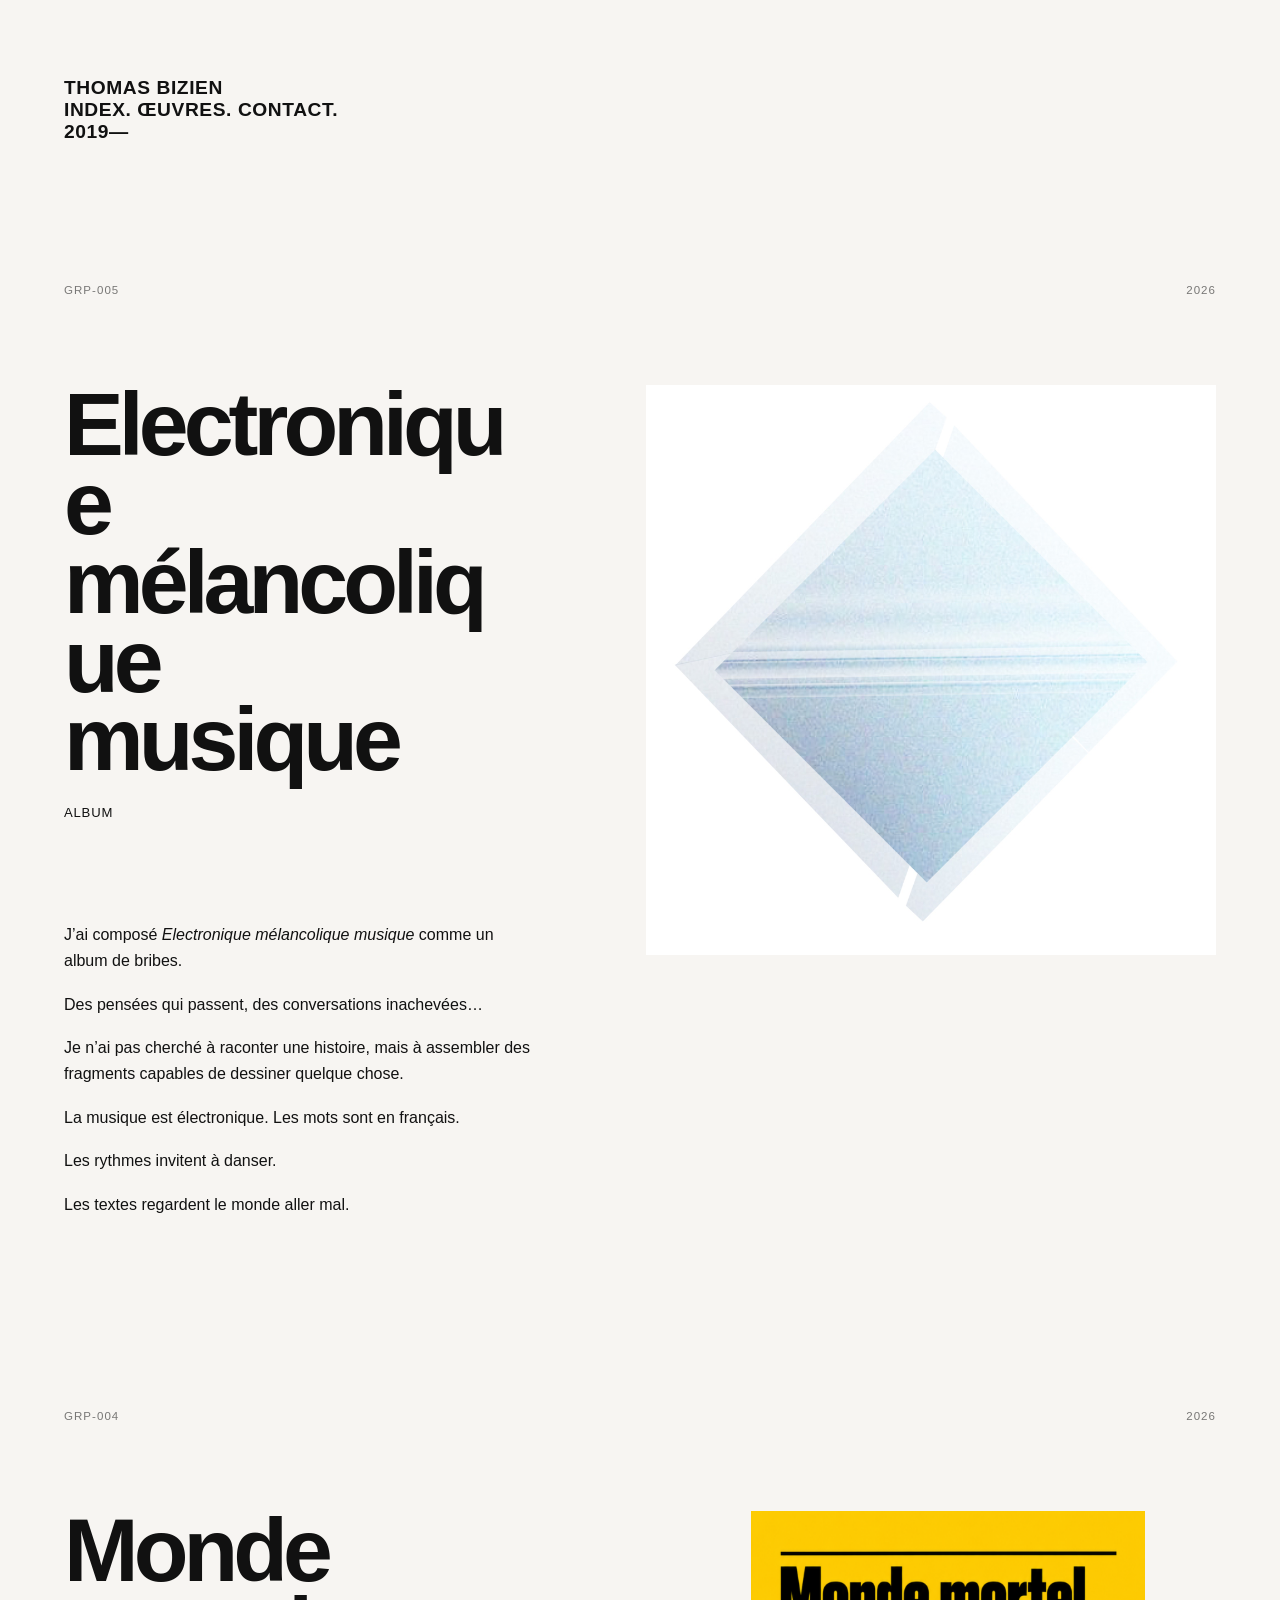
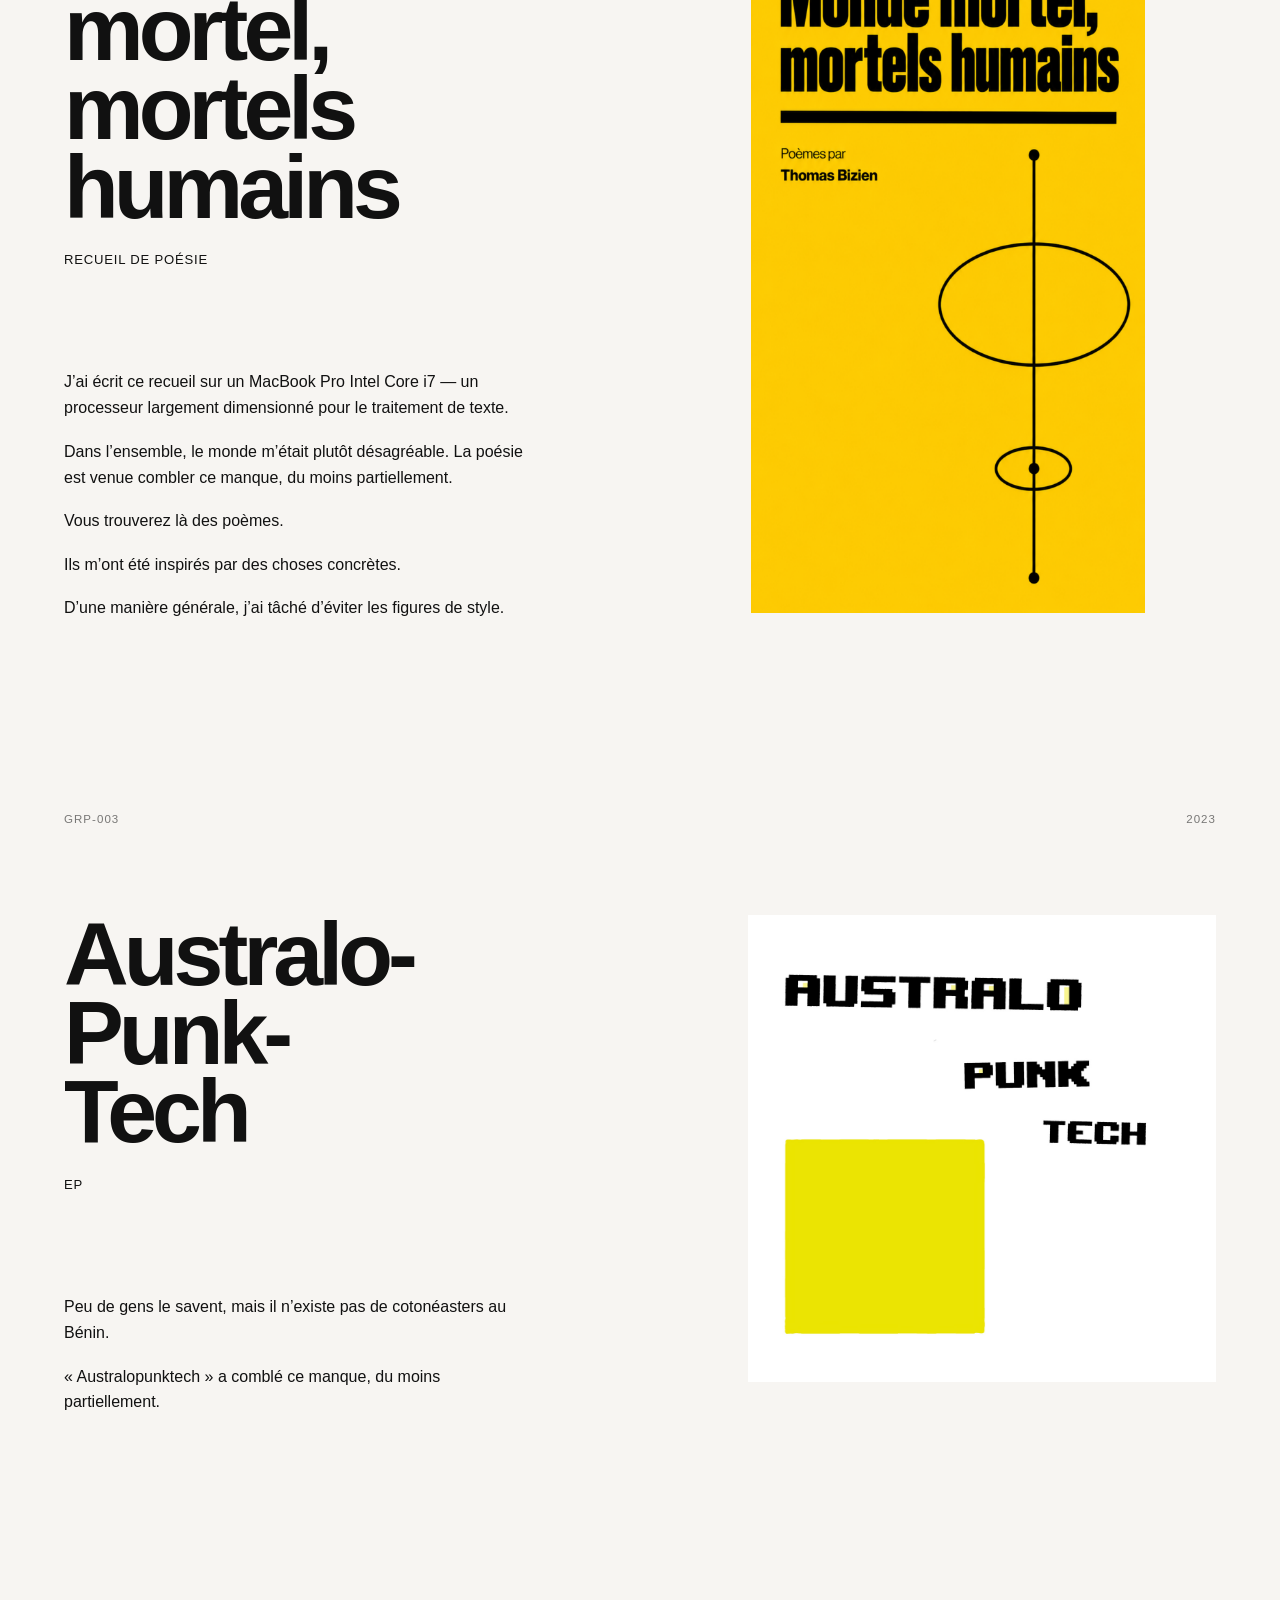
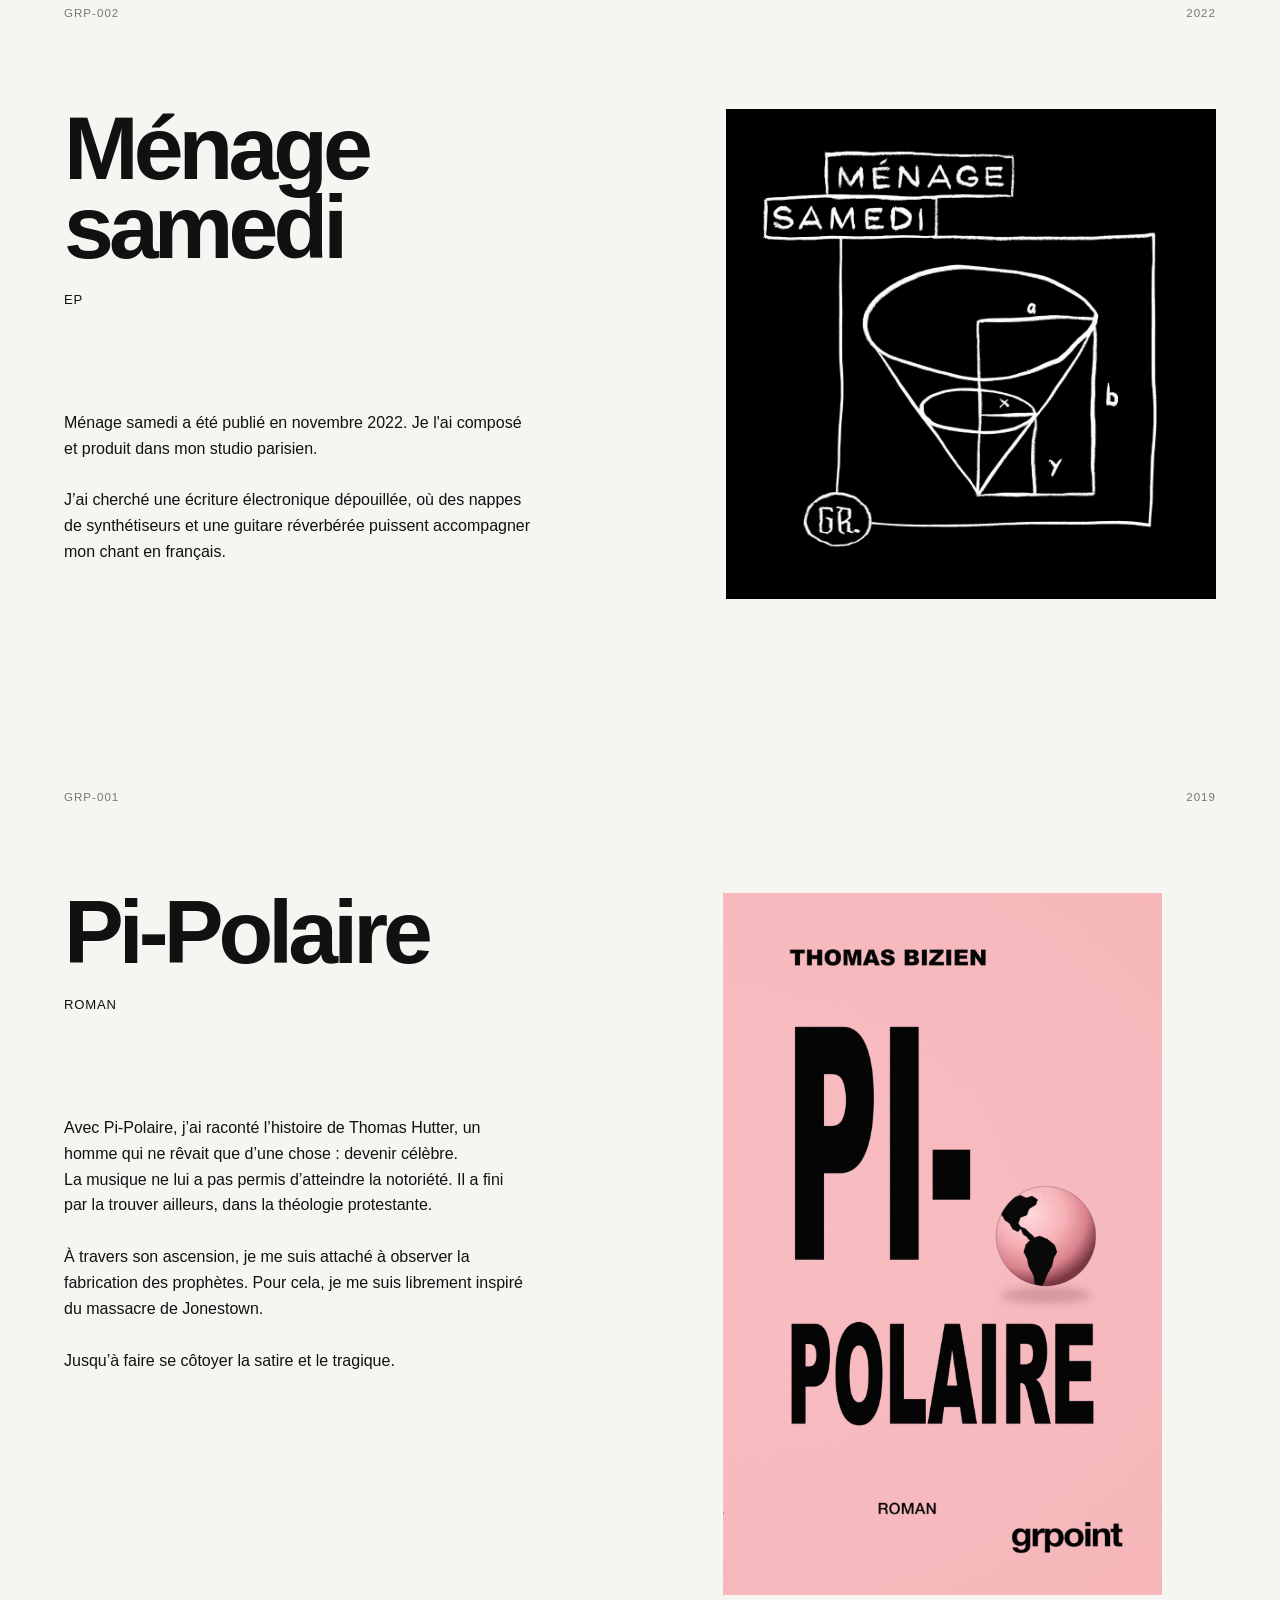
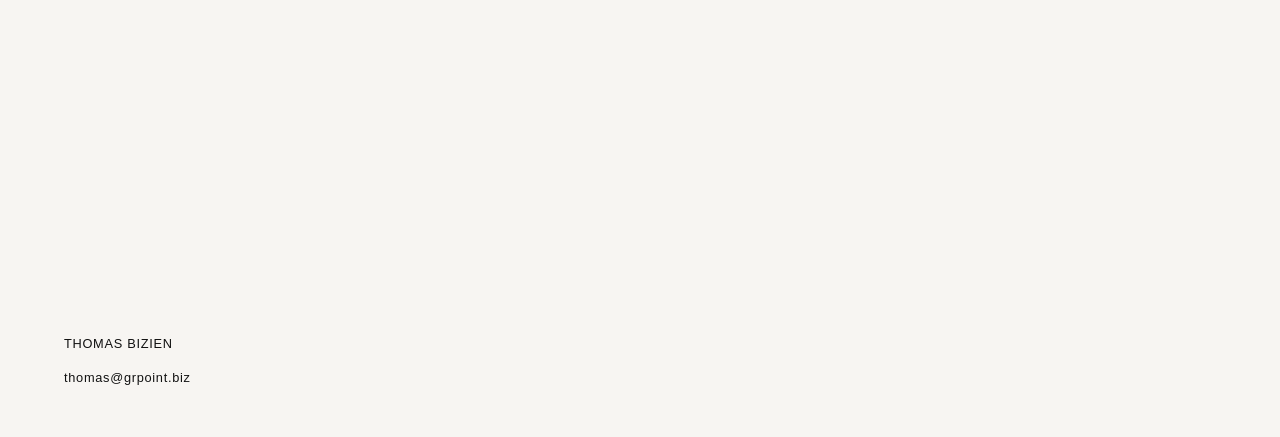
==== index.html @ f28007c9 "Update index.html" ====
<!doctype html>
<html lang="fr">
<head>
  <meta charset="utf-8">
  <meta name="viewport" content="width=device-width, initial-scale=1">

  <title>Thomas Bizien — auteur et musicien électronique</title>
  <meta name="description" content="Site officiel de Thomas Bizien, auteur et musicien électronique français : musique, poésie, romans et catalogue des œuvres depuis 2019.">
  <link rel="canonical" href="https://thomasbizien.fr/">

  <meta property="og:type" content="website">
  <meta property="og:title" content="Thomas Bizien — auteur et musicien électronique">
  <meta property="og:description" content="Site officiel de Thomas Bizien : musique, poésie, romans et catalogue des œuvres depuis 2019.">
  <meta property="og:url" content="https://thomasbizien.fr/">
  <meta property="og:locale" content="fr_FR">

  <meta name="twitter:card" content="summary">
  <meta name="twitter:title" content="Thomas Bizien — auteur et musicien électronique">
  <meta name="twitter:description" content="Site officiel de Thomas Bizien : musique, poésie, romans et catalogue des œuvres depuis 2019.">

  <script type="application/ld+json">
  {
    "@context": "https://schema.org",
    "@type": "Person",
    "@id": "https://thomasbizien.fr/#person",
    "name": "Thomas Bizien",
    "url": "https://thomasbizien.fr/",
    "description": "Auteur et musicien électronique français",
    "nationality": {
      "@type": "Country",
      "name": "France"
    },
    "sameAs": [
      "https://www.wikidata.org/wiki/Q139969648",
      "https://musicbrainz.org/artist/2c1bff04-cb95-4ea8-b20f-46311fe0a2af",
      "https://www.discogs.com/artist/5922320",
      "https://open.spotify.com/artist/56DlAfemnfYQuZ3MCcKZh9",
      "https://www.youtube.com/channel/UC3IzBLeLQL-1RHh4ThyO8GA",
      "https://www.instagram.com/menage_samedi/",
      "https://catalogue.bnf.fr/ark:/12148/cb166701195",
      "https://viaf.org/viaf/298107571/",
      "https://isni.org/isni/0000000402728898",
      "https://thomasbizien.bandcamp.com/music"
    ]
  }
  </script>

  <link rel="stylesheet" href="style.css">
  <style>
    .emm-title {
  font-size: 3.2rem;
  line-height: 0.95;
  letter-spacing: -0.045em;
  overflow-wrap: normal;
  word-break: normal;
  hyphens: none;
}
    }

    @media (max-width: 760px) {
      .emm-title {
        font-size: clamp(2.4rem, 13vw, 4.8rem);
      }
    }
  </style>
</head>
<body>
  <main class="catalogue">
    <header class="site-header">
      <p class="artist">Thomas Bizien<br>INDEX. ŒUVRES. CONTACT.<br>2019—</p>
    </header>

    <section class="project project-emm">
      <div class="project-meta"><p>GRP-005</p><p>2026</p></div>
      <div class="project-grid">
        <div class="project-copy">
          <h2 class="emm-title">Electronique<br>mélancolique<br>musique</h2>
          <p class="project-type">Album</p>
          <div class="description">
            <p>J’ai composé <em>Electronique mélancolique musique</em> comme un album de bribes.</p>
            <p>Des pensées qui passent, des conversations inachevées…</p>
            <p>Je n’ai pas cherché à raconter une histoire, mais à assembler des fragments capables de dessiner quelque chose.</p>
            <p>La musique est électronique. Les mots sont en français.</p>
            <p>Les rythmes invitent à danser.</p>
            <p>Les textes regardent le monde aller mal.</p>
          </div>
        </div>
        <figure class="project-visual square"><img src="assets/emm.jpg" alt="Visuel de l’album Electronique mélancolique musique"></figure>
      </div>
    </section>

    <section class="project project-monde">
      <div class="project-meta"><p>GRP-004</p><p>2026</p></div>
      <div class="project-grid">
        <div class="project-copy">
          <h2>Monde mortel,<br>mortels humains</h2>
          <p class="project-type">Recueil de poésie</p>
          <div class="description">
            <p>J’ai écrit ce recueil sur un MacBook Pro Intel Core i7 — un processeur largement dimensionné pour le traitement de texte.</p>
            <p>Dans l’ensemble, le monde m’était plutôt désagréable. La poésie est venue combler ce manque, du moins partiellement.</p>
            <p>Vous trouverez là des poèmes.</p>
            <p>Ils m’ont été inspirés par des choses concrètes.</p>
            <p>D’une manière générale, j’ai tâché d’éviter les figures de style.</p>
          </div>
        </div>
        <figure class="project-visual portrait"><img src="assets/monde-mortel.png" alt="Couverture de Monde mortel, mortels humains"></figure>
      </div>
    </section>

    <section class="project project-australo">
      <div class="project-meta"><p>GRP-003</p><p>2023</p></div>
      <div class="project-grid">
        <div class="project-copy">
          <h2 class="australo-title"><span>Australo-</span><br><span>Punk-</span><br><span>Tech</span></h2>
          <p class="project-type">EP</p>
          <div class="description">
            <p>Peu de gens le savent, mais il n’existe pas de cotonéasters au Bénin.</p>
            <p>«&nbsp;Australopunktech&nbsp;» a comblé ce manque, du moins partiellement.</p>
          </div>
        </div>
        <figure class="project-visual square"><img src="assets/australopunktech.jpg" alt="Visuel de l’EP Australopunktech"></figure>
      </div>
    </section>

    <section class="project project-menage">
      <div class="project-meta"><p>GRP-002</p><p>2022</p></div>
      <div class="project-grid">
        <div class="project-copy">
          <h2>Ménage samedi</h2>
          <p class="project-type">EP</p>
          <div class="description">
            <p>Ménage samedi a été publié en novembre 2022. Je l'ai composé et produit dans mon studio parisien.<br><br>J’ai cherché une écriture électronique dépouillée, où des nappes de synthétiseurs et une guitare réverbérée puissent accompagner mon chant en français.</p>
          </div>
        </div>
        <figure class="project-visual square"><img src="assets/menage-samedi.jpg" alt="Visuel de l’EP Ménage samedi"></figure>
      </div>
    </section>

    <section class="project project-pipolaire">
      <div class="project-meta"><p>GRP-001</p><p>2019</p></div>
      <div class="project-grid">
        <div class="project-copy">
          <h2>Pi-Polaire</h2>
          <p class="project-type">Roman</p>
          <div class="description">
            <p>Avec Pi-Polaire, j’ai raconté l’histoire de Thomas Hutter, un homme qui ne rêvait que d’une chose&nbsp;: devenir célèbre.<br>
            La musique ne lui a pas permis d’atteindre la notoriété. Il a fini par la trouver ailleurs, dans la théologie protestante.<br><br>
            À travers son ascension, je me suis attaché à observer la fabrication des prophètes. Pour cela, je me suis librement inspiré du massacre de Jonestown.<br><br>
            Jusqu’à faire se côtoyer la satire et le tragique.</p>
          </div>
        </div>
        <figure class="project-visual portrait"><img src="assets/pi-polaire.jpg" alt="Couverture du roman Pi-Polaire"></figure>
      </div>
    </section>

    <footer class="site-footer">
      <p>Thomas Bizien</p>
      <p class="footer-contact">thomas@grpoint.biz</p>
    </footer>
  </main>
</body>
</html>
---- style.css ----
:root {
  --paper: #f7f5f2;
  --ink: #111;
  --rule: rgba(17,17,17,.8);
  --m: clamp(1.25rem,5vw,5rem);
  --gap: clamp(4.5rem,10vw,9rem);
}

* { box-sizing: border-box; }
html { background: var(--paper); color: var(--ink); font-family: Arial, Helvetica, sans-serif; font-size: 16px; }
body { margin: 0; background: var(--paper); }
img { display: block; width: 100%; height: auto; }
p, h2, figure { margin: 0; }
.catalogue { padding: 0 var(--m); }

.site-header {
  padding: clamp(2rem,6vw,5rem) 0 clamp(4rem,8vw,7rem);
}
.artist {
  font-size: clamp(1.05rem,1.5vw,1.35rem);
  font-weight: 700;
  letter-spacing: .03em;
  text-transform: uppercase;
}

.project {
  padding: clamp(2rem,3vw,3rem) 0 calc(var(--gap) * 1.2);
}
.project-meta {
  display: flex;
  justify-content: space-between;
  gap: 2rem;
  margin-bottom: clamp(3rem,7vw,6rem);
  font-size: .72rem;
  opacity: .55;
  letter-spacing: .09em;
  text-transform: uppercase;
}
.project-grid {
  display: grid;
  grid-template-columns: minmax(0,.9fr) minmax(18rem,1.1fr);
  gap: clamp(3rem,9vw,9rem);
  align-items: start;
}
.project h2 {
  max-width: 11ch;
  font-size: clamp(3rem,7vw,7.2rem);
  font-weight: 700;
  line-height: .88;
  letter-spacing: -.055em;
  overflow-wrap: anywhere;
}
.project-type {
  margin-top: clamp(1.4rem,2vw,2.2rem);
  font-size: .82rem;
  letter-spacing: .06em;
  text-transform: uppercase;
}
.description {
  max-width: 32rem;
  margin-top: clamp(4rem,8vw,8rem);
  font-size: clamp(1rem,1.25vw,1.22rem);
  line-height: 1.62;
}
.description p + p { margin-top: 1.1em; }
.project-visual {
  justify-self: end;
}
.project-visual img {
  max-height: 78vh;
  object-fit: contain;
  object-position: center top;
}
.square img { aspect-ratio: 1; object-fit: contain; }

/* Taille des visuels liée à la longueur du texte de chaque œuvre. */
.project-emm .project-visual { width: min(100%,45rem); }
.project-monde .project-visual { width: min(94%,38rem); }
.project-australo .project-visual { width: min(82%,34rem); }
.project-menage .project-visual { width: min(86%,35rem); }
.project-pipolaire .project-visual { width: min(96%,39rem); margin-left: 2rem; }

.site-footer {
  min-height: 32vh;
  display: flex;
  flex-direction: column;
  justify-content: flex-end;
  align-items: stretch;
  gap: 1.2rem;
  padding: clamp(3rem,8vw,7rem) 0 clamp(2rem,4vw,4rem);
  font-size: .8rem;
  letter-spacing: .055em;
  text-transform: uppercase;
}
.footer-contact { text-transform: none; }

@media (max-width: 850px) {
  .site-header { padding-bottom: 4rem; }
  .project-grid { grid-template-columns: 1fr; gap: 4rem; }
  .project h2 { max-width: 100%; }
  .description { margin-top: 3rem; }
  .project-visual,
  .project-emm .project-visual,
  .project-monde .project-visual,
  .project-australo .project-visual,
  .project-menage .project-visual,
  .project-pipolaire .project-visual {
    justify-self: end;
  }
  .project-emm .project-visual { width: 100%; }
  .project-monde .project-visual { width: 94%; }
  .project-australo .project-visual { width: 82%; }
  .project-menage .project-visual { width: 86%; }
  .project-pipolaire .project-visual { width: 96%; margin-left: 0; }
  .project-visual img { max-height: none; }
}

@media (max-width: 520px) {
  :root { --m: 1rem; }
  .site-header { padding-top: 2rem; padding-bottom: 3.5rem; }
  .project { padding-top: 1rem; }
  .project-meta { margin-bottom: 2.5rem; }
  .project h2 { font-size: clamp(2.7rem,15vw,4.7rem); }
  .description { font-size: 1rem; }
  .site-footer { min-height: 26vh; }
}

.project-australo .australo-title span { white-space: nowrap; }
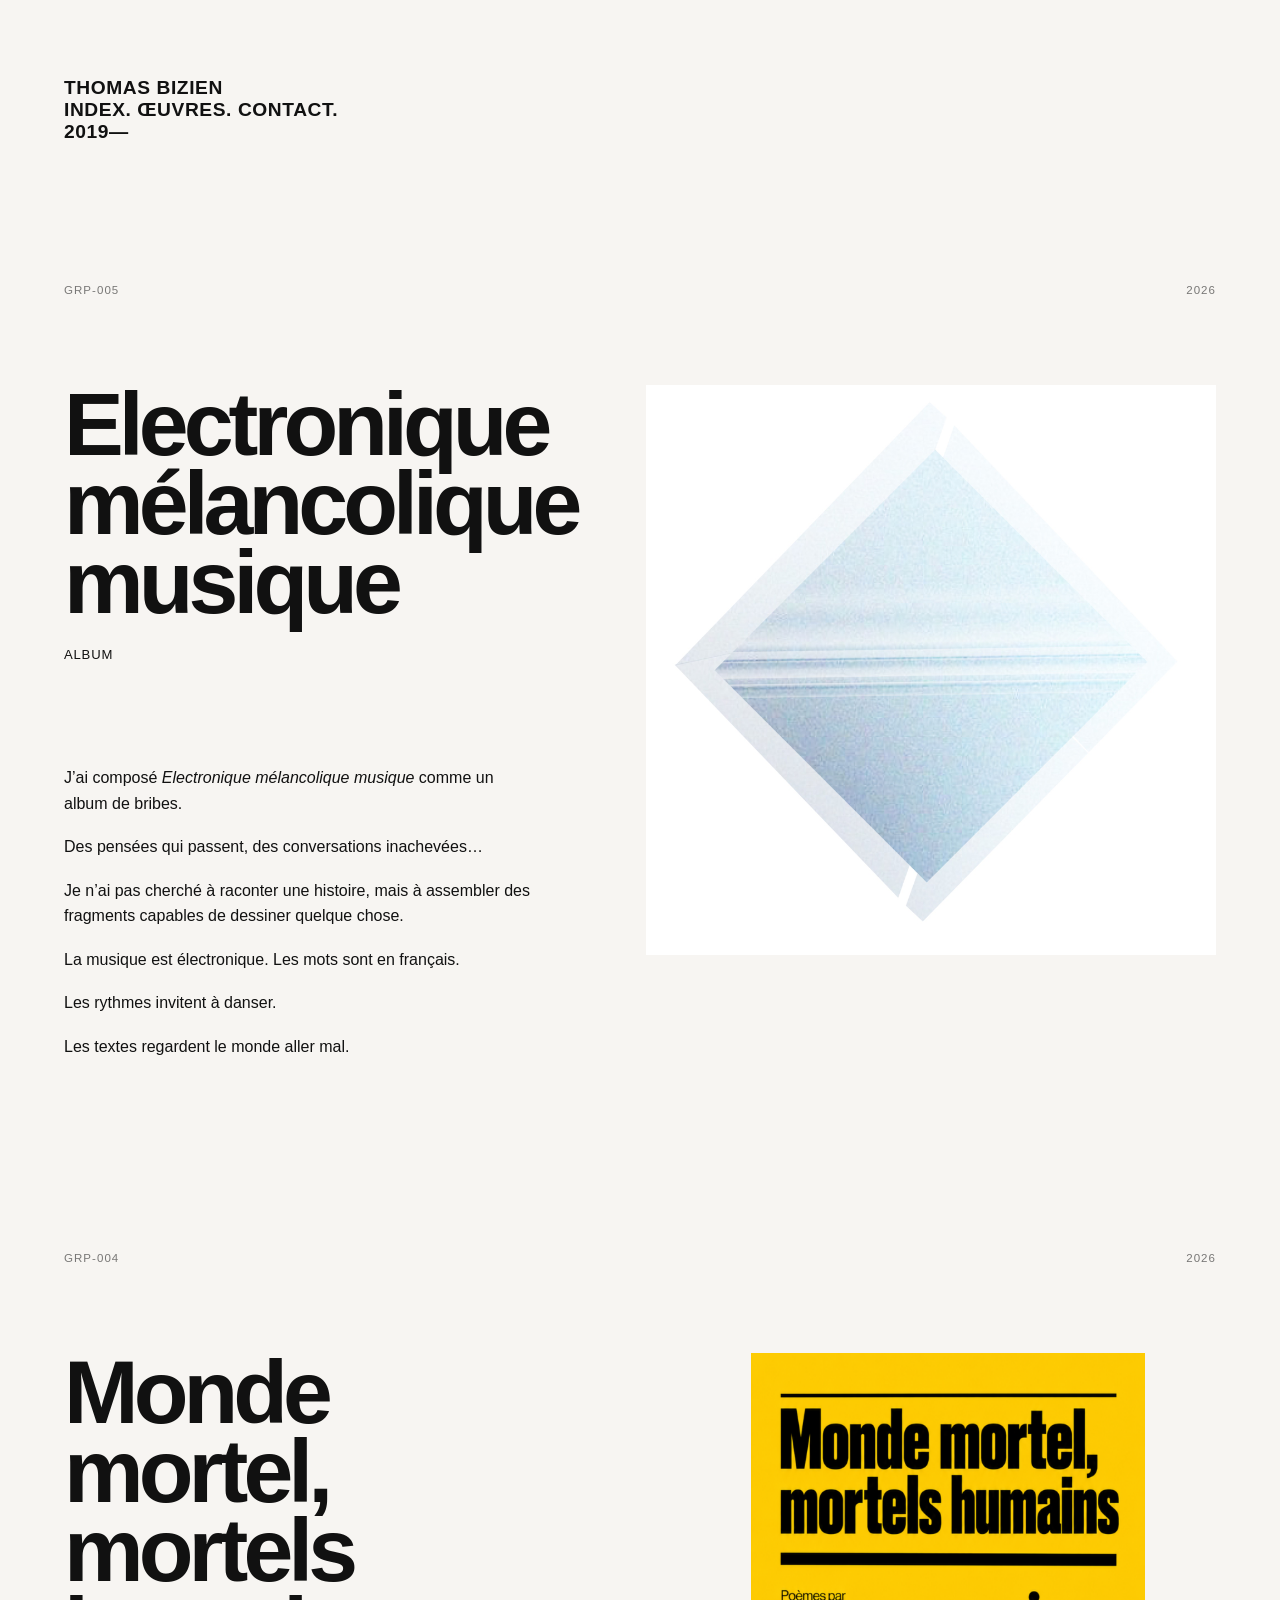
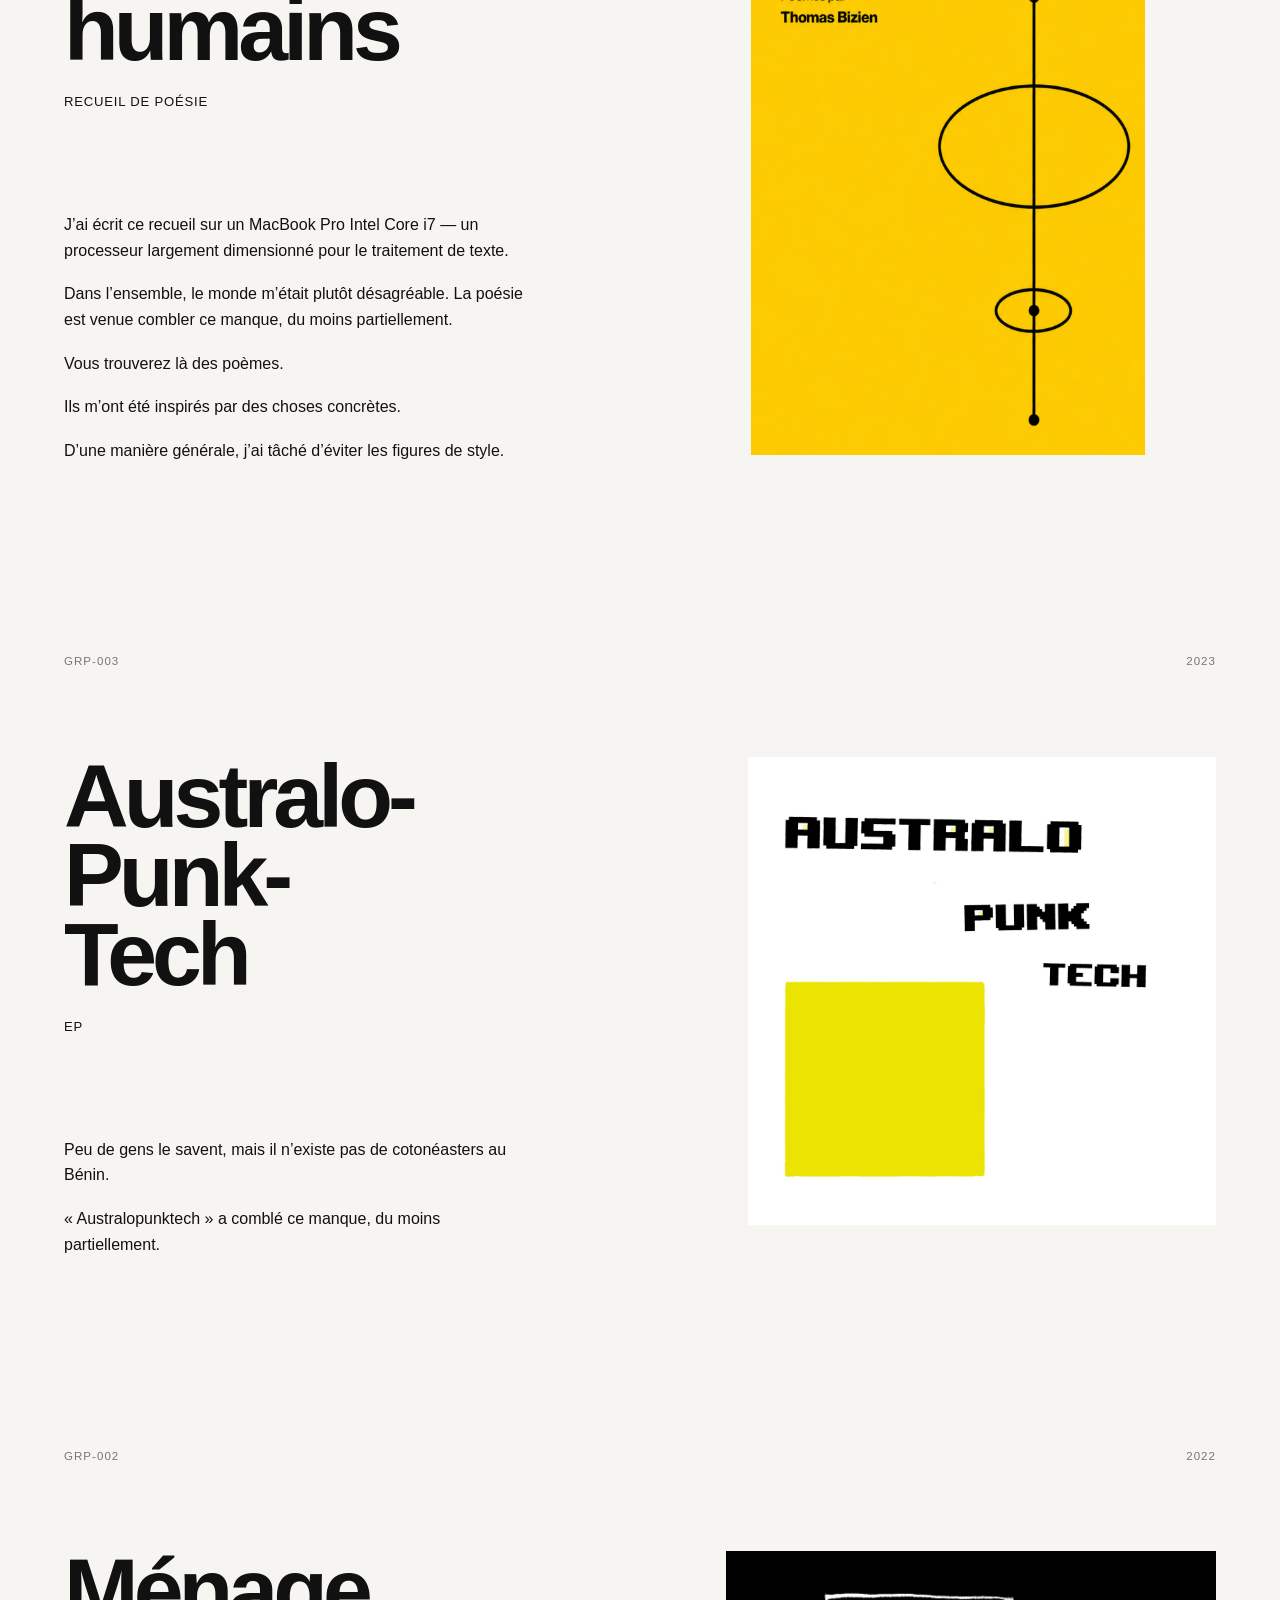
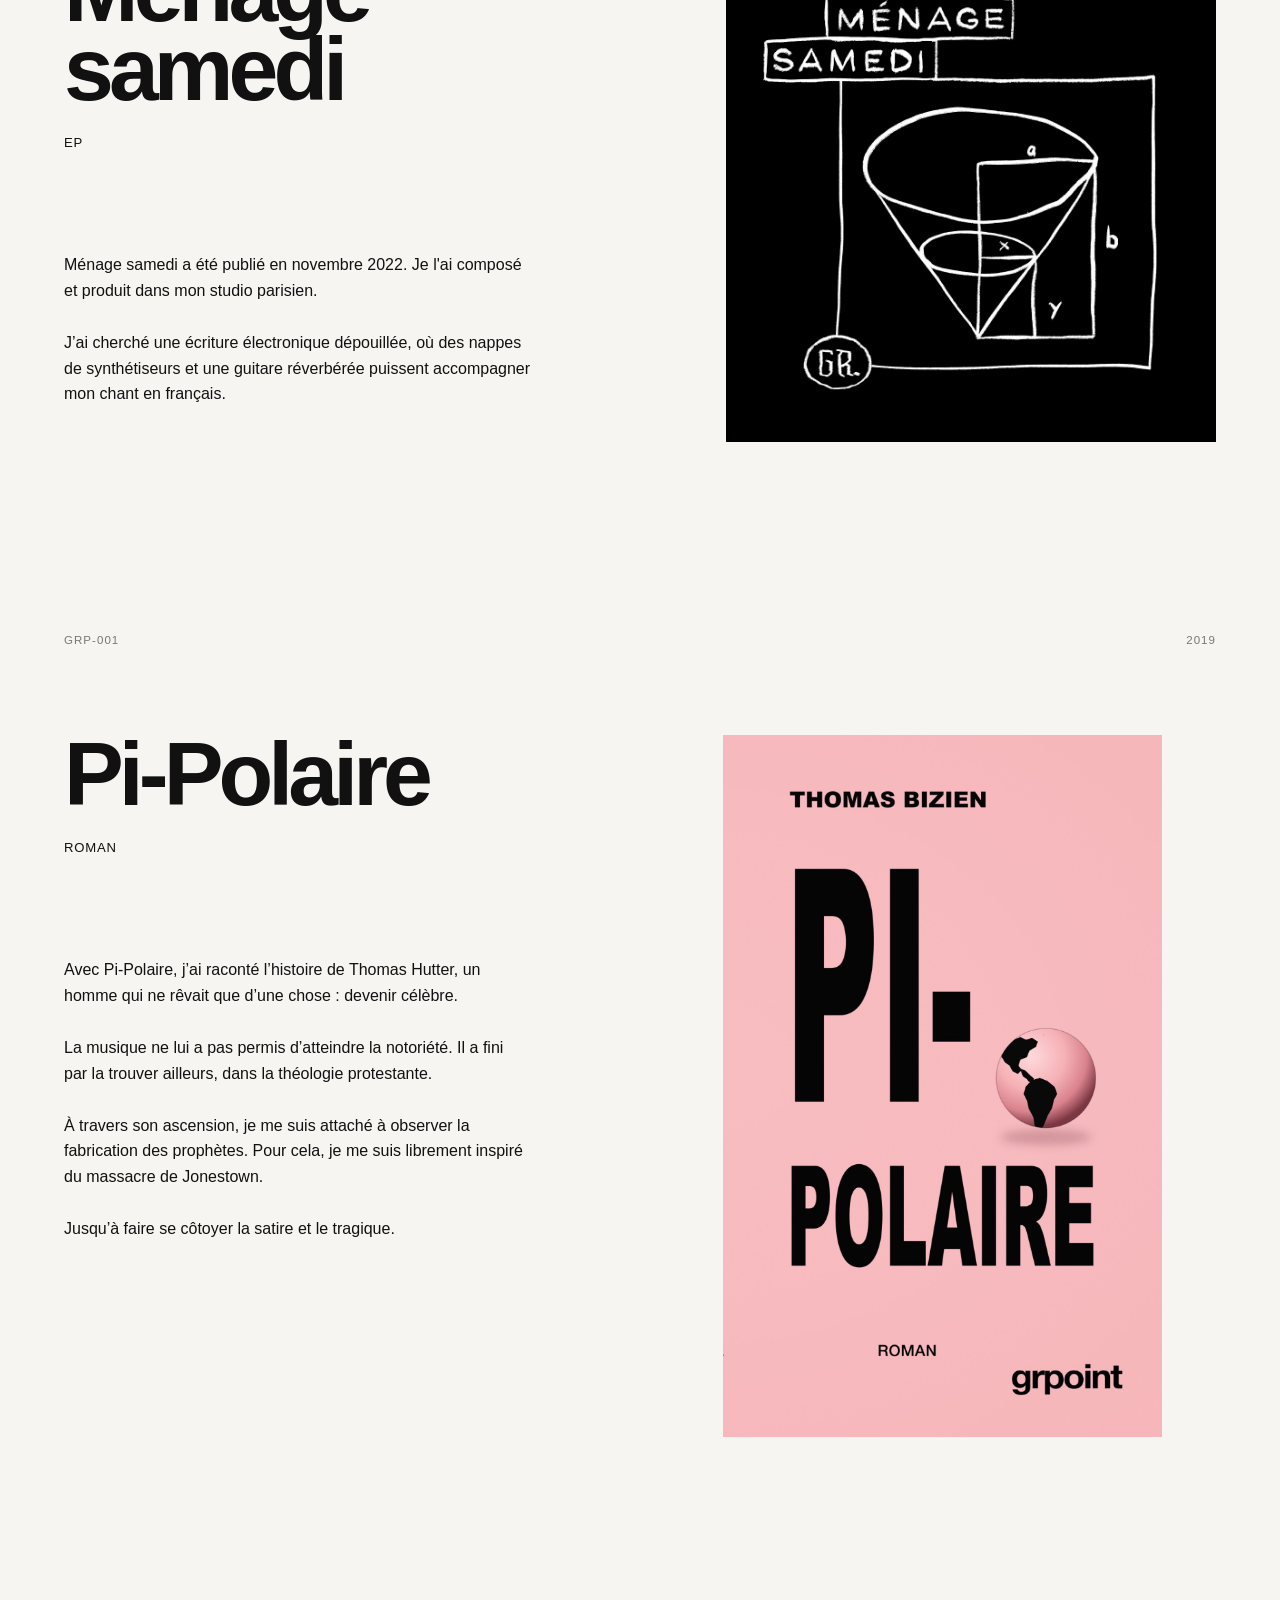
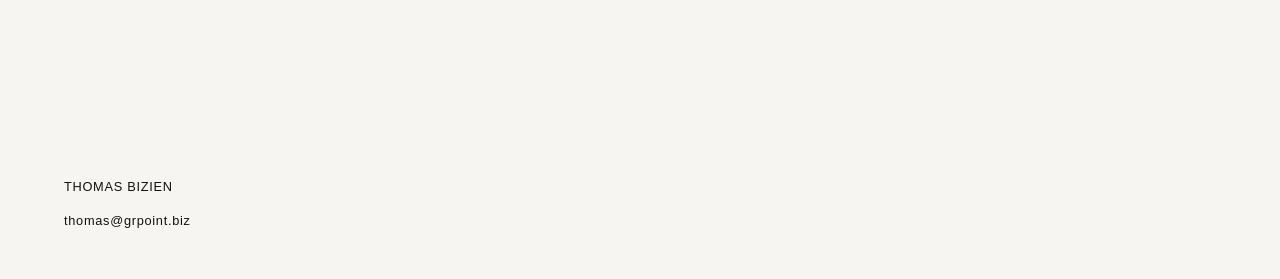
==== commit 36618b4c: "Update index.html" ====
--- a/index.html
+++ b/index.html
@@ -5,19 +5,33 @@
   <meta name="viewport" content="width=device-width, initial-scale=1">
 
   <title>Thomas Bizien — auteur et musicien électronique</title>
-  <meta name="description" content="Site officiel de Thomas Bizien, auteur et musicien électronique français : musique, poésie, romans et catalogue des œuvres depuis 2019.">
+
+  <meta
+    name="description"
+    content="Site officiel de Thomas Bizien, auteur et musicien électronique français : musique, poésie, romans et catalogue des œuvres depuis 2019."
+  >
+
   <link rel="canonical" href="https://thomasbizien.fr/">
 
+  <!-- Open Graph -->
   <meta property="og:type" content="website">
   <meta property="og:title" content="Thomas Bizien — auteur et musicien électronique">
-  <meta property="og:description" content="Site officiel de Thomas Bizien : musique, poésie, romans et catalogue des œuvres depuis 2019.">
+  <meta
+    property="og:description"
+    content="Site officiel de Thomas Bizien : musique, poésie, romans et catalogue des œuvres depuis 2019."
+  >
   <meta property="og:url" content="https://thomasbizien.fr/">
   <meta property="og:locale" content="fr_FR">
 
+  <!-- Twitter -->
   <meta name="twitter:card" content="summary">
   <meta name="twitter:title" content="Thomas Bizien — auteur et musicien électronique">
-  <meta name="twitter:description" content="Site officiel de Thomas Bizien : musique, poésie, romans et catalogue des œuvres depuis 2019.">
-
+  <meta
+    name="twitter:description"
+    content="Site officiel de Thomas Bizien : musique, poésie, romans et catalogue des œuvres depuis 2019."
+  >
+
+  <!-- Données structurées -->
   <script type="application/ld+json">
   {
     "@context": "https://schema.org",
@@ -46,117 +60,317 @@
   </script>
 
   <link rel="stylesheet" href="style.css">
+
+  <!-- Correction spécifique du titre long -->
   <style>
     .emm-title {
-  font-size: 3.2rem;
-  line-height: 0.95;
-  letter-spacing: -0.045em;
-  overflow-wrap: normal;
-  word-break: normal;
-  hyphens: none;
-}
+      font-size: 2.55rem;
+      line-height: 0.95;
+      letter-spacing: -0.04em;
+      overflow-wrap: normal !important;
+      word-break: keep-all !important;
+      hyphens: none;
+    }
+
+    .emm-title span {
+      display: inline-block;
+      white-space: nowrap;
     }
 
     @media (max-width: 760px) {
       .emm-title {
-        font-size: clamp(2.4rem, 13vw, 4.8rem);
+        font-size: 2.2rem;
+        line-height: 0.97;
       }
     }
   </style>
 </head>
+
 <body>
+
   <main class="catalogue">
+
     <header class="site-header">
-      <p class="artist">Thomas Bizien<br>INDEX. ŒUVRES. CONTACT.<br>2019—</p>
+      <p class="artist">
+        Thomas Bizien<br>
+        INDEX. ŒUVRES. CONTACT.<br>
+        2019—
+      </p>
     </header>
 
+
+    <!-- ELECTRONIQUE MELANCOLIQUE MUSIQUE -->
+
     <section class="project project-emm">
-      <div class="project-meta"><p>GRP-005</p><p>2026</p></div>
-      <div class="project-grid">
-        <div class="project-copy">
-          <h2 class="emm-title">Electronique<br>mélancolique<br>musique</h2>
+
+      <div class="project-meta">
+        <p>GRP-005</p>
+        <p>2026</p>
+      </div>
+
+      <div class="project-grid">
+
+        <div class="project-copy">
+
+          <h2 class="emm-title">
+            <span>Electronique</span><br>
+            <span>mélancolique</span><br>
+            <span>musique</span>
+          </h2>
+
           <p class="project-type">Album</p>
-          <div class="description">
-            <p>J’ai composé <em>Electronique mélancolique musique</em> comme un album de bribes.</p>
-            <p>Des pensées qui passent, des conversations inachevées…</p>
-            <p>Je n’ai pas cherché à raconter une histoire, mais à assembler des fragments capables de dessiner quelque chose.</p>
-            <p>La musique est électronique. Les mots sont en français.</p>
-            <p>Les rythmes invitent à danser.</p>
-            <p>Les textes regardent le monde aller mal.</p>
-          </div>
-        </div>
-        <figure class="project-visual square"><img src="assets/emm.jpg" alt="Visuel de l’album Electronique mélancolique musique"></figure>
-      </div>
-    </section>
+
+          <div class="description">
+
+            <p>
+              J’ai composé
+              <em>Electronique mélancolique musique</em>
+              comme un album de bribes.
+            </p>
+
+            <p>
+              Des pensées qui passent, des conversations inachevées…
+            </p>
+
+            <p>
+              Je n’ai pas cherché à raconter une histoire,
+              mais à assembler des fragments capables de dessiner
+              quelque chose.
+            </p>
+
+            <p>
+              La musique est électronique. Les mots sont en français.
+            </p>
+
+            <p>
+              Les rythmes invitent à danser.
+            </p>
+
+            <p>
+              Les textes regardent le monde aller mal.
+            </p>
+
+          </div>
+        </div>
+
+        <figure class="project-visual square">
+          <img
+            src="assets/emm.jpg"
+            alt="Visuel de l’album Electronique mélancolique musique"
+          >
+        </figure>
+
+      </div>
+    </section>
+
+
+    <!-- MONDE MORTEL -->
 
     <section class="project project-monde">
-      <div class="project-meta"><p>GRP-004</p><p>2026</p></div>
-      <div class="project-grid">
-        <div class="project-copy">
-          <h2>Monde mortel,<br>mortels humains</h2>
+
+      <div class="project-meta">
+        <p>GRP-004</p>
+        <p>2026</p>
+      </div>
+
+      <div class="project-grid">
+
+        <div class="project-copy">
+
+          <h2>
+            Monde mortel,<br>
+            mortels humains
+          </h2>
+
           <p class="project-type">Recueil de poésie</p>
-          <div class="description">
-            <p>J’ai écrit ce recueil sur un MacBook Pro Intel Core i7 — un processeur largement dimensionné pour le traitement de texte.</p>
-            <p>Dans l’ensemble, le monde m’était plutôt désagréable. La poésie est venue combler ce manque, du moins partiellement.</p>
+
+          <div class="description">
+
+            <p>
+              J’ai écrit ce recueil sur un MacBook Pro Intel Core i7 —
+              un processeur largement dimensionné pour le traitement
+              de texte.
+            </p>
+
+            <p>
+              Dans l’ensemble, le monde m’était plutôt désagréable.
+              La poésie est venue combler ce manque,
+              du moins partiellement.
+            </p>
+
             <p>Vous trouverez là des poèmes.</p>
-            <p>Ils m’ont été inspirés par des choses concrètes.</p>
-            <p>D’une manière générale, j’ai tâché d’éviter les figures de style.</p>
-          </div>
-        </div>
-        <figure class="project-visual portrait"><img src="assets/monde-mortel.png" alt="Couverture de Monde mortel, mortels humains"></figure>
-      </div>
-    </section>
+
+            <p>
+              Ils m’ont été inspirés par des choses concrètes.
+            </p>
+
+            <p>
+              D’une manière générale,
+              j’ai tâché d’éviter les figures de style.
+            </p>
+
+          </div>
+        </div>
+
+        <figure class="project-visual portrait">
+          <img
+            src="assets/monde-mortel.png"
+            alt="Couverture de Monde mortel, mortels humains"
+          >
+        </figure>
+
+      </div>
+    </section>
+
+
+    <!-- AUSTRALOPUNKTECH -->
 
     <section class="project project-australo">
-      <div class="project-meta"><p>GRP-003</p><p>2023</p></div>
-      <div class="project-grid">
-        <div class="project-copy">
-          <h2 class="australo-title"><span>Australo-</span><br><span>Punk-</span><br><span>Tech</span></h2>
+
+      <div class="project-meta">
+        <p>GRP-003</p>
+        <p>2023</p>
+      </div>
+
+      <div class="project-grid">
+
+        <div class="project-copy">
+
+          <h2 class="australo-title">
+            <span>Australo-</span><br>
+            <span>Punk-</span><br>
+            <span>Tech</span>
+          </h2>
+
           <p class="project-type">EP</p>
-          <div class="description">
-            <p>Peu de gens le savent, mais il n’existe pas de cotonéasters au Bénin.</p>
-            <p>«&nbsp;Australopunktech&nbsp;» a comblé ce manque, du moins partiellement.</p>
-          </div>
-        </div>
-        <figure class="project-visual square"><img src="assets/australopunktech.jpg" alt="Visuel de l’EP Australopunktech"></figure>
-      </div>
-    </section>
+
+          <div class="description">
+
+            <p>
+              Peu de gens le savent,
+              mais il n’existe pas de cotonéasters au Bénin.
+            </p>
+
+            <p>
+              «&nbsp;Australopunktech&nbsp;» a comblé ce manque,
+              du moins partiellement.
+            </p>
+
+          </div>
+        </div>
+
+        <figure class="project-visual square">
+          <img
+            src="assets/australopunktech.jpg"
+            alt="Visuel de l’EP Australopunktech"
+          >
+        </figure>
+
+      </div>
+    </section>
+
+
+    <!-- MENAGE SAMEDI -->
 
     <section class="project project-menage">
-      <div class="project-meta"><p>GRP-002</p><p>2022</p></div>
-      <div class="project-grid">
-        <div class="project-copy">
+
+      <div class="project-meta">
+        <p>GRP-002</p>
+        <p>2022</p>
+      </div>
+
+      <div class="project-grid">
+
+        <div class="project-copy">
+
           <h2>Ménage samedi</h2>
+
           <p class="project-type">EP</p>
-          <div class="description">
-            <p>Ménage samedi a été publié en novembre 2022. Je l'ai composé et produit dans mon studio parisien.<br><br>J’ai cherché une écriture électronique dépouillée, où des nappes de synthétiseurs et une guitare réverbérée puissent accompagner mon chant en français.</p>
-          </div>
-        </div>
-        <figure class="project-visual square"><img src="assets/menage-samedi.jpg" alt="Visuel de l’EP Ménage samedi"></figure>
-      </div>
-    </section>
+
+          <div class="description">
+
+            <p>
+              Ménage samedi a été publié en novembre 2022.
+              Je l'ai composé et produit dans mon studio parisien.
+              <br><br>
+              J’ai cherché une écriture électronique dépouillée,
+              où des nappes de synthétiseurs et une guitare réverbérée
+              puissent accompagner mon chant en français.
+            </p>
+
+          </div>
+        </div>
+
+        <figure class="project-visual square">
+          <img
+            src="assets/menage-samedi.jpg"
+            alt="Visuel de l’EP Ménage samedi"
+          >
+        </figure>
+
+      </div>
+    </section>
+
+
+    <!-- PI-POLAIRE -->
 
     <section class="project project-pipolaire">
-      <div class="project-meta"><p>GRP-001</p><p>2019</p></div>
-      <div class="project-grid">
-        <div class="project-copy">
+
+      <div class="project-meta">
+        <p>GRP-001</p>
+        <p>2019</p>
+      </div>
+
+      <div class="project-grid">
+
+        <div class="project-copy">
+
           <h2>Pi-Polaire</h2>
+
           <p class="project-type">Roman</p>
-          <div class="description">
-            <p>Avec Pi-Polaire, j’ai raconté l’histoire de Thomas Hutter, un homme qui ne rêvait que d’une chose&nbsp;: devenir célèbre.<br>
-            La musique ne lui a pas permis d’atteindre la notoriété. Il a fini par la trouver ailleurs, dans la théologie protestante.<br><br>
-            À travers son ascension, je me suis attaché à observer la fabrication des prophètes. Pour cela, je me suis librement inspiré du massacre de Jonestown.<br><br>
-            Jusqu’à faire se côtoyer la satire et le tragique.</p>
-          </div>
-        </div>
-        <figure class="project-visual portrait"><img src="assets/pi-polaire.jpg" alt="Couverture du roman Pi-Polaire"></figure>
-      </div>
-    </section>
+
+          <div class="description">
+
+            <p>
+              Avec Pi-Polaire, j’ai raconté l’histoire de Thomas Hutter,
+              un homme qui ne rêvait que d’une chose&nbsp;:
+              devenir célèbre.
+              <br><br>
+
+              La musique ne lui a pas permis d’atteindre la notoriété.
+              Il a fini par la trouver ailleurs,
+              dans la théologie protestante.
+              <br><br>
+
+              À travers son ascension,
+              je me suis attaché à observer la fabrication des prophètes.
+              Pour cela, je me suis librement inspiré
+              du massacre de Jonestown.
+              <br><br>
+
+              Jusqu’à faire se côtoyer la satire et le tragique.
+            </p>
+
+          </div>
+        </div>
+
+        <figure class="project-visual portrait">
+          <img
+            src="assets/pi-polaire.jpg"
+            alt="Couverture du roman Pi-Polaire"
+          >
+        </figure>
+
+      </div>
+    </section>
+
 
     <footer class="site-footer">
       <p>Thomas Bizien</p>
       <p class="footer-contact">thomas@grpoint.biz</p>
     </footer>
+
   </main>
+
 </body>
 </html>
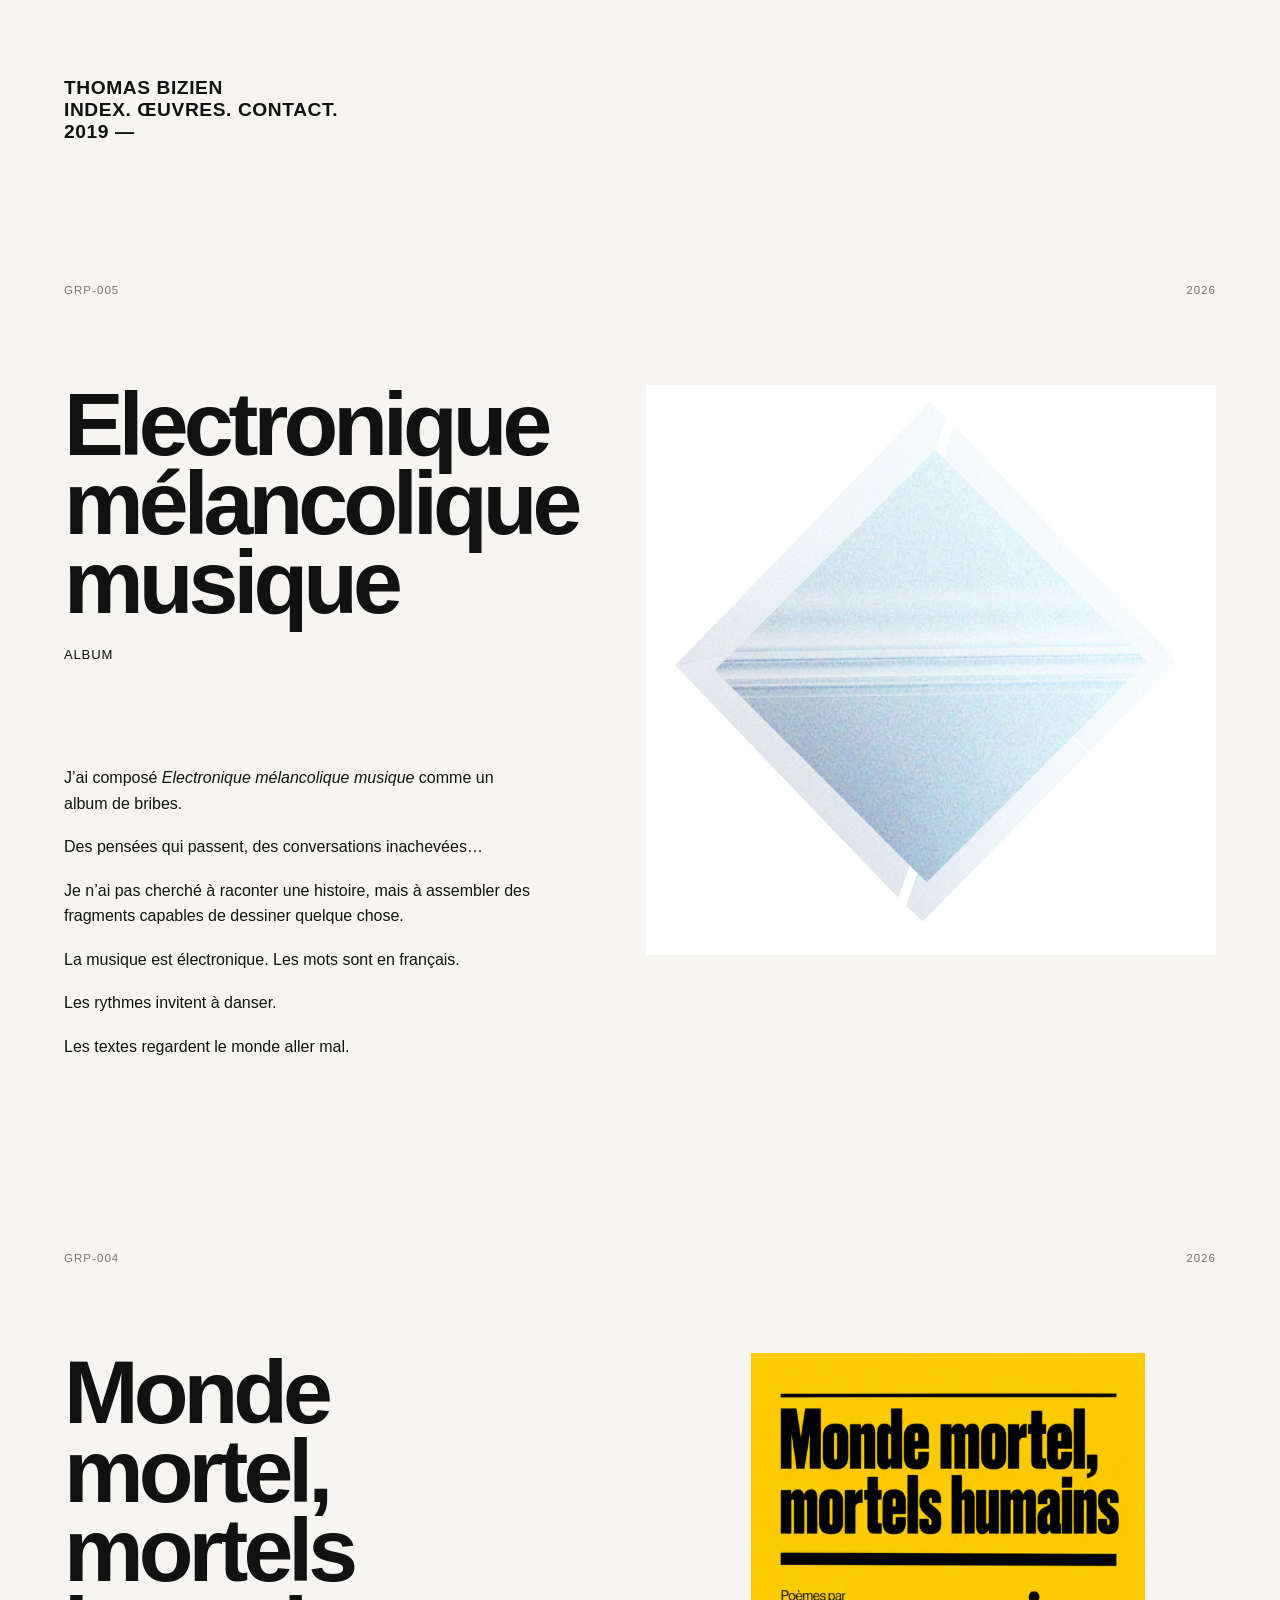
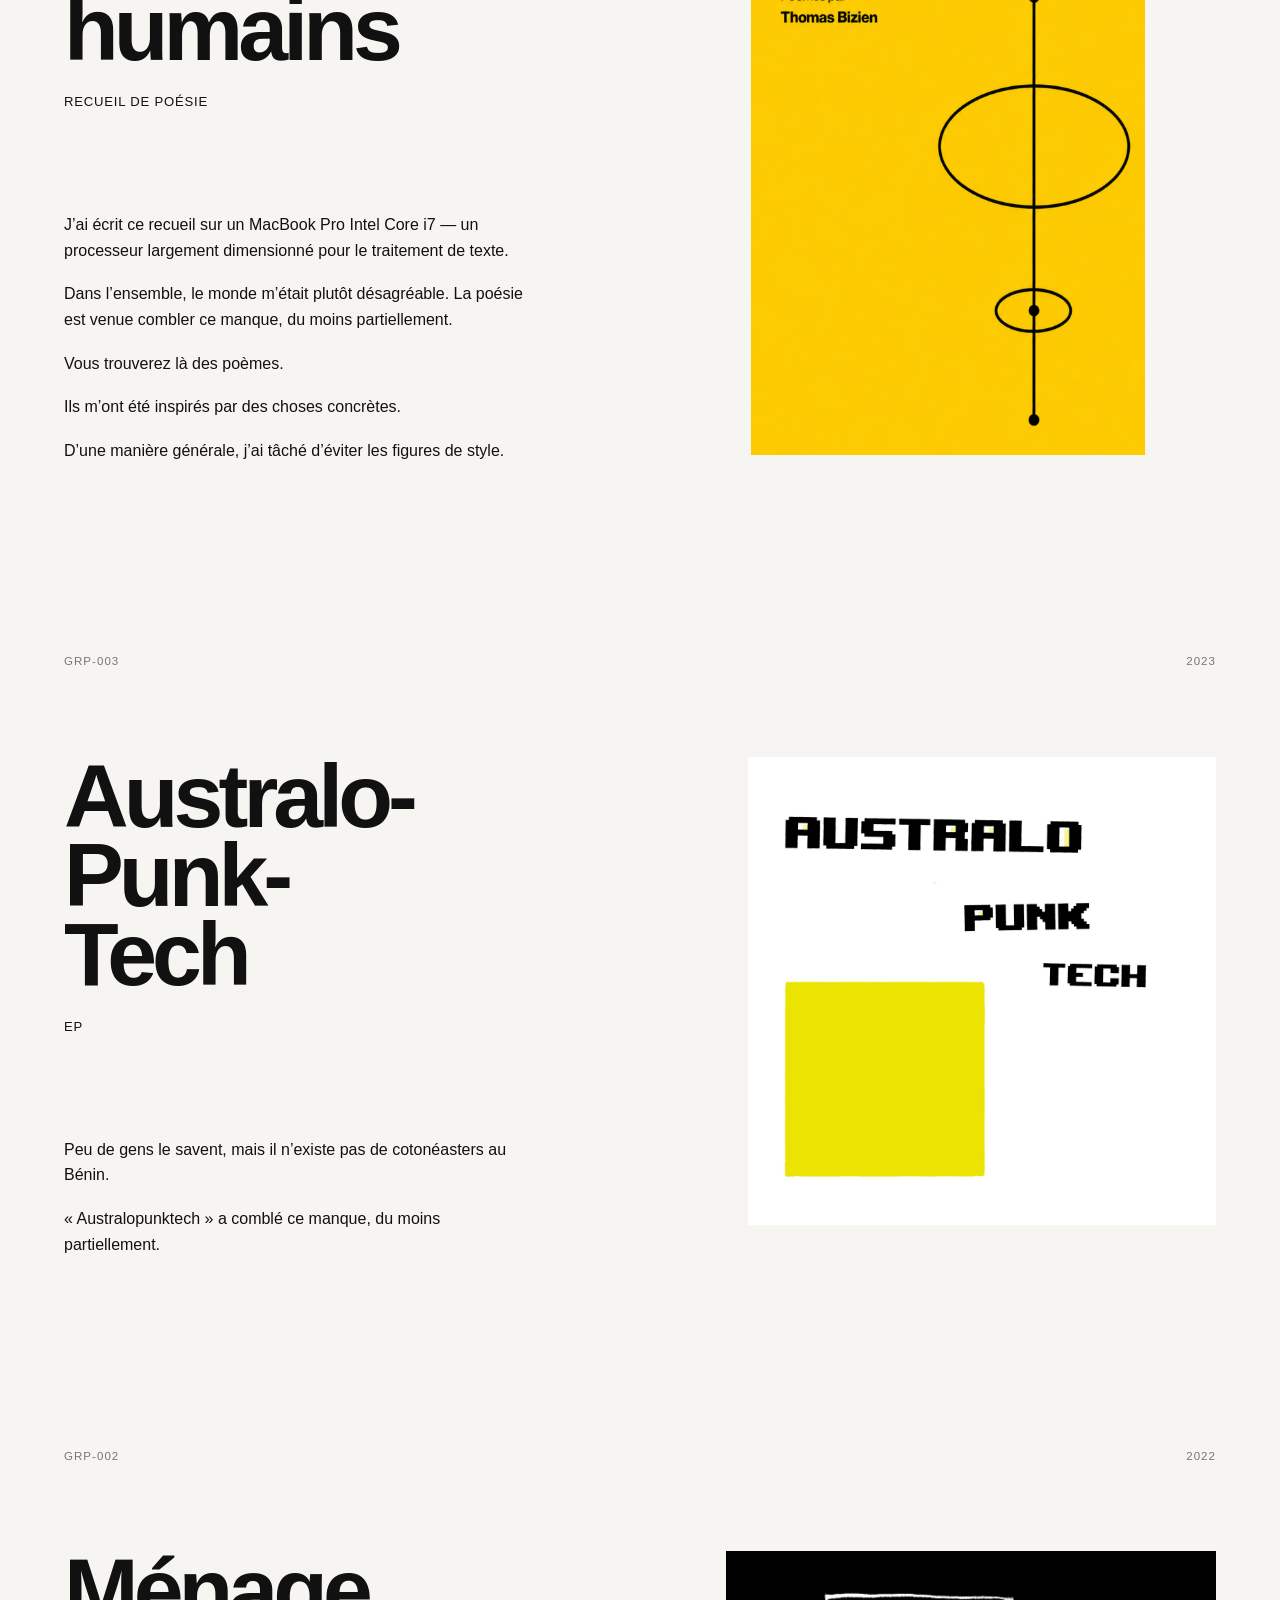
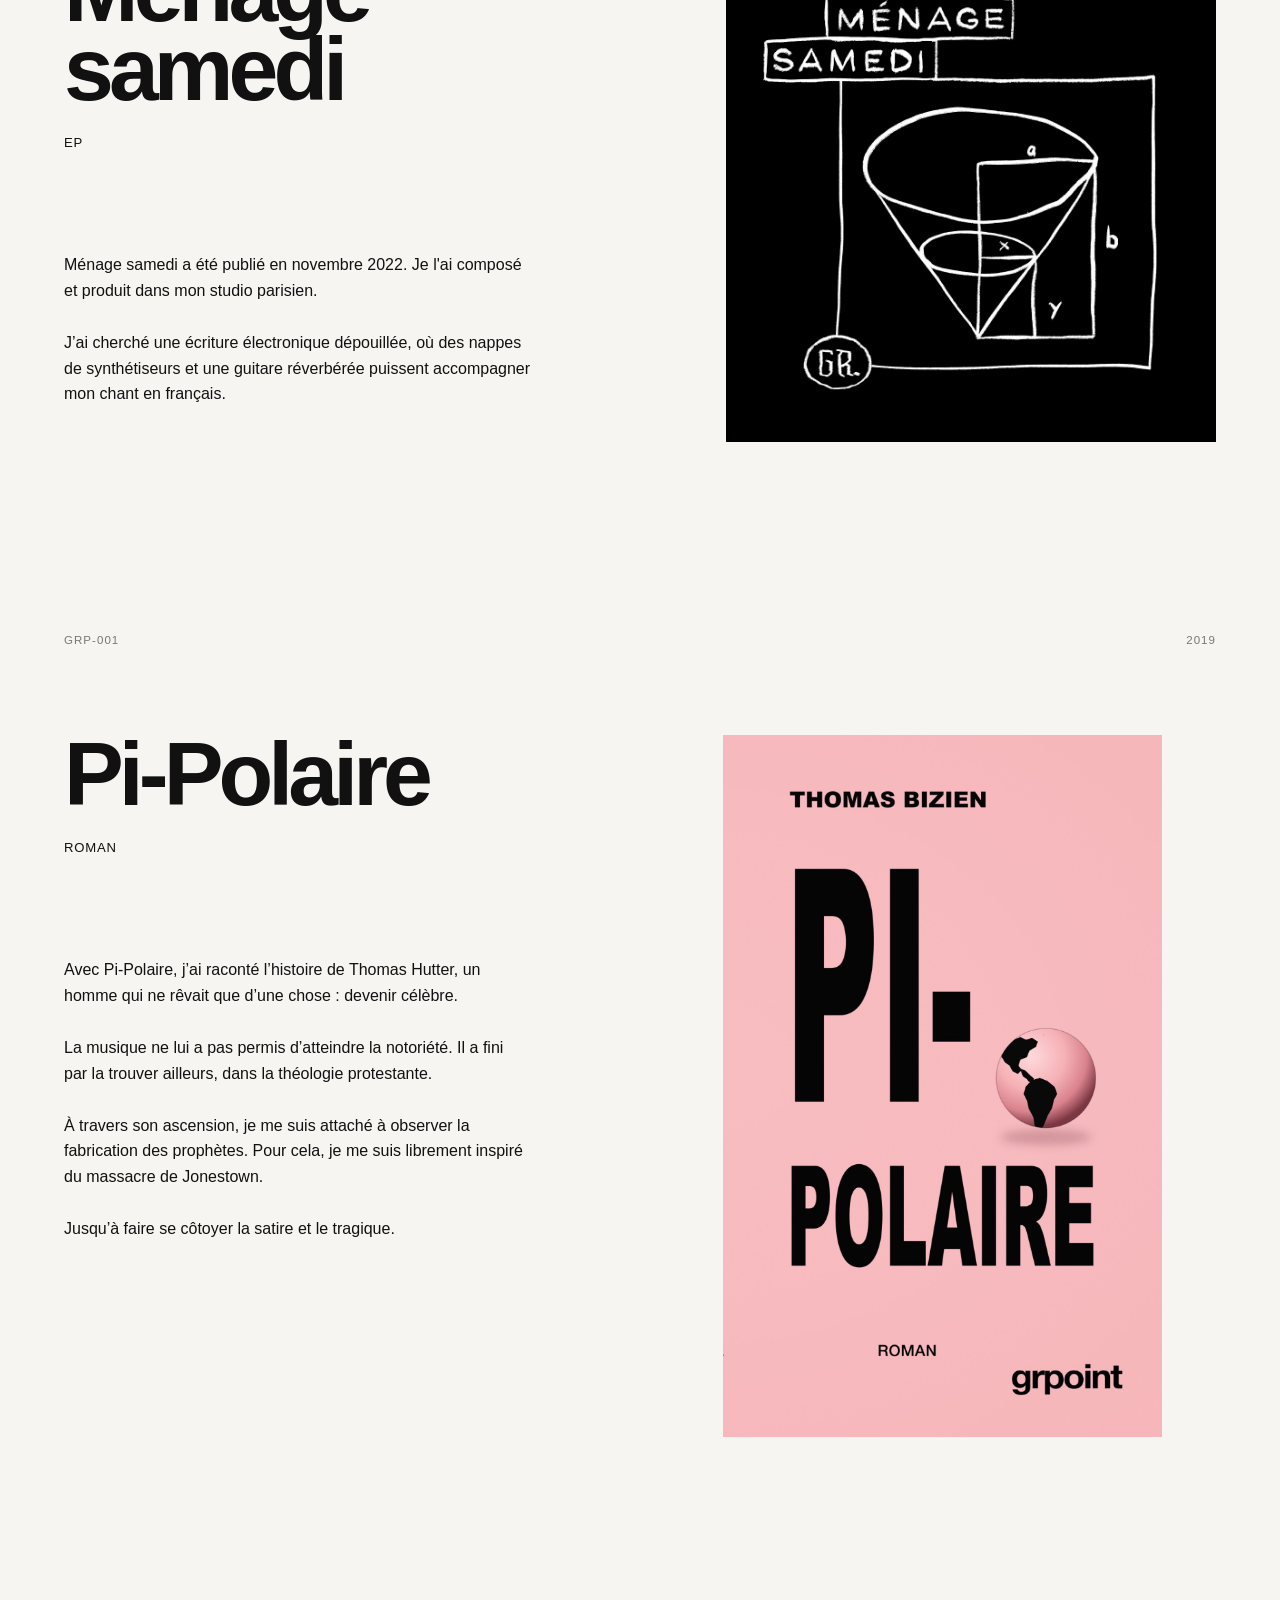
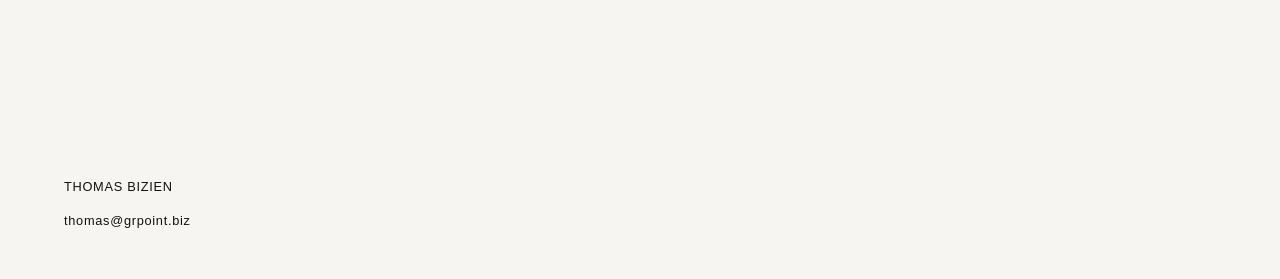
==== commit 7ecd8a84: "Update index.html" ====
--- a/index.html
+++ b/index.html
@@ -1,9 +1,21 @@
 <!doctype html>
 <html lang="fr">
+
 <head>
   <meta charset="utf-8">
   <meta name="viewport" content="width=device-width, initial-scale=1">
 
+  <!-- Google Analytics -->
+  <script async src="https://www.googletagmanager.com/gtag/js?id=G-2JK5BQPTSN"></script>
+  <script>
+    window.dataLayer = window.dataLayer || [];
+    function gtag(){dataLayer.push(arguments);}
+    gtag('js', new Date());
+
+    gtag('config', 'G-2JK5BQPTSN');
+  </script>
+
+  <!-- SEO -->
   <title>Thomas Bizien — auteur et musicien électronique</title>
 
   <meta
@@ -31,7 +43,7 @@
     content="Site officiel de Thomas Bizien : musique, poésie, romans et catalogue des œuvres depuis 2019."
   >
 
-  <!-- Données structurées -->
+  <!-- Données structurées Schema.org -->
   <script type="application/ld+json">
   {
     "@context": "https://schema.org",
@@ -61,7 +73,7 @@
 
   <link rel="stylesheet" href="style.css">
 
-  <!-- Correction spécifique du titre long -->
+  <!-- Correction typographique du titre long -->
   <style>
     .emm-title {
       font-size: 2.55rem;
@@ -84,6 +96,7 @@
       }
     }
   </style>
+
 </head>
 
 <body>
@@ -94,7 +107,7 @@
       <p class="artist">
         Thomas Bizien<br>
         INDEX. ŒUVRES. CONTACT.<br>
-        2019—
+        2019 —
       </p>
     </header>
 
@@ -188,8 +201,7 @@
 
             <p>
               J’ai écrit ce recueil sur un MacBook Pro Intel Core i7 —
-              un processeur largement dimensionné pour le traitement
-              de texte.
+              un processeur largement dimensionné pour le traitement de texte.
             </p>
 
             <p>
@@ -198,7 +210,9 @@
               du moins partiellement.
             </p>
 
-            <p>Vous trouverez là des poèmes.</p>
+            <p>
+              Vous trouverez là des poèmes.
+            </p>
 
             <p>
               Ils m’ont été inspirés par des choses concrètes.
@@ -365,6 +379,8 @@
     </section>
 
 
+    <!-- FOOTER -->
+
     <footer class="site-footer">
       <p>Thomas Bizien</p>
       <p class="footer-contact">thomas@grpoint.biz</p>
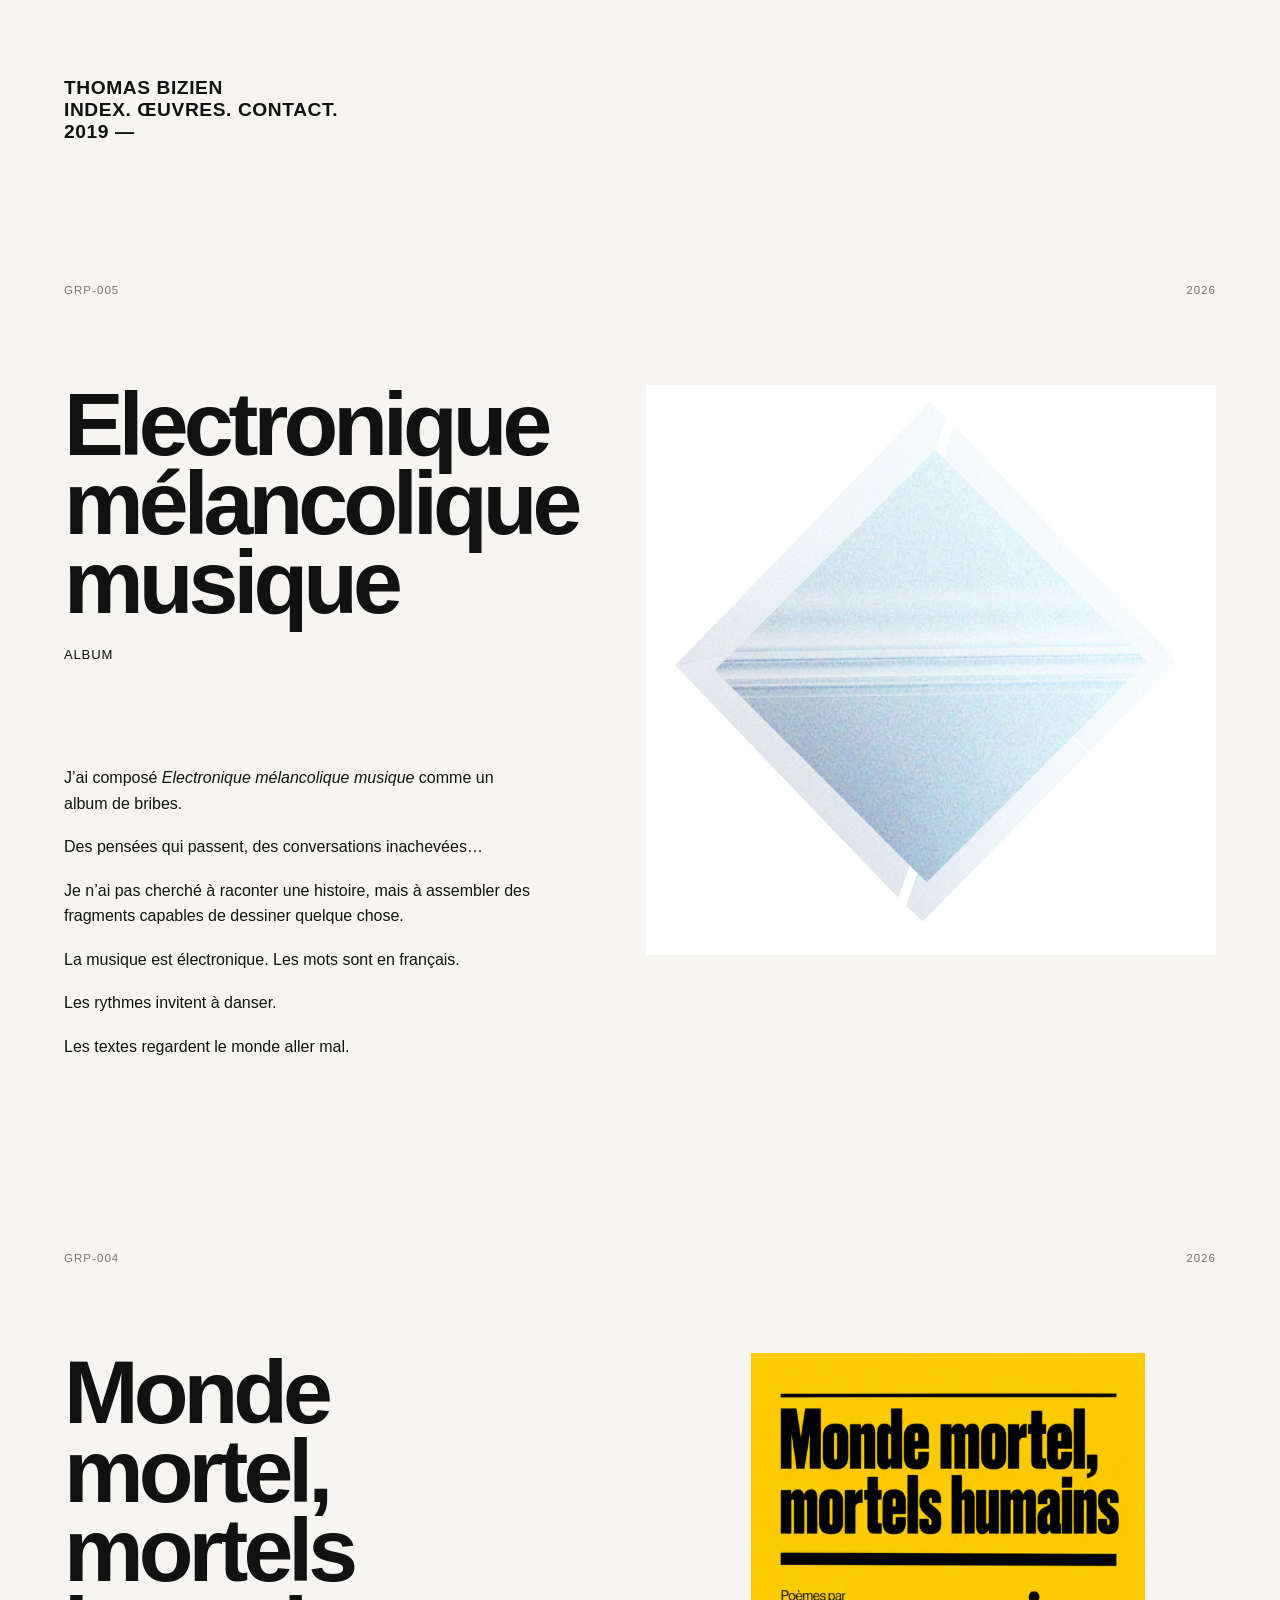
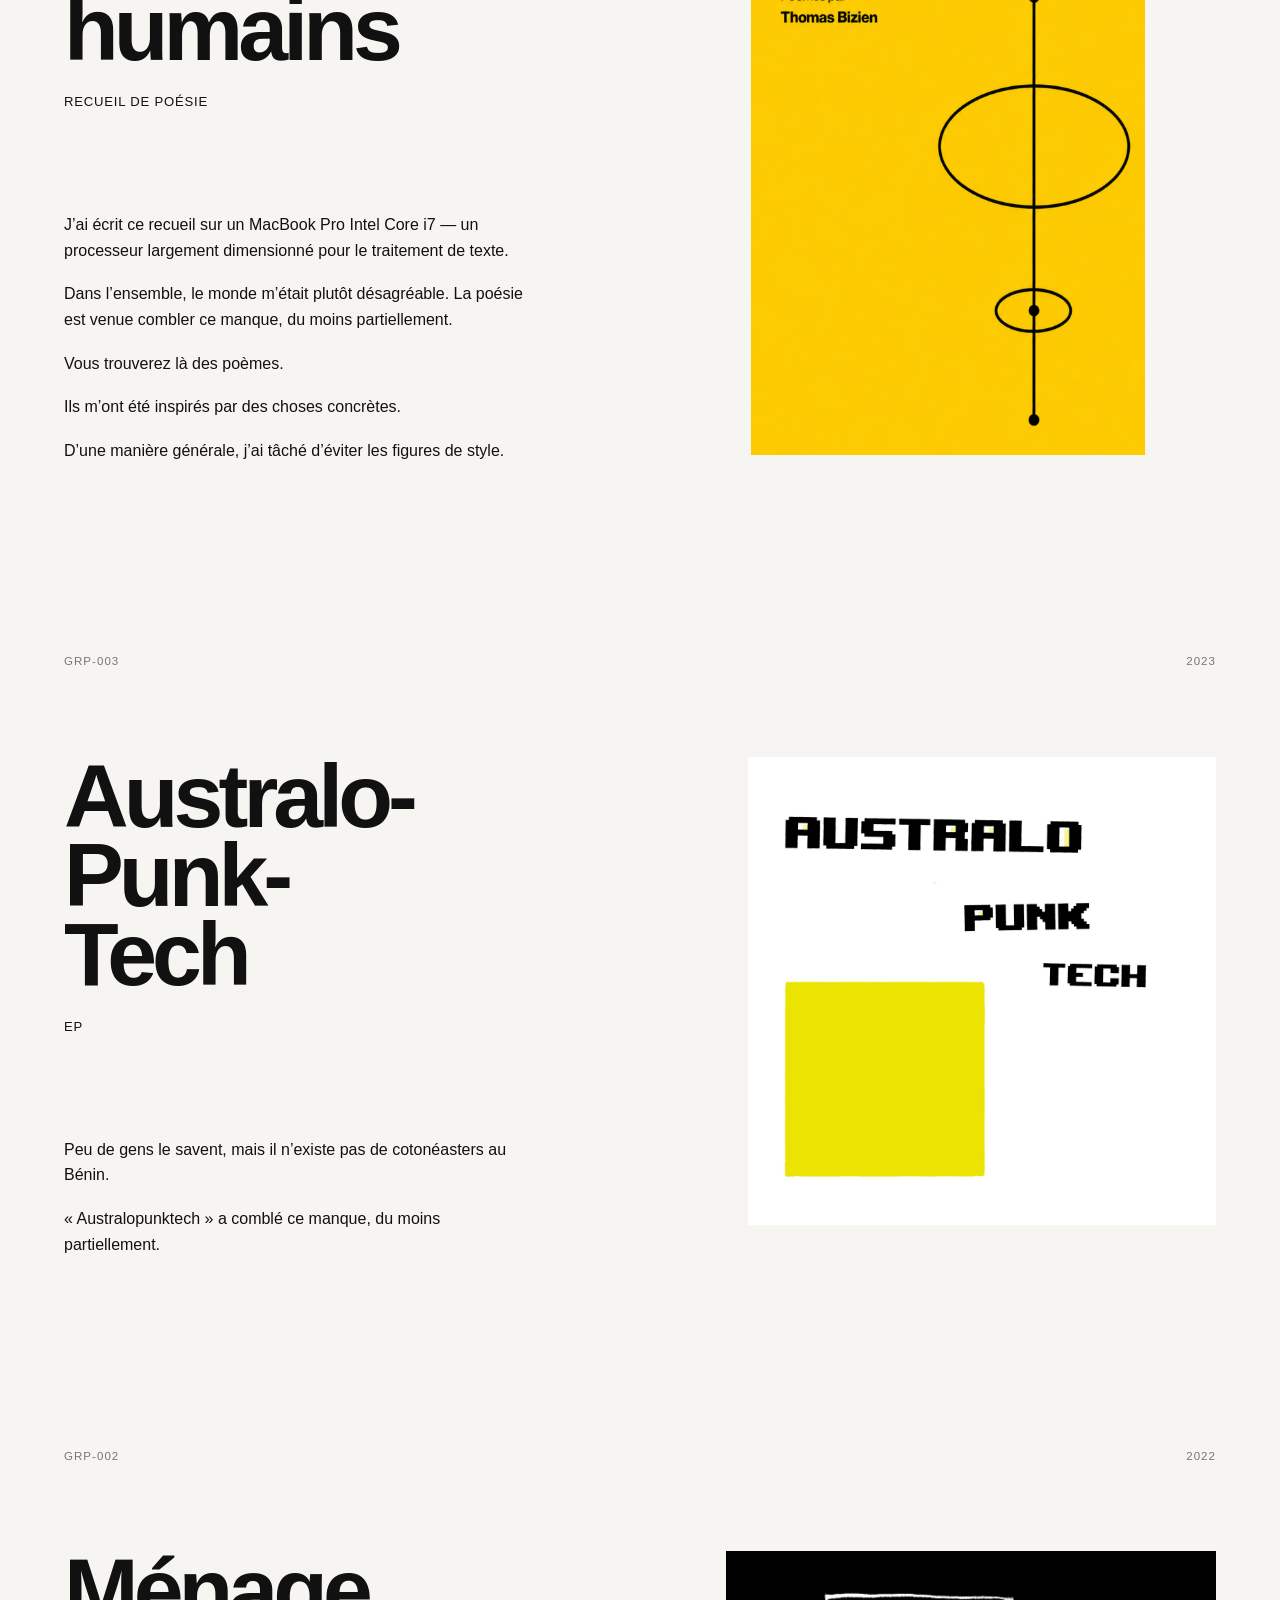
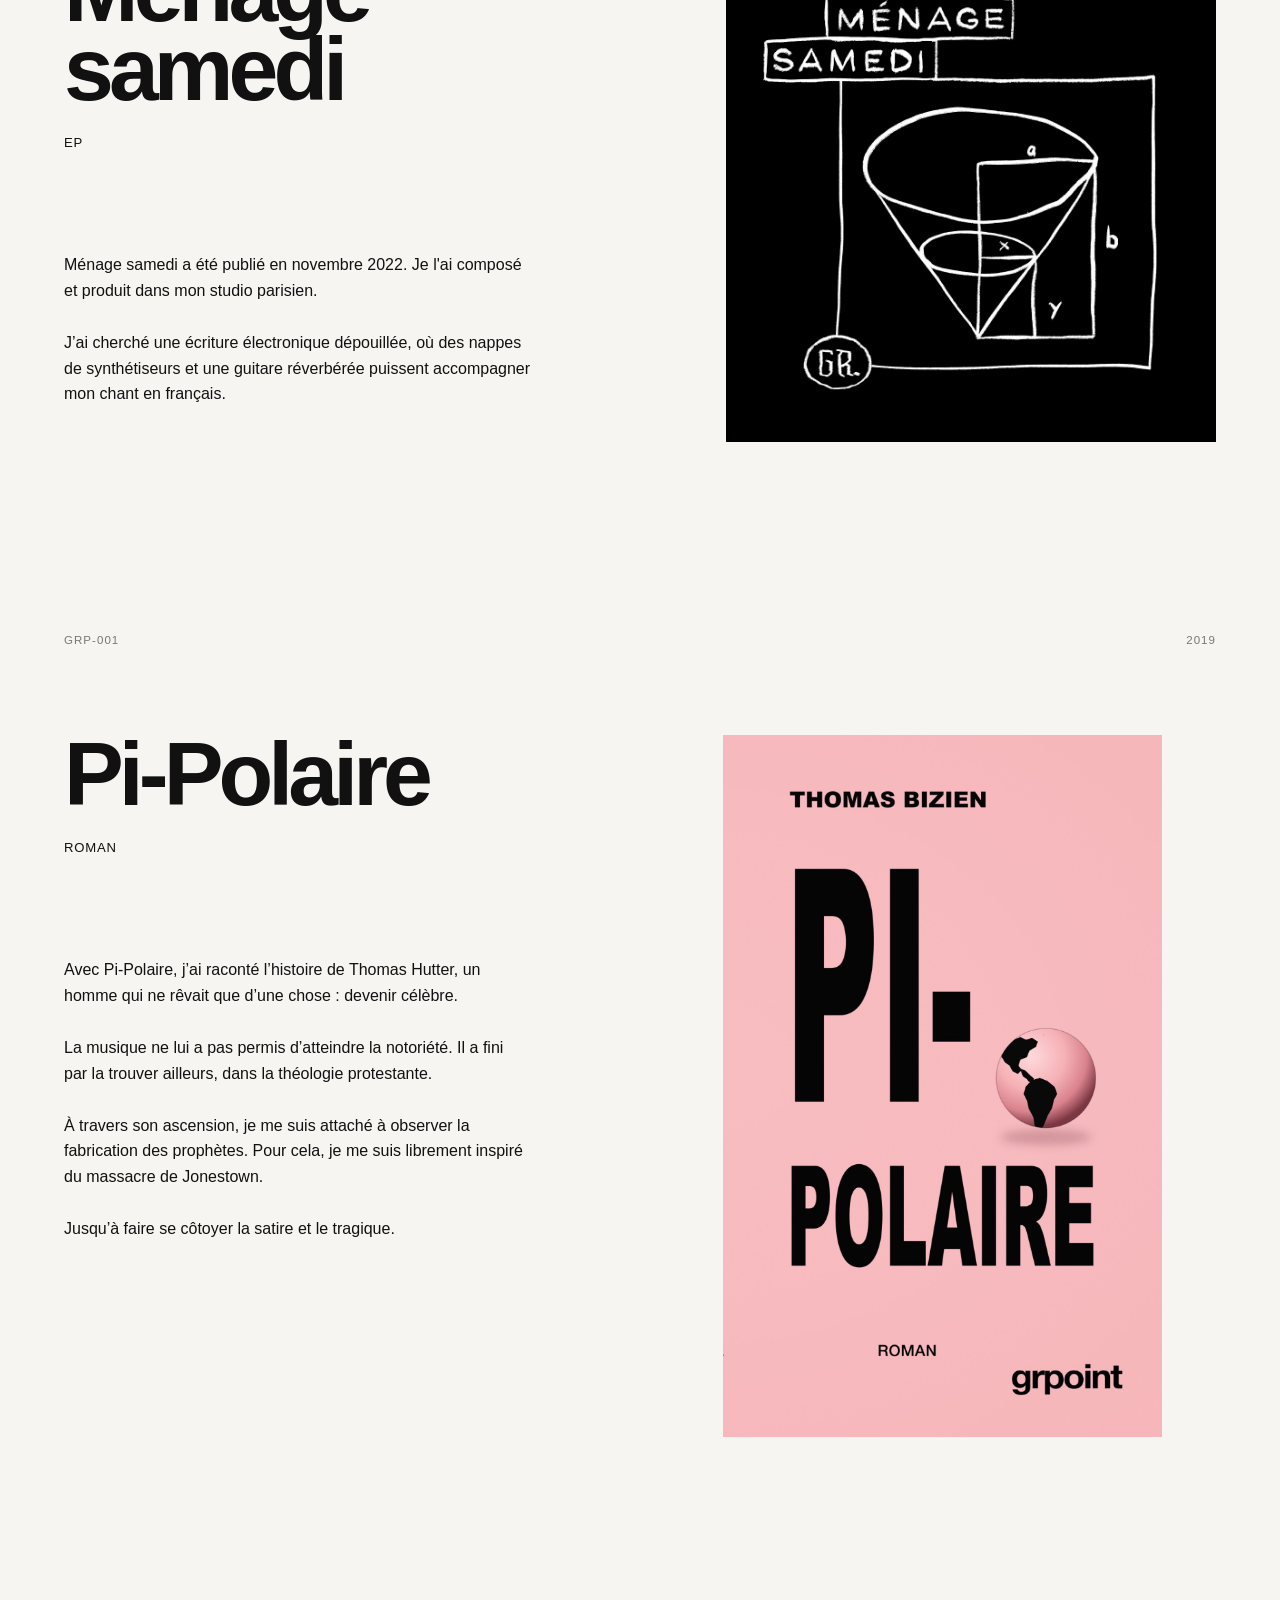
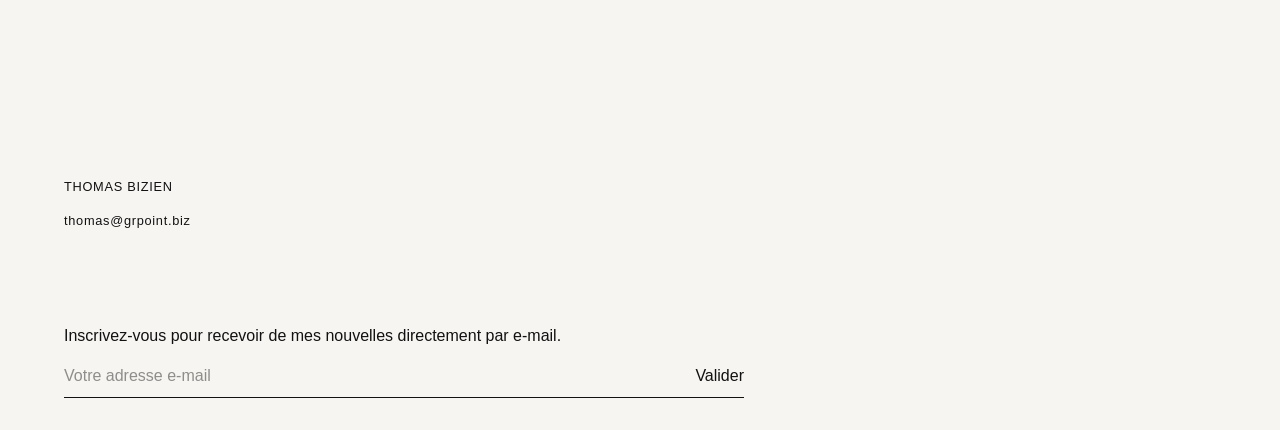
==== commit e0db3777: "Update index.html" ====
--- a/index.html
+++ b/index.html
@@ -73,8 +73,11 @@
 
   <link rel="stylesheet" href="style.css">
 
-  <!-- Correction typographique du titre long -->
+  <!-- Styles spécifiques -->
   <style>
+
+    /* Titre Electronique mélancolique musique */
+
     .emm-title {
       font-size: 2.55rem;
       line-height: 0.95;
@@ -89,27 +92,94 @@
       white-space: nowrap;
     }
 
+
+    /* Inscription e-mail */
+
+    .newsletter {
+      margin-top: 3rem;
+      padding-bottom: 2rem;
+      max-width: 680px;
+    }
+
+    .newsletter p {
+      margin: 0 0 1rem 0;
+    }
+
+    .newsletter form {
+      display: flex;
+      align-items: center;
+      gap: 1rem;
+      border-bottom: 1px solid currentColor;
+      padding-bottom: 0.35rem;
+    }
+
+    .newsletter input[type="email"] {
+      flex: 1;
+      min-width: 0;
+      border: 0;
+      outline: 0;
+      background: transparent;
+      color: inherit;
+      font: inherit;
+      padding: 0.4rem 0;
+    }
+
+    .newsletter input[type="email"]::placeholder {
+      color: inherit;
+      opacity: 0.45;
+    }
+
+    .newsletter button {
+      border: 0;
+      background: transparent;
+      color: inherit;
+      font: inherit;
+      cursor: pointer;
+      padding: 0.4rem 0;
+    }
+
+    .newsletter button:hover {
+      opacity: 0.5;
+    }
+
+
+    /* Mobile */
+
     @media (max-width: 760px) {
+
       .emm-title {
         font-size: 2.2rem;
         line-height: 0.97;
       }
-    }
+
+      .newsletter form {
+        gap: 0.75rem;
+      }
+
+    }
+
   </style>
 
 </head>
 
+
 <body>
 
   <main class="catalogue">
 
+
+    <!-- HEADER -->
+
     <header class="site-header">
+
       <p class="artist">
         Thomas Bizien<br>
         INDEX. ŒUVRES. CONTACT.<br>
         2019 —
       </p>
+
     </header>
+
 
 
     <!-- ELECTRONIQUE MELANCOLIQUE MUSIQUE -->
@@ -164,17 +234,23 @@
             </p>
 
           </div>
+
         </div>
 
+
         <figure class="project-visual square">
+
           <img
             src="assets/emm.jpg"
             alt="Visuel de l’album Electronique mélancolique musique"
           >
+
         </figure>
 
       </div>
+
     </section>
+
 
 
     <!-- MONDE MORTEL -->
@@ -224,17 +300,23 @@
             </p>
 
           </div>
+
         </div>
 
+
         <figure class="project-visual portrait">
+
           <img
             src="assets/monde-mortel.png"
             alt="Couverture de Monde mortel, mortels humains"
           >
+
         </figure>
 
       </div>
+
     </section>
+
 
 
     <!-- AUSTRALOPUNKTECH -->
@@ -271,17 +353,23 @@
             </p>
 
           </div>
+
         </div>
 
+
         <figure class="project-visual square">
+
           <img
             src="assets/australopunktech.jpg"
             alt="Visuel de l’EP Australopunktech"
           >
+
         </figure>
 
       </div>
+
     </section>
+
 
 
     <!-- MENAGE SAMEDI -->
@@ -307,23 +395,30 @@
               Ménage samedi a été publié en novembre 2022.
               Je l'ai composé et produit dans mon studio parisien.
               <br><br>
+
               J’ai cherché une écriture électronique dépouillée,
               où des nappes de synthétiseurs et une guitare réverbérée
               puissent accompagner mon chant en français.
             </p>
 
           </div>
+
         </div>
 
+
         <figure class="project-visual square">
+
           <img
             src="assets/menage-samedi.jpg"
             alt="Visuel de l’EP Ménage samedi"
           >
+
         </figure>
 
       </div>
+
     </section>
+
 
 
     <!-- PI-POLAIRE -->
@@ -366,27 +461,78 @@
             </p>
 
           </div>
+
         </div>
 
+
         <figure class="project-visual portrait">
+
           <img
             src="assets/pi-polaire.jpg"
             alt="Couverture du roman Pi-Polaire"
           >
+
         </figure>
 
       </div>
+
     </section>
 
 
+
     <!-- FOOTER -->
 
     <footer class="site-footer">
+
       <p>Thomas Bizien</p>
-      <p class="footer-contact">thomas@grpoint.biz</p>
+
+      <p class="footer-contact">
+        thomas@grpoint.biz
+      </p>
+
     </footer>
 
+
+
+    <!-- INSCRIPTION E-MAIL -->
+
+    <section class="newsletter">
+
+      <p>
+        Inscrivez-vous pour recevoir de mes nouvelles directement par e-mail.
+      </p>
+
+      <form
+        action="https://formspree.io/f/mqpkzeoq"
+        method="POST"
+      >
+
+        <input
+          type="hidden"
+          name="_subject"
+          value="Nouvelle inscription depuis thomasbizien.fr"
+        >
+
+        <input
+          type="email"
+          name="email"
+          placeholder="Votre adresse e-mail"
+          aria-label="Votre adresse e-mail"
+          autocomplete="email"
+          required
+        >
+
+        <button type="submit">
+          Valider
+        </button>
+
+      </form>
+
+    </section>
+
+
   </main>
 
 </body>
+
 </html>
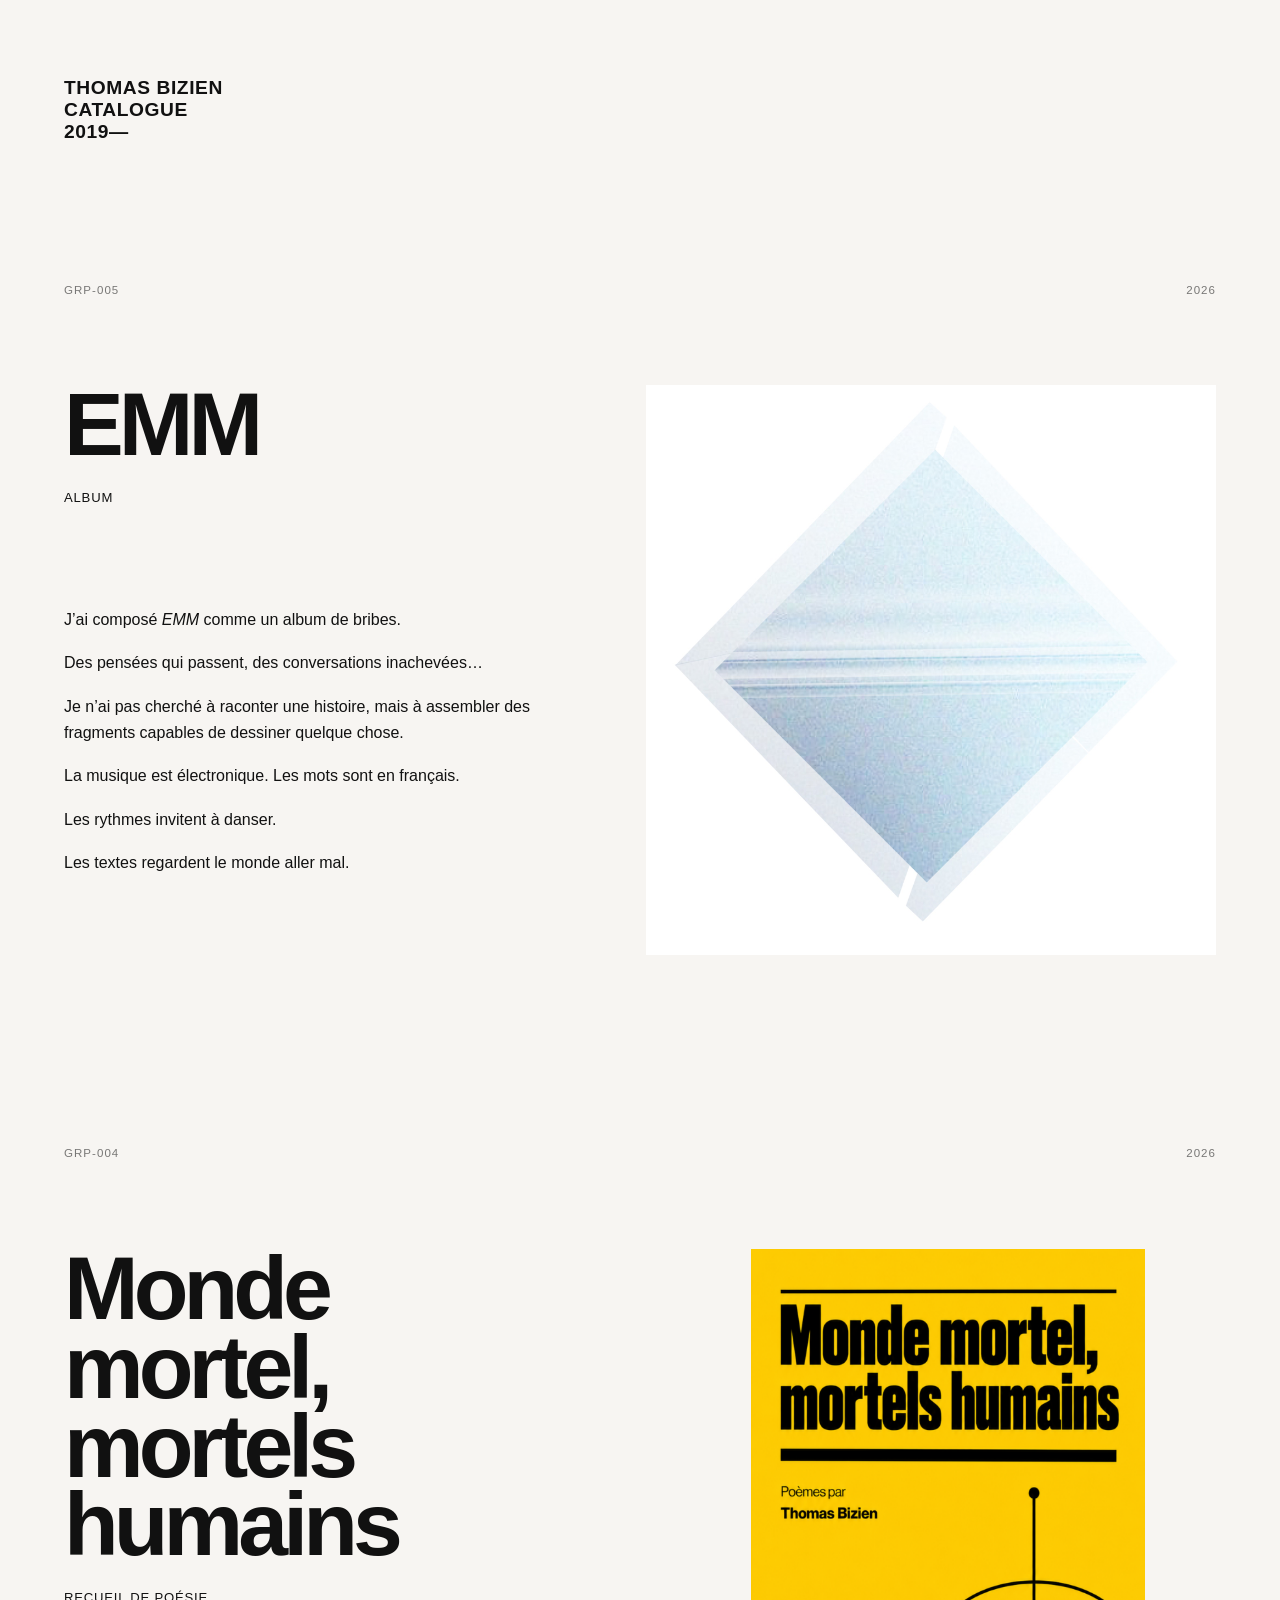
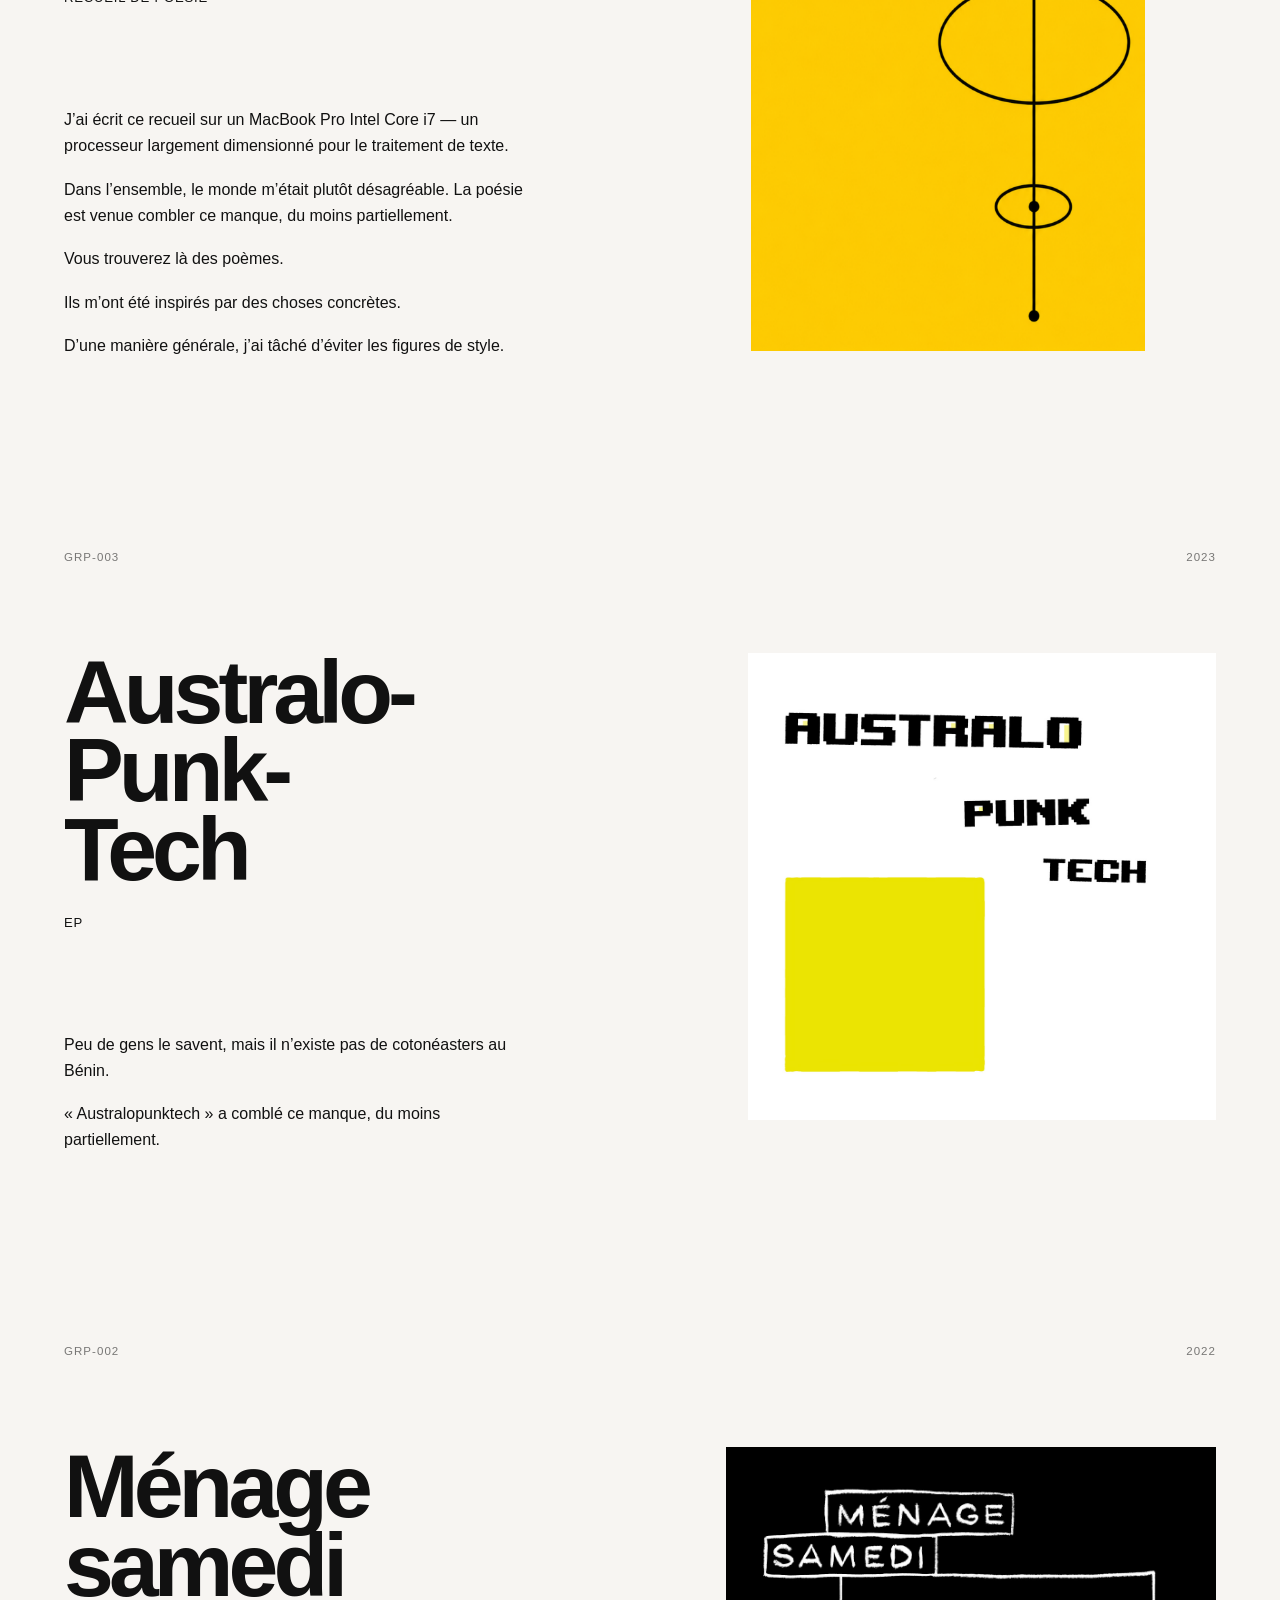
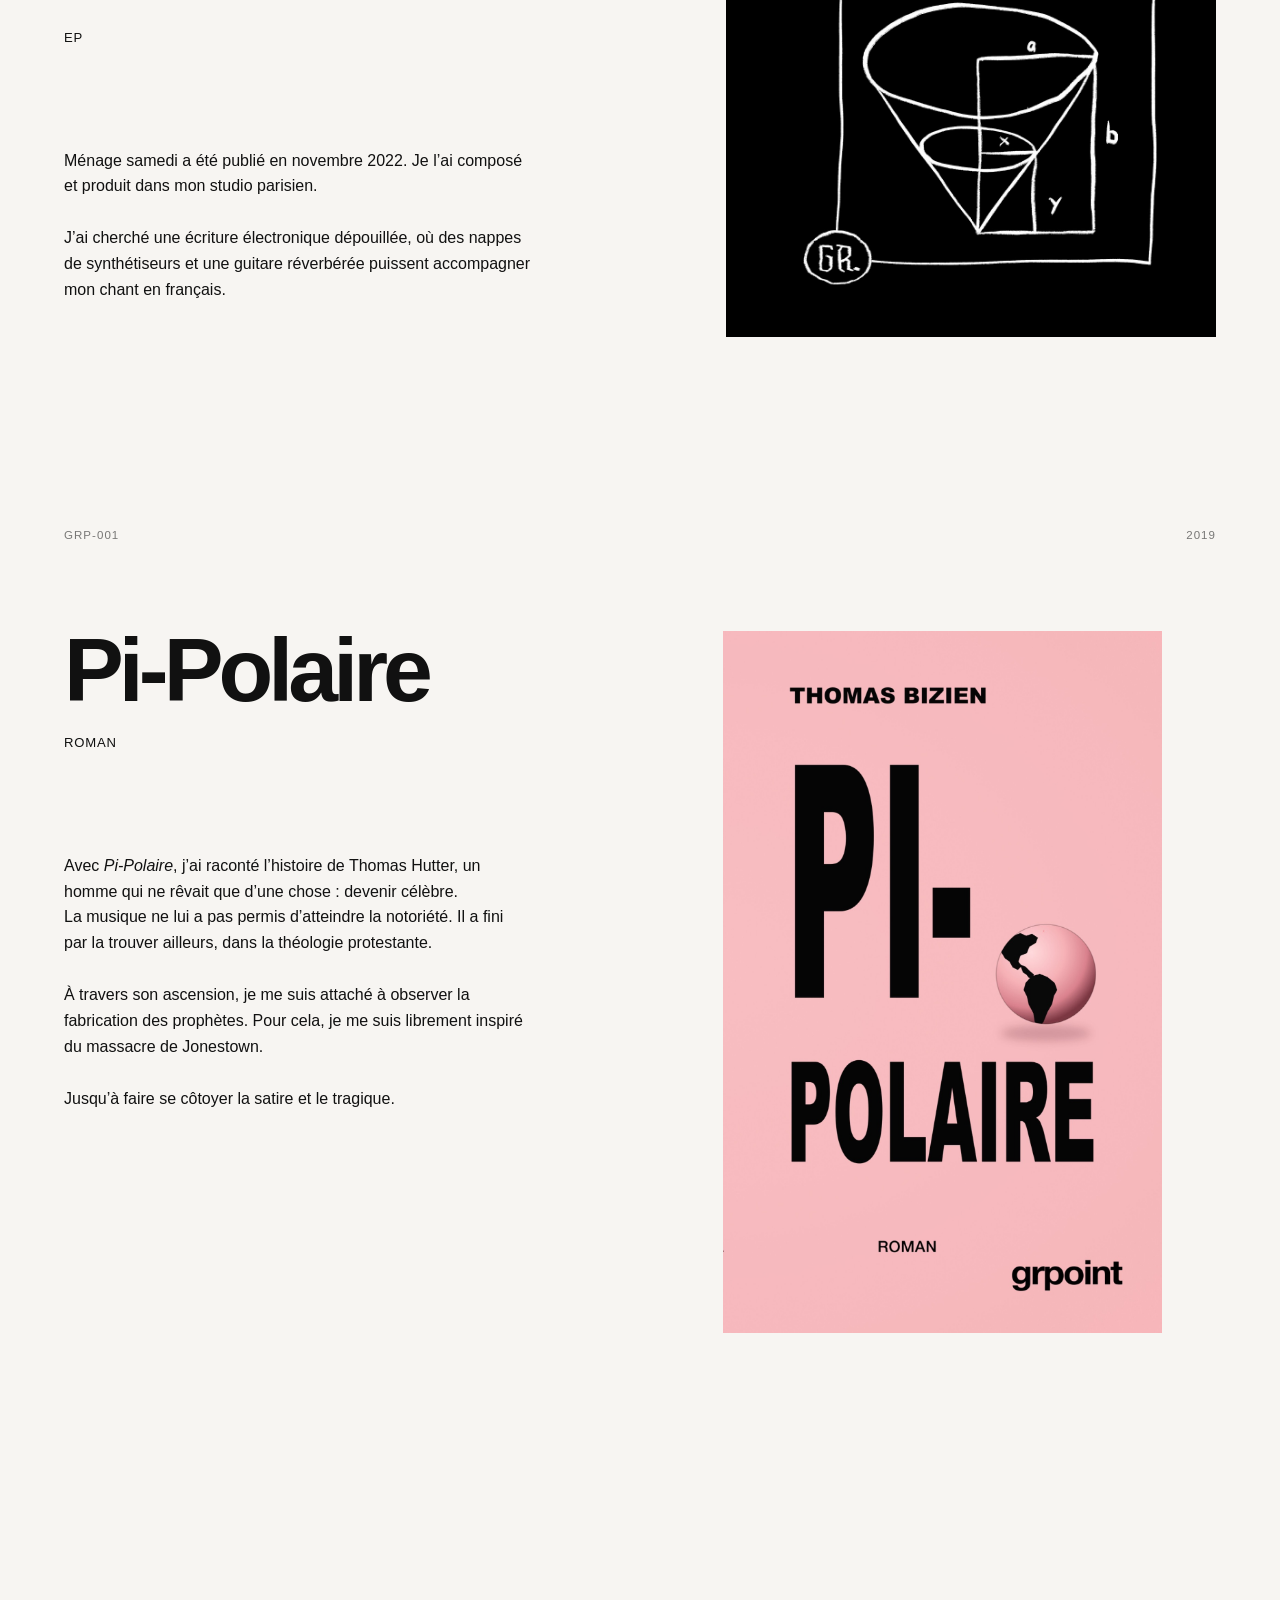
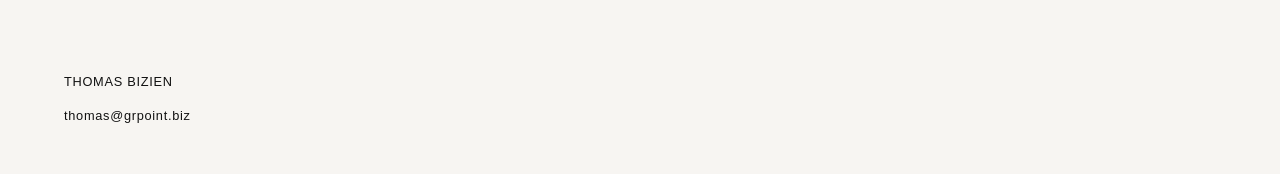
==== commit e5f767f5: "Update index.html" ====
--- a/index.html
+++ b/index.html
@@ -1,271 +1,182 @@
 <!doctype html>
 <html lang="fr">
-
 <head>
   <meta charset="utf-8">
   <meta name="viewport" content="width=device-width, initial-scale=1">
-
-  <!-- Google Analytics -->
-  <script async src="https://www.googletagmanager.com/gtag/js?id=G-2JK5BQPTSN"></script>
-  <script>
-    window.dataLayer = window.dataLayer || [];
-    function gtag(){dataLayer.push(arguments);}
-    gtag('js', new Date());
-
-    gtag('config', 'G-2JK5BQPTSN');
-  </script>
-
-  <!-- SEO -->
+  <meta name="description" content="Œuvres de Thomas Bizien : musique, poésie et littérature.">
+  <link rel="canonical" href="https://thomasbizien.fr/">
+
   <title>Thomas Bizien — auteur et musicien électronique</title>
 
-  <meta
-    name="description"
-    content="Site officiel de Thomas Bizien, auteur et musicien électronique français : musique, poésie, romans et catalogue des œuvres depuis 2019."
-  >
-
-  <link rel="canonical" href="https://thomasbizien.fr/">
-
-  <!-- Open Graph -->
-  <meta property="og:type" content="website">
-  <meta property="og:title" content="Thomas Bizien — auteur et musicien électronique">
-  <meta
-    property="og:description"
-    content="Site officiel de Thomas Bizien : musique, poésie, romans et catalogue des œuvres depuis 2019."
-  >
-  <meta property="og:url" content="https://thomasbizien.fr/">
-  <meta property="og:locale" content="fr_FR">
-
-  <!-- Twitter -->
-  <meta name="twitter:card" content="summary">
-  <meta name="twitter:title" content="Thomas Bizien — auteur et musicien électronique">
-  <meta
-    name="twitter:description"
-    content="Site officiel de Thomas Bizien : musique, poésie, romans et catalogue des œuvres depuis 2019."
-  >
-
-  <!-- Données structurées Schema.org -->
+  <link rel="stylesheet" href="style.css">
+
   <script type="application/ld+json">
   {
     "@context": "https://schema.org",
-    "@type": "Person",
-    "@id": "https://thomasbizien.fr/#person",
-    "name": "Thomas Bizien",
-    "url": "https://thomasbizien.fr/",
-    "description": "Auteur et musicien électronique français",
-    "nationality": {
-      "@type": "Country",
-      "name": "France"
-    },
-    "sameAs": [
-      "https://www.wikidata.org/wiki/Q139969648",
-      "https://musicbrainz.org/artist/2c1bff04-cb95-4ea8-b20f-46311fe0a2af",
-      "https://www.discogs.com/artist/5922320",
-      "https://open.spotify.com/artist/56DlAfemnfYQuZ3MCcKZh9",
-      "https://www.youtube.com/channel/UC3IzBLeLQL-1RHh4ThyO8GA",
-      "https://www.instagram.com/menage_samedi/",
-      "https://catalogue.bnf.fr/ark:/12148/cb166701195",
-      "https://viaf.org/viaf/298107571/",
-      "https://isni.org/isni/0000000402728898",
-      "https://thomasbizien.bandcamp.com/music"
+    "@graph": [
+      {
+        "@type": "Person",
+        "@id": "https://thomasbizien.fr/#thomas-bizien",
+        "name": "Thomas Bizien",
+        "alternateName": "Ménage samedi",
+        "url": "https://thomasbizien.fr/",
+        "description": "Auteur et musicien électronique français.",
+        "jobTitle": [
+          "Auteur",
+          "Musicien électronique"
+        ],
+        "nationality": {
+          "@type": "Country",
+          "name": "France"
+        },
+        "homeLocation": {
+          "@type": "City",
+          "name": "Paris"
+        },
+        "sameAs": [
+          "https://linktr.ee/thomasbizien",
+          "https://open.spotify.com/artist/56DlAfemnfYQuZ3MCcKZh9",
+          "https://music.apple.com/fr/artist/thomas-bizien/1574107621",
+          "https://thomasbizien.bandcamp.com/",
+          "https://music.amazon.com/artists/B0982JCMWL",
+          "https://www.amazon.fr/stores/author/B01BKSRSSW",
+          "https://www.youtube.com/channel/UC3IzBLeLQL-1RHh4ThyO8GA",
+          "https://www.instagram.com/menage_samedi/",
+          "https://www.tiktok.com/@menage_samedi",
+          "https://www.facebook.com/menagesamedi/"
+        ]
+      },
+      {
+        "@type": "Organization",
+        "@id": "https://thomasbizien.fr/#grpoint",
+        "name": "grpoint",
+        "description": "Structure éditoriale de Thomas Bizien pour ses œuvres musicales et littéraires.",
+        "url": "https://thomasbizien.fr/",
+        "founder": {
+          "@id": "https://thomasbizien.fr/#thomas-bizien"
+        }
+      },
+      {
+        "@type": "MusicAlbum",
+        "@id": "https://thomasbizien.fr/#emm",
+        "name": "EMM",
+        "alternateName": "Electronique mélancolique musique",
+        "datePublished": "2026-10-22",
+        "image": "https://thomasbizien.fr/assets/emm.jpg",
+        "byArtist": {
+          "@id": "https://thomasbizien.fr/#thomas-bizien"
+        },
+        "publisher": {
+          "@id": "https://thomasbizien.fr/#grpoint"
+        }
+      },
+      {
+        "@type": "Book",
+        "@id": "https://thomasbizien.fr/#monde-mortel-mortels-humains",
+        "name": "Monde mortel, mortels humains",
+        "datePublished": "2026-10-22",
+        "image": "https://thomasbizien.fr/assets/monde-mortel.png",
+        "author": {
+          "@id": "https://thomasbizien.fr/#thomas-bizien"
+        },
+        "publisher": {
+          "@id": "https://thomasbizien.fr/#grpoint"
+        }
+      },
+      {
+        "@type": "MusicAlbum",
+        "@id": "https://thomasbizien.fr/#australopunktech",
+        "name": "Australopunktech",
+        "albumProductionType": "https://schema.org/EPRelease",
+        "datePublished": "2023-04-02",
+        "image": "https://thomasbizien.fr/assets/australopunktech.jpg",
+        "byArtist": {
+          "@id": "https://thomasbizien.fr/#thomas-bizien"
+        },
+        "publisher": {
+          "@id": "https://thomasbizien.fr/#grpoint"
+        }
+      },
+      {
+        "@type": "MusicAlbum",
+        "@id": "https://thomasbizien.fr/#menage-samedi",
+        "name": "Ménage samedi",
+        "albumProductionType": "https://schema.org/EPRelease",
+        "datePublished": "2022-11-18",
+        "image": "https://thomasbizien.fr/assets/menage-samedi.jpg",
+        "byArtist": {
+          "@id": "https://thomasbizien.fr/#thomas-bizien"
+        },
+        "publisher": {
+          "@id": "https://thomasbizien.fr/#grpoint"
+        }
+      },
+      {
+        "@type": "Book",
+        "@id": "https://thomasbizien.fr/#pi-polaire",
+        "name": "Pi-Polaire",
+        "datePublished": "2019",
+        "image": "https://thomasbizien.fr/assets/pi-polaire.jpg",
+        "author": {
+          "@id": "https://thomasbizien.fr/#thomas-bizien"
+        },
+        "publisher": {
+          "@id": "https://thomasbizien.fr/#grpoint"
+        }
+      }
     ]
   }
   </script>
-
-  <link rel="stylesheet" href="style.css">
-
-  <!-- Styles spécifiques -->
-  <style>
-
-    /* Titre Electronique mélancolique musique */
-
-    .emm-title {
-      font-size: 2.55rem;
-      line-height: 0.95;
-      letter-spacing: -0.04em;
-      overflow-wrap: normal !important;
-      word-break: keep-all !important;
-      hyphens: none;
-    }
-
-    .emm-title span {
-      display: inline-block;
-      white-space: nowrap;
-    }
-
-
-    /* Inscription e-mail */
-
-    .newsletter {
-      margin-top: 3rem;
-      padding-bottom: 2rem;
-      max-width: 680px;
-    }
-
-    .newsletter p {
-      margin: 0 0 1rem 0;
-    }
-
-    .newsletter form {
-      display: flex;
-      align-items: center;
-      gap: 1rem;
-      border-bottom: 1px solid currentColor;
-      padding-bottom: 0.35rem;
-    }
-
-    .newsletter input[type="email"] {
-      flex: 1;
-      min-width: 0;
-      border: 0;
-      outline: 0;
-      background: transparent;
-      color: inherit;
-      font: inherit;
-      padding: 0.4rem 0;
-    }
-
-    .newsletter input[type="email"]::placeholder {
-      color: inherit;
-      opacity: 0.45;
-    }
-
-    .newsletter button {
-      border: 0;
-      background: transparent;
-      color: inherit;
-      font: inherit;
-      cursor: pointer;
-      padding: 0.4rem 0;
-    }
-
-    .newsletter button:hover {
-      opacity: 0.5;
-    }
-
-
-    /* Mobile */
-
-    @media (max-width: 760px) {
-
-      .emm-title {
-        font-size: 2.2rem;
-        line-height: 0.97;
-      }
-
-      .newsletter form {
-        gap: 0.75rem;
-      }
-
-    }
-
-  </style>
-
 </head>
 
-
 <body>
-
   <main class="catalogue">
-
-
-    <!-- HEADER -->
-
     <header class="site-header">
-
       <p class="artist">
         Thomas Bizien<br>
-        INDEX. ŒUVRES. CONTACT.<br>
-        2019 —
+        CATALOGUE<br>
+        2019—
       </p>
-
     </header>
 
-
-
-    <!-- ELECTRONIQUE MELANCOLIQUE MUSIQUE -->
-
     <section class="project project-emm">
-
       <div class="project-meta">
         <p>GRP-005</p>
         <p>2026</p>
       </div>
 
       <div class="project-grid">
-
-        <div class="project-copy">
-
-          <h2 class="emm-title">
-            <span>Electronique</span><br>
-            <span>mélancolique</span><br>
-            <span>musique</span>
-          </h2>
-
+        <div class="project-copy">
+          <h2>EMM</h2>
           <p class="project-type">Album</p>
 
           <div class="description">
-
-            <p>
-              J’ai composé
-              <em>Electronique mélancolique musique</em>
-              comme un album de bribes.
-            </p>
-
-            <p>
-              Des pensées qui passent, des conversations inachevées…
-            </p>
-
-            <p>
-              Je n’ai pas cherché à raconter une histoire,
-              mais à assembler des fragments capables de dessiner
-              quelque chose.
-            </p>
-
-            <p>
-              La musique est électronique. Les mots sont en français.
-            </p>
-
-            <p>
-              Les rythmes invitent à danser.
-            </p>
-
-            <p>
-              Les textes regardent le monde aller mal.
-            </p>
-
-          </div>
-
-        </div>
-
+            <p>J’ai composé <em>EMM</em> comme un album de bribes.</p>
+            <p>Des pensées qui passent, des conversations inachevées…</p>
+            <p>Je n’ai pas cherché à raconter une histoire, mais à assembler des fragments capables de dessiner quelque chose.</p>
+            <p>La musique est électronique. Les mots sont en français.</p>
+            <p>Les rythmes invitent à danser.</p>
+            <p>Les textes regardent le monde aller mal.</p>
+          </div>
+        </div>
 
         <figure class="project-visual square">
-
           <img
             src="assets/emm.jpg"
-            alt="Visuel de l’album Electronique mélancolique musique"
-          >
-
-        </figure>
-
-      </div>
-
-    </section>
-
-
-
-    <!-- MONDE MORTEL -->
+            alt="Visuel de l’album EMM"
+          >
+        </figure>
+      </div>
+    </section>
 
     <section class="project project-monde">
-
       <div class="project-meta">
         <p>GRP-004</p>
         <p>2026</p>
       </div>
 
       <div class="project-grid">
-
-        <div class="project-copy">
-
+        <div class="project-copy">
           <h2>
             Monde mortel,<br>
             mortels humains
@@ -274,64 +185,31 @@
           <p class="project-type">Recueil de poésie</p>
 
           <div class="description">
-
-            <p>
-              J’ai écrit ce recueil sur un MacBook Pro Intel Core i7 —
-              un processeur largement dimensionné pour le traitement de texte.
-            </p>
-
-            <p>
-              Dans l’ensemble, le monde m’était plutôt désagréable.
-              La poésie est venue combler ce manque,
-              du moins partiellement.
-            </p>
-
-            <p>
-              Vous trouverez là des poèmes.
-            </p>
-
-            <p>
-              Ils m’ont été inspirés par des choses concrètes.
-            </p>
-
-            <p>
-              D’une manière générale,
-              j’ai tâché d’éviter les figures de style.
-            </p>
-
-          </div>
-
-        </div>
-
+            <p>J’ai écrit ce recueil sur un MacBook Pro Intel Core i7 — un processeur largement dimensionné pour le traitement de texte.</p>
+            <p>Dans l’ensemble, le monde m’était plutôt désagréable. La poésie est venue combler ce manque, du moins partiellement.</p>
+            <p>Vous trouverez là des poèmes.</p>
+            <p>Ils m’ont été inspirés par des choses concrètes.</p>
+            <p>D’une manière générale, j’ai tâché d’éviter les figures de style.</p>
+          </div>
+        </div>
 
         <figure class="project-visual portrait">
-
           <img
             src="assets/monde-mortel.png"
             alt="Couverture de Monde mortel, mortels humains"
           >
-
-        </figure>
-
-      </div>
-
-    </section>
-
-
-
-    <!-- AUSTRALOPUNKTECH -->
+        </figure>
+      </div>
+    </section>
 
     <section class="project project-australo">
-
       <div class="project-meta">
         <p>GRP-003</p>
         <p>2023</p>
       </div>
 
       <div class="project-grid">
-
-        <div class="project-copy">
-
+        <div class="project-copy">
           <h2 class="australo-title">
             <span>Australo-</span><br>
             <span>Punk-</span><br>
@@ -341,198 +219,86 @@
           <p class="project-type">EP</p>
 
           <div class="description">
-
-            <p>
-              Peu de gens le savent,
-              mais il n’existe pas de cotonéasters au Bénin.
-            </p>
-
-            <p>
-              «&nbsp;Australopunktech&nbsp;» a comblé ce manque,
-              du moins partiellement.
-            </p>
-
-          </div>
-
-        </div>
-
+            <p>Peu de gens le savent, mais il n’existe pas de cotonéasters au Bénin.</p>
+            <p>«&nbsp;Australopunktech&nbsp;» a comblé ce manque, du moins partiellement.</p>
+          </div>
+        </div>
 
         <figure class="project-visual square">
-
           <img
             src="assets/australopunktech.jpg"
             alt="Visuel de l’EP Australopunktech"
           >
-
-        </figure>
-
-      </div>
-
-    </section>
-
-
-
-    <!-- MENAGE SAMEDI -->
+        </figure>
+      </div>
+    </section>
 
     <section class="project project-menage">
-
       <div class="project-meta">
         <p>GRP-002</p>
         <p>2022</p>
       </div>
 
       <div class="project-grid">
-
-        <div class="project-copy">
-
+        <div class="project-copy">
           <h2>Ménage samedi</h2>
-
           <p class="project-type">EP</p>
 
           <div class="description">
-
             <p>
-              Ménage samedi a été publié en novembre 2022.
-              Je l'ai composé et produit dans mon studio parisien.
+              Ménage samedi a été publié en novembre 2022. Je l’ai composé et produit dans mon studio parisien.
               <br><br>
-
-              J’ai cherché une écriture électronique dépouillée,
-              où des nappes de synthétiseurs et une guitare réverbérée
-              puissent accompagner mon chant en français.
+              J’ai cherché une écriture électronique dépouillée, où des nappes de synthétiseurs et une guitare réverbérée puissent accompagner mon chant en français.
             </p>
-
-          </div>
-
-        </div>
-
+          </div>
+        </div>
 
         <figure class="project-visual square">
-
           <img
             src="assets/menage-samedi.jpg"
             alt="Visuel de l’EP Ménage samedi"
           >
-
-        </figure>
-
-      </div>
-
-    </section>
-
-
-
-    <!-- PI-POLAIRE -->
+        </figure>
+      </div>
+    </section>
 
     <section class="project project-pipolaire">
-
       <div class="project-meta">
         <p>GRP-001</p>
         <p>2019</p>
       </div>
 
       <div class="project-grid">
-
-        <div class="project-copy">
-
+        <div class="project-copy">
           <h2>Pi-Polaire</h2>
-
           <p class="project-type">Roman</p>
 
           <div class="description">
-
             <p>
-              Avec Pi-Polaire, j’ai raconté l’histoire de Thomas Hutter,
-              un homme qui ne rêvait que d’une chose&nbsp;:
-              devenir célèbre.
+              Avec <em>Pi-Polaire</em>, j’ai raconté l’histoire de Thomas Hutter, un homme qui ne rêvait que d’une chose&nbsp;: devenir célèbre.
+              <br>
+              La musique ne lui a pas permis d’atteindre la notoriété. Il a fini par la trouver ailleurs, dans la théologie protestante.
               <br><br>
-
-              La musique ne lui a pas permis d’atteindre la notoriété.
-              Il a fini par la trouver ailleurs,
-              dans la théologie protestante.
+              À travers son ascension, je me suis attaché à observer la fabrication des prophètes. Pour cela, je me suis librement inspiré du massacre de Jonestown.
               <br><br>
-
-              À travers son ascension,
-              je me suis attaché à observer la fabrication des prophètes.
-              Pour cela, je me suis librement inspiré
-              du massacre de Jonestown.
-              <br><br>
-
               Jusqu’à faire se côtoyer la satire et le tragique.
             </p>
-
-          </div>
-
-        </div>
-
+          </div>
+        </div>
 
         <figure class="project-visual portrait">
-
           <img
             src="assets/pi-polaire.jpg"
             alt="Couverture du roman Pi-Polaire"
           >
-
-        </figure>
-
-      </div>
-
-    </section>
-
-
-
-    <!-- FOOTER -->
+        </figure>
+      </div>
+    </section>
 
     <footer class="site-footer">
-
       <p>Thomas Bizien</p>
-
-      <p class="footer-contact">
-        thomas@grpoint.biz
-      </p>
-
+      <p class="footer-contact">thomas@grpoint.biz</p>
     </footer>
-
-
-
-    <!-- INSCRIPTION E-MAIL -->
-
-    <section class="newsletter">
-
-      <p>
-        Inscrivez-vous pour recevoir de mes nouvelles directement par e-mail.
-      </p>
-
-      <form
-        action="https://formspree.io/f/mqpkzeoq"
-        method="POST"
-      >
-
-        <input
-          type="hidden"
-          name="_subject"
-          value="Nouvelle inscription depuis thomasbizien.fr"
-        >
-
-        <input
-          type="email"
-          name="email"
-          placeholder="Votre adresse e-mail"
-          aria-label="Votre adresse e-mail"
-          autocomplete="email"
-          required
-        >
-
-        <button type="submit">
-          Valider
-        </button>
-
-      </form>
-
-    </section>
-
-
   </main>
-
 </body>
-
 </html>
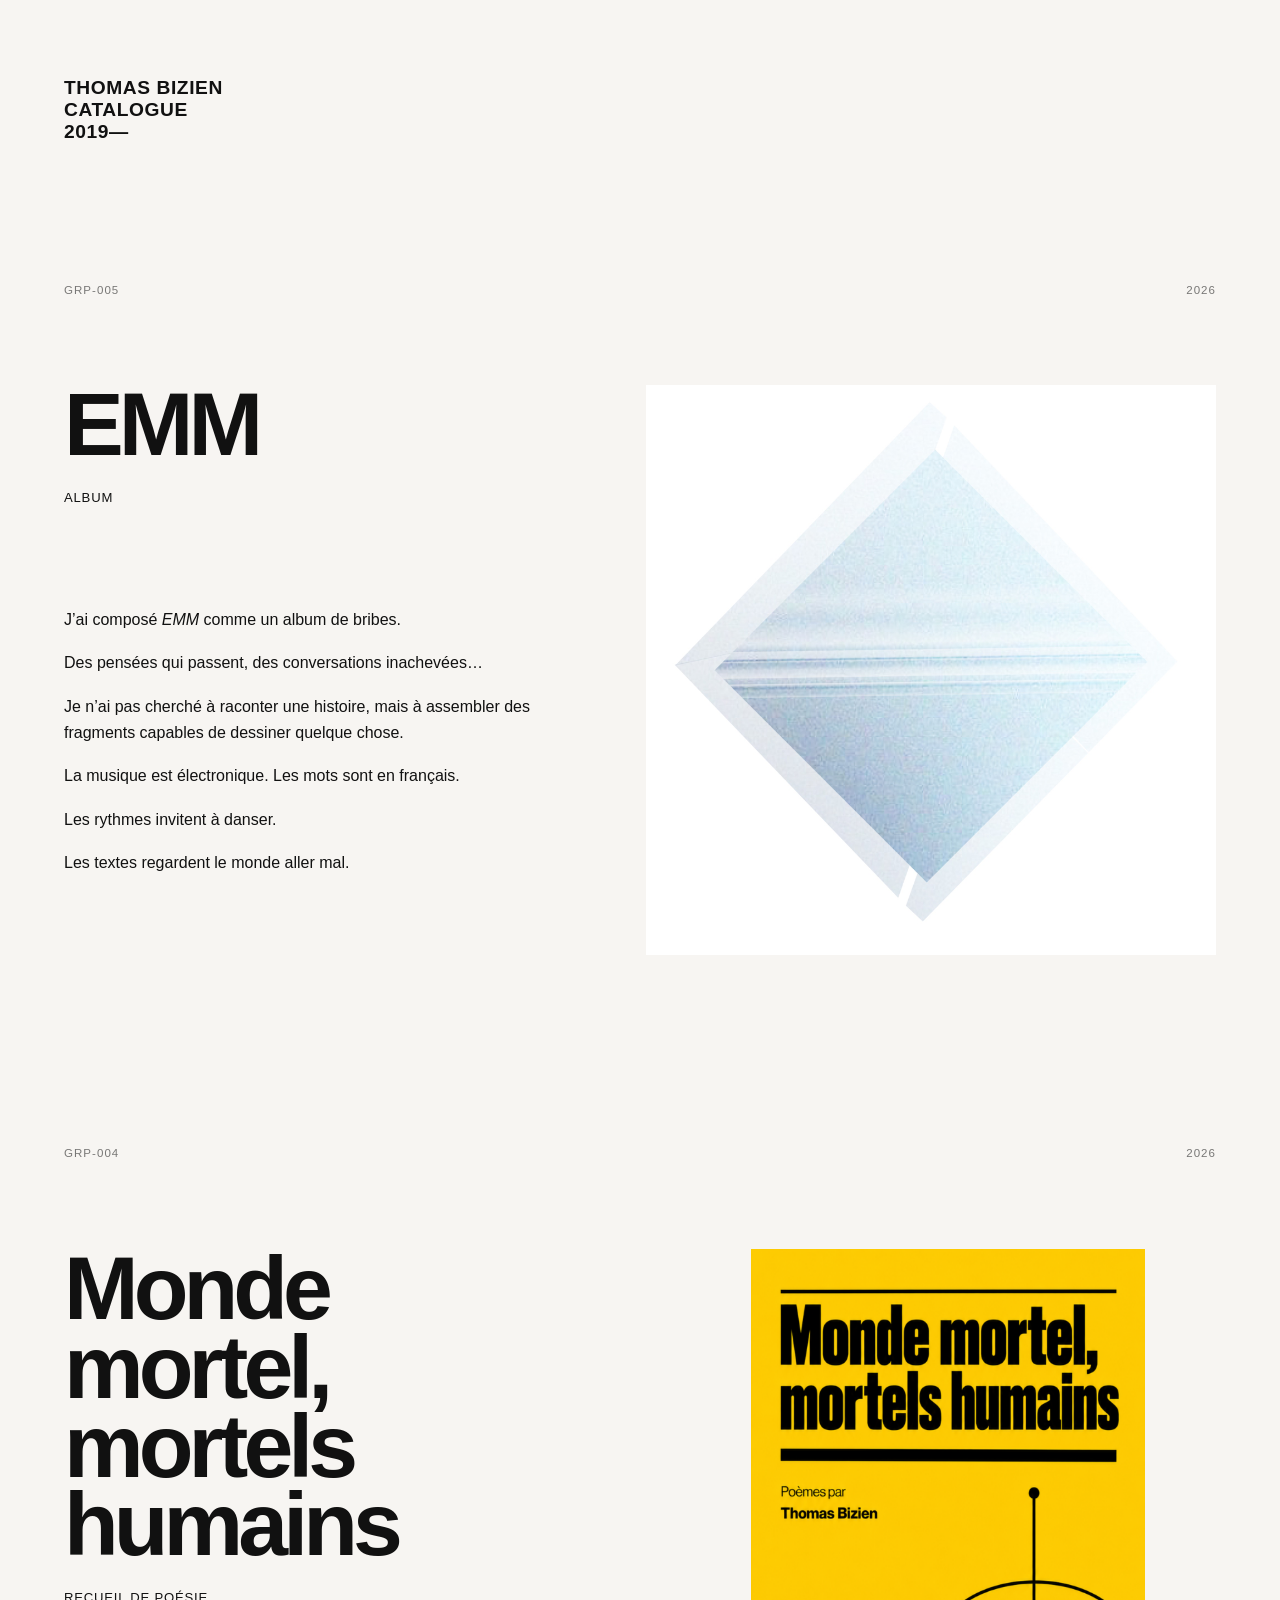
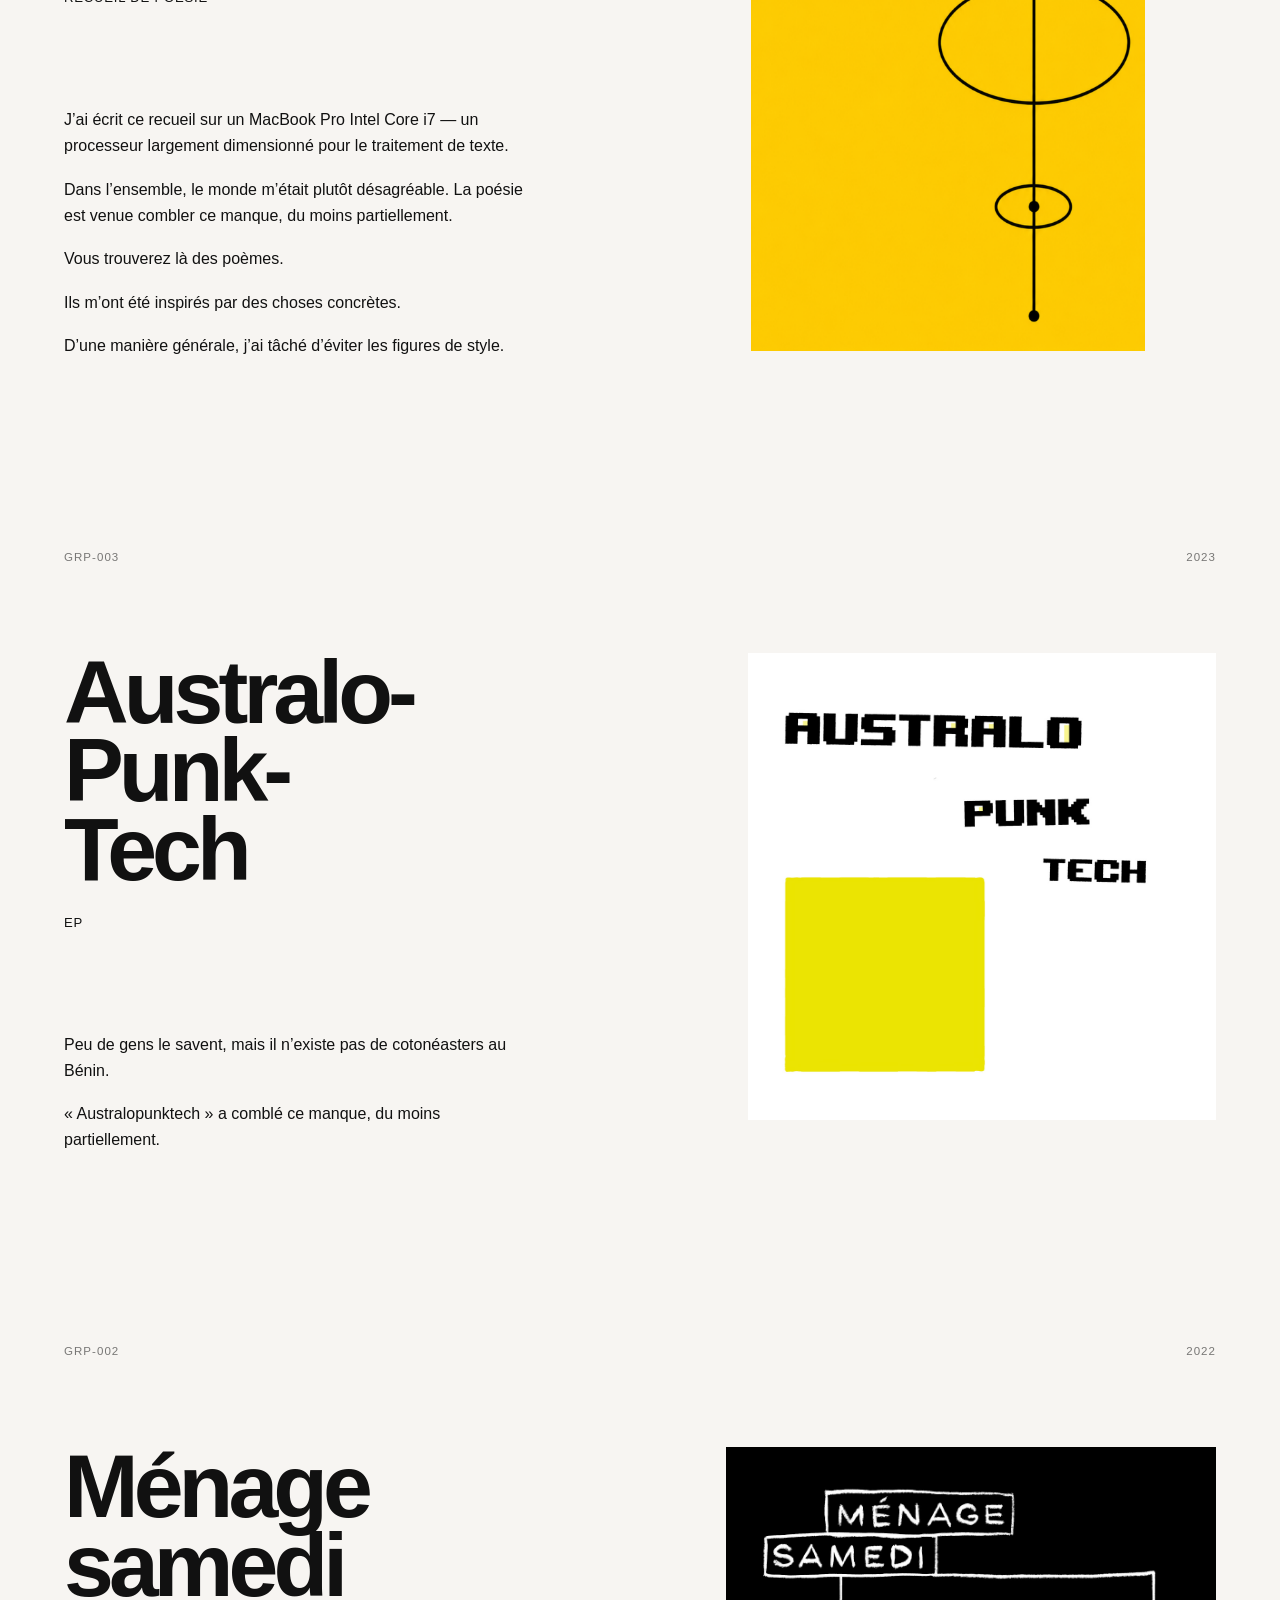
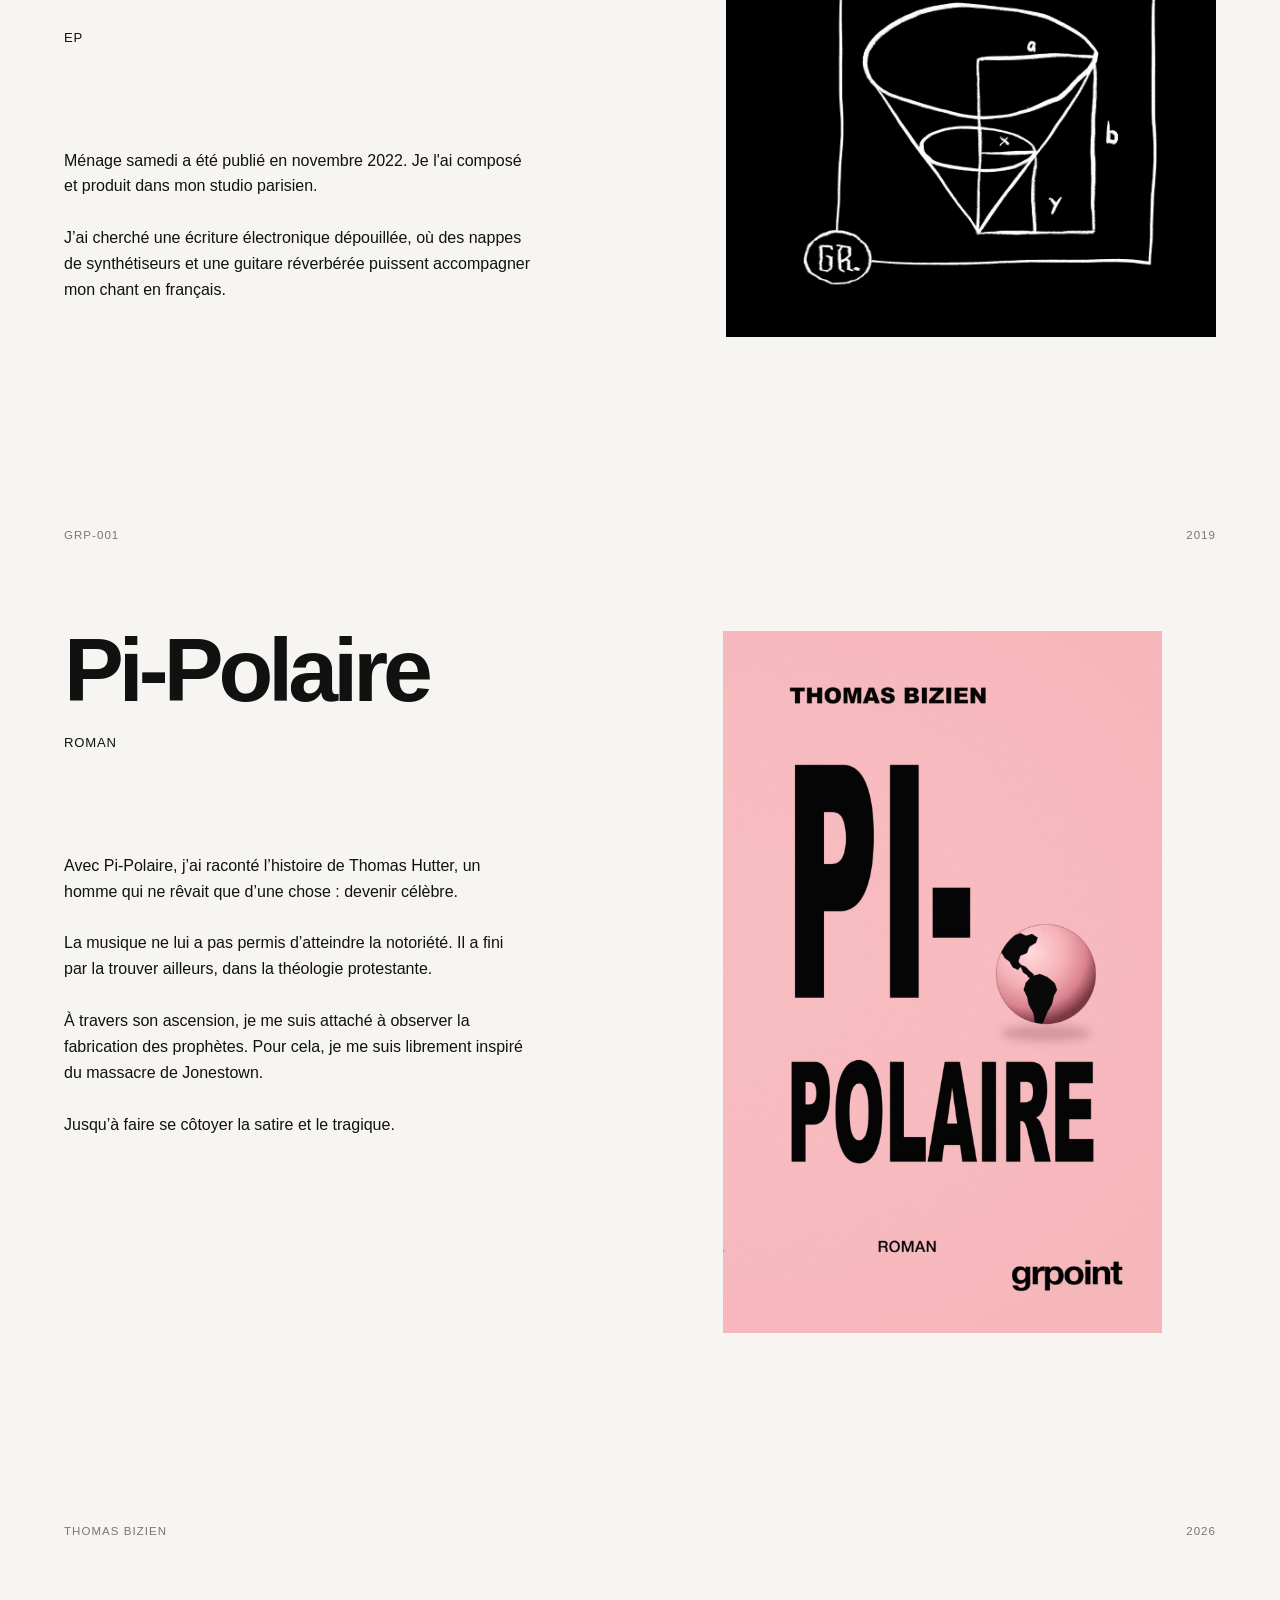
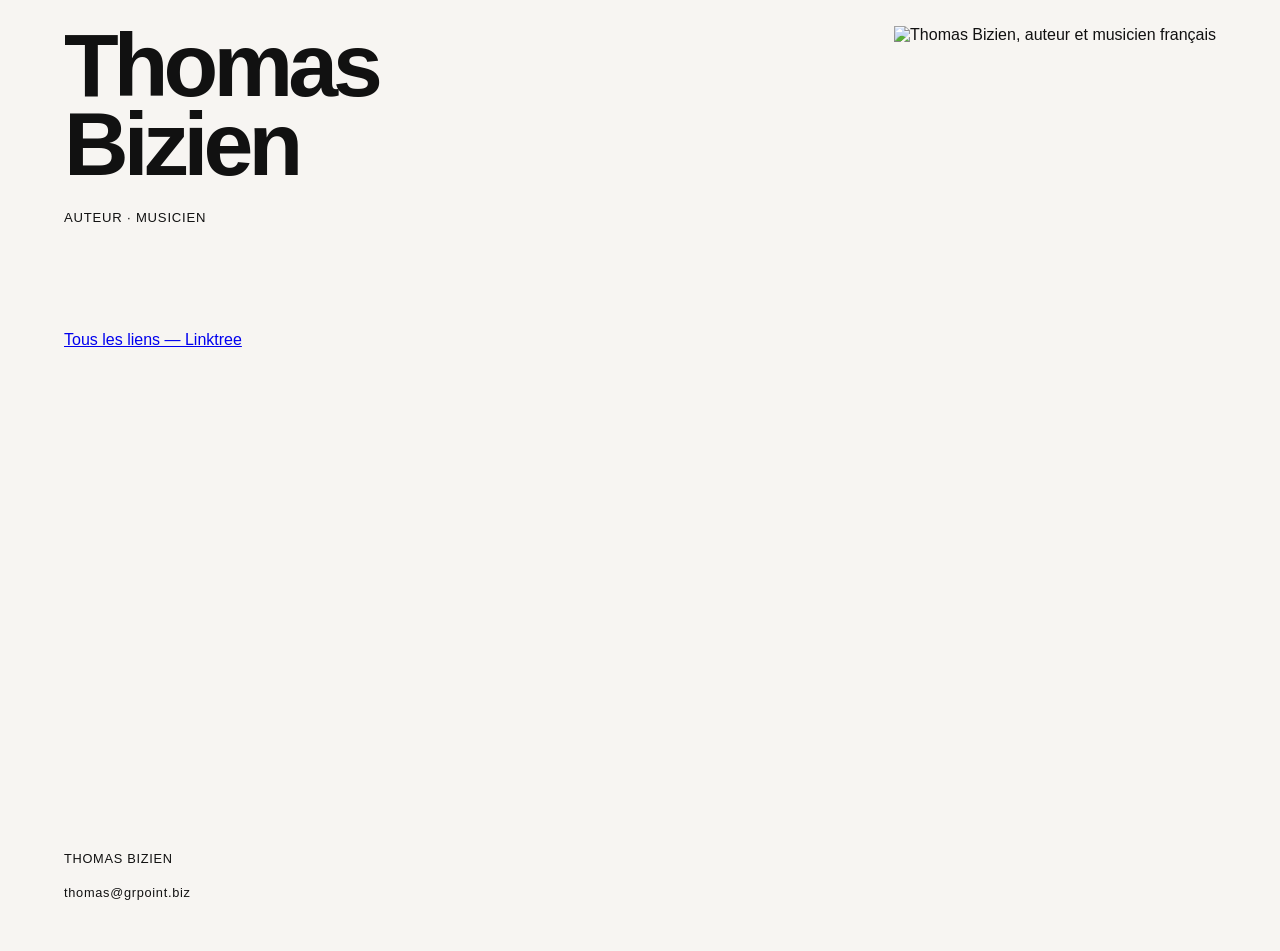
==== commit 67d474a3: "Update index.html" ====
--- a/index.html
+++ b/index.html
@@ -3,10 +3,23 @@
 <head>
   <meta charset="utf-8">
   <meta name="viewport" content="width=device-width, initial-scale=1">
-  <meta name="description" content="Œuvres de Thomas Bizien : musique, poésie et littérature.">
+
+  <meta name="description" content="Site officiel de Thomas Bizien, auteur et musicien français : littérature, poésie, musique électronique, livres et discographie.">
+
   <link rel="canonical" href="https://thomasbizien.fr/">
 
-  <title>Thomas Bizien — auteur et musicien électronique</title>
+  <meta property="og:type" content="profile">
+  <meta property="og:title" content="Thomas Bizien — auteur et musicien">
+  <meta property="og:description" content="Site officiel de Thomas Bizien : littérature, poésie et musique électronique.">
+  <meta property="og:url" content="https://thomasbizien.fr/">
+  <meta property="og:image" content="https://thomasbizien.fr/assets/thomas-bizien-portrait-2026.jpg">
+
+  <meta name="twitter:card" content="summary_large_image">
+  <meta name="twitter:title" content="Thomas Bizien — auteur et musicien">
+  <meta name="twitter:description" content="Site officiel de Thomas Bizien : littérature, poésie et musique électronique.">
+  <meta name="twitter:image" content="https://thomasbizien.fr/assets/thomas-bizien-portrait-2026.jpg">
+
+  <title>Thomas Bizien — Auteur et musicien | Site officiel</title>
 
   <link rel="stylesheet" href="style.css">
 
@@ -18,111 +31,66 @@
         "@type": "Person",
         "@id": "https://thomasbizien.fr/#thomas-bizien",
         "name": "Thomas Bizien",
-        "alternateName": "Ménage samedi",
         "url": "https://thomasbizien.fr/",
-        "description": "Auteur et musicien électronique français.",
-        "jobTitle": [
-          "Auteur",
-          "Musicien électronique"
-        ],
-        "nationality": {
-          "@type": "Country",
-          "name": "France"
-        },
-        "homeLocation": {
-          "@type": "City",
-          "name": "Paris"
-        },
+        "description": "Auteur et musicien français",
+        "image": "https://thomasbizien.fr/assets/thomas-bizien-portrait-2026.jpg",
         "sameAs": [
-          "https://linktr.ee/thomasbizien",
-          "https://open.spotify.com/artist/56DlAfemnfYQuZ3MCcKZh9",
-          "https://music.apple.com/fr/artist/thomas-bizien/1574107621",
-          "https://thomasbizien.bandcamp.com/",
-          "https://music.amazon.com/artists/B0982JCMWL",
-          "https://www.amazon.fr/stores/author/B01BKSRSSW",
-          "https://www.youtube.com/channel/UC3IzBLeLQL-1RHh4ThyO8GA",
-          "https://www.instagram.com/menage_samedi/",
-          "https://www.tiktok.com/@menage_samedi",
-          "https://www.facebook.com/menagesamedi/"
+          "https://www.wikidata.org/wiki/Q139969648",
+          "https://linktr.ee/thomasbizien"
         ]
       },
       {
-        "@type": "Organization",
-        "@id": "https://thomasbizien.fr/#grpoint",
-        "name": "grpoint",
-        "description": "Structure éditoriale de Thomas Bizien pour ses œuvres musicales et littéraires.",
-        "url": "https://thomasbizien.fr/",
-        "founder": {
-          "@id": "https://thomasbizien.fr/#thomas-bizien"
-        }
-      },
-      {
         "@type": "MusicAlbum",
         "@id": "https://thomasbizien.fr/#emm",
-        "name": "EMM",
-        "alternateName": "Electronique mélancolique musique",
-        "datePublished": "2026-10-22",
-        "image": "https://thomasbizien.fr/assets/emm.jpg",
+        "name": "Electronique mélancolique musique",
+        "alternateName": "EMM",
         "byArtist": {
           "@id": "https://thomasbizien.fr/#thomas-bizien"
         },
-        "publisher": {
-          "@id": "https://thomasbizien.fr/#grpoint"
-        }
+        "sameAs": "https://www.wikidata.org/wiki/Q141255874",
+        "image": "https://thomasbizien.fr/assets/emm.jpg"
       },
       {
         "@type": "Book",
         "@id": "https://thomasbizien.fr/#monde-mortel-mortels-humains",
         "name": "Monde mortel, mortels humains",
-        "datePublished": "2026-10-22",
-        "image": "https://thomasbizien.fr/assets/monde-mortel.png",
         "author": {
           "@id": "https://thomasbizien.fr/#thomas-bizien"
         },
-        "publisher": {
-          "@id": "https://thomasbizien.fr/#grpoint"
-        }
+        "sameAs": "https://www.wikidata.org/wiki/Q141255754",
+        "image": "https://thomasbizien.fr/assets/monde-mortel.png"
       },
       {
         "@type": "MusicAlbum",
         "@id": "https://thomasbizien.fr/#australopunktech",
         "name": "Australopunktech",
         "albumProductionType": "https://schema.org/EPRelease",
-        "datePublished": "2023-04-02",
-        "image": "https://thomasbizien.fr/assets/australopunktech.jpg",
         "byArtist": {
           "@id": "https://thomasbizien.fr/#thomas-bizien"
         },
-        "publisher": {
-          "@id": "https://thomasbizien.fr/#grpoint"
-        }
+        "sameAs": "https://www.wikidata.org/wiki/Q141255394",
+        "image": "https://thomasbizien.fr/assets/australopunktech.jpg"
       },
       {
         "@type": "MusicAlbum",
         "@id": "https://thomasbizien.fr/#menage-samedi",
         "name": "Ménage samedi",
         "albumProductionType": "https://schema.org/EPRelease",
-        "datePublished": "2022-11-18",
-        "image": "https://thomasbizien.fr/assets/menage-samedi.jpg",
         "byArtist": {
           "@id": "https://thomasbizien.fr/#thomas-bizien"
         },
-        "publisher": {
-          "@id": "https://thomasbizien.fr/#grpoint"
-        }
+        "sameAs": "https://www.wikidata.org/wiki/Q139970025",
+        "image": "https://thomasbizien.fr/assets/menage-samedi.jpg"
       },
       {
         "@type": "Book",
         "@id": "https://thomasbizien.fr/#pi-polaire",
         "name": "Pi-Polaire",
-        "datePublished": "2019",
-        "image": "https://thomasbizien.fr/assets/pi-polaire.jpg",
         "author": {
           "@id": "https://thomasbizien.fr/#thomas-bizien"
         },
-        "publisher": {
-          "@id": "https://thomasbizien.fr/#grpoint"
-        }
+        "sameAs": "https://www.wikidata.org/wiki/Q141255695",
+        "image": "https://thomasbizien.fr/assets/pi-polaire.jpg"
       }
     ]
   }
@@ -130,7 +98,9 @@
 </head>
 
 <body>
+
   <main class="catalogue">
+
     <header class="site-header">
       <p class="artist">
         Thomas Bizien<br>
@@ -139,166 +109,337 @@
       </p>
     </header>
 
+
     <section class="project project-emm">
+
       <div class="project-meta">
         <p>GRP-005</p>
         <p>2026</p>
       </div>
 
       <div class="project-grid">
-        <div class="project-copy">
+
+        <div class="project-copy">
+
           <h2>EMM</h2>
+
           <p class="project-type">Album</p>
 
           <div class="description">
-            <p>J’ai composé <em>EMM</em> comme un album de bribes.</p>
-            <p>Des pensées qui passent, des conversations inachevées…</p>
-            <p>Je n’ai pas cherché à raconter une histoire, mais à assembler des fragments capables de dessiner quelque chose.</p>
-            <p>La musique est électronique. Les mots sont en français.</p>
-            <p>Les rythmes invitent à danser.</p>
-            <p>Les textes regardent le monde aller mal.</p>
-          </div>
+
+            <p>
+              J’ai composé <em>EMM</em> comme un album de bribes.
+            </p>
+
+            <p>
+              Des pensées qui passent, des conversations inachevées…
+            </p>
+
+            <p>
+              Je n’ai pas cherché à raconter une histoire,
+              mais à assembler des fragments capables de dessiner quelque chose.
+            </p>
+
+            <p>
+              La musique est électronique. Les mots sont en français.
+            </p>
+
+            <p>
+              Les rythmes invitent à danser.
+            </p>
+
+            <p>
+              Les textes regardent le monde aller mal.
+            </p>
+
+          </div>
+
         </div>
 
         <figure class="project-visual square">
           <img
             src="assets/emm.jpg"
-            alt="Visuel de l’album EMM"
-          >
-        </figure>
-      </div>
-    </section>
+            alt="Electronique mélancolique musique (EMM) de Thomas Bizien — pochette de l’album">
+        </figure>
+
+      </div>
+
+    </section>
+
 
     <section class="project project-monde">
+
       <div class="project-meta">
         <p>GRP-004</p>
         <p>2026</p>
       </div>
 
       <div class="project-grid">
-        <div class="project-copy">
+
+        <div class="project-copy">
+
           <h2>
             Monde mortel,<br>
             mortels humains
           </h2>
 
-          <p class="project-type">Recueil de poésie</p>
-
-          <div class="description">
-            <p>J’ai écrit ce recueil sur un MacBook Pro Intel Core i7 — un processeur largement dimensionné pour le traitement de texte.</p>
-            <p>Dans l’ensemble, le monde m’était plutôt désagréable. La poésie est venue combler ce manque, du moins partiellement.</p>
-            <p>Vous trouverez là des poèmes.</p>
-            <p>Ils m’ont été inspirés par des choses concrètes.</p>
-            <p>D’une manière générale, j’ai tâché d’éviter les figures de style.</p>
-          </div>
+          <p class="project-type">
+            Recueil de poésie
+          </p>
+
+          <div class="description">
+
+            <p>
+              J’ai écrit ce recueil sur un MacBook Pro Intel Core i7 —
+              un processeur largement dimensionné pour le traitement de texte.
+            </p>
+
+            <p>
+              Dans l’ensemble, le monde m’était plutôt désagréable.
+              La poésie est venue combler ce manque, du moins partiellement.
+            </p>
+
+            <p>
+              Vous trouverez là des poèmes.
+            </p>
+
+            <p>
+              Ils m’ont été inspirés par des choses concrètes.
+            </p>
+
+            <p>
+              D’une manière générale, j’ai tâché d’éviter les figures de style.
+            </p>
+
+          </div>
+
         </div>
 
         <figure class="project-visual portrait">
           <img
             src="assets/monde-mortel.png"
-            alt="Couverture de Monde mortel, mortels humains"
-          >
-        </figure>
-      </div>
-    </section>
+            alt="Monde mortel, mortels humains de Thomas Bizien — couverture du recueil de poésie">
+        </figure>
+
+      </div>
+
+    </section>
+
 
     <section class="project project-australo">
+
       <div class="project-meta">
         <p>GRP-003</p>
         <p>2023</p>
       </div>
 
       <div class="project-grid">
-        <div class="project-copy">
+
+        <div class="project-copy">
+
           <h2 class="australo-title">
             <span>Australo-</span><br>
             <span>Punk-</span><br>
             <span>Tech</span>
           </h2>
 
-          <p class="project-type">EP</p>
-
-          <div class="description">
-            <p>Peu de gens le savent, mais il n’existe pas de cotonéasters au Bénin.</p>
-            <p>«&nbsp;Australopunktech&nbsp;» a comblé ce manque, du moins partiellement.</p>
-          </div>
+          <p class="project-type">
+            EP
+          </p>
+
+          <div class="description">
+
+            <p>
+              Peu de gens le savent,
+              mais il n’existe pas de cotonéasters au Bénin.
+            </p>
+
+            <p>
+              «&nbsp;Australopunktech&nbsp;» a comblé ce manque,
+              du moins partiellement.
+            </p>
+
+          </div>
+
         </div>
 
         <figure class="project-visual square">
           <img
             src="assets/australopunktech.jpg"
-            alt="Visuel de l’EP Australopunktech"
-          >
-        </figure>
-      </div>
-    </section>
+            alt="Australopunktech de Thomas Bizien — pochette de l’EP">
+        </figure>
+
+      </div>
+
+    </section>
+
 
     <section class="project project-menage">
+
       <div class="project-meta">
         <p>GRP-002</p>
         <p>2022</p>
       </div>
 
       <div class="project-grid">
-        <div class="project-copy">
-          <h2>Ménage samedi</h2>
-          <p class="project-type">EP</p>
-
-          <div class="description">
-            <p>
-              Ménage samedi a été publié en novembre 2022. Je l’ai composé et produit dans mon studio parisien.
+
+        <div class="project-copy">
+
+          <h2>
+            Ménage samedi
+          </h2>
+
+          <p class="project-type">
+            EP
+          </p>
+
+          <div class="description">
+
+            <p>
+              Ménage samedi a été publié en novembre 2022.
+              Je l'ai composé et produit dans mon studio parisien.
               <br><br>
-              J’ai cherché une écriture électronique dépouillée, où des nappes de synthétiseurs et une guitare réverbérée puissent accompagner mon chant en français.
-            </p>
-          </div>
+              J’ai cherché une écriture électronique dépouillée,
+              où des nappes de synthétiseurs et une guitare réverbérée
+              puissent accompagner mon chant en français.
+            </p>
+
+          </div>
+
         </div>
 
         <figure class="project-visual square">
           <img
             src="assets/menage-samedi.jpg"
-            alt="Visuel de l’EP Ménage samedi"
-          >
-        </figure>
-      </div>
-    </section>
+            alt="Ménage samedi de Thomas Bizien — pochette de l’EP">
+        </figure>
+
+      </div>
+
+    </section>
+
 
     <section class="project project-pipolaire">
+
       <div class="project-meta">
         <p>GRP-001</p>
         <p>2019</p>
       </div>
 
       <div class="project-grid">
-        <div class="project-copy">
-          <h2>Pi-Polaire</h2>
-          <p class="project-type">Roman</p>
-
-          <div class="description">
-            <p>
-              Avec <em>Pi-Polaire</em>, j’ai raconté l’histoire de Thomas Hutter, un homme qui ne rêvait que d’une chose&nbsp;: devenir célèbre.
-              <br>
-              La musique ne lui a pas permis d’atteindre la notoriété. Il a fini par la trouver ailleurs, dans la théologie protestante.
+
+        <div class="project-copy">
+
+          <h2>
+            Pi-Polaire
+          </h2>
+
+          <p class="project-type">
+            Roman
+          </p>
+
+          <div class="description">
+
+            <p>
+              Avec Pi-Polaire, j’ai raconté l’histoire de Thomas Hutter,
+              un homme qui ne rêvait que d’une chose&nbsp;:
+              devenir célèbre.
               <br><br>
-              À travers son ascension, je me suis attaché à observer la fabrication des prophètes. Pour cela, je me suis librement inspiré du massacre de Jonestown.
+
+              La musique ne lui a pas permis d’atteindre la notoriété.
+              Il a fini par la trouver ailleurs,
+              dans la théologie protestante.
               <br><br>
+
+              À travers son ascension,
+              je me suis attaché à observer la fabrication des prophètes.
+              Pour cela, je me suis librement inspiré du massacre de Jonestown.
+              <br><br>
+
               Jusqu’à faire se côtoyer la satire et le tragique.
             </p>
-          </div>
+
+          </div>
+
         </div>
 
         <figure class="project-visual portrait">
           <img
             src="assets/pi-polaire.jpg"
-            alt="Couverture du roman Pi-Polaire"
-          >
-        </figure>
-      </div>
-    </section>
+            alt="Pi-Polaire de Thomas Bizien — couverture du roman">
+        </figure>
+
+      </div>
+
+    </section>
+
+
+    <!-- PORTRAIT / IDENTITÉ -->
+
+    <section
+      class="project project-thomas-bizien"
+      aria-labelledby="thomas-bizien">
+
+      <div class="project-meta">
+        <p>THOMAS BIZIEN</p>
+        <p>2026</p>
+      </div>
+
+      <div class="project-grid">
+
+        <div class="project-copy">
+
+          <h2 id="thomas-bizien">
+            Thomas Bizien
+          </h2>
+
+          <p class="project-type">
+            Auteur · musicien
+          </p>
+
+          <div class="description">
+
+            <p>
+              <a
+                href="https://linktr.ee/thomasbizien"
+                rel="me">
+                Tous les liens — Linktree
+              </a>
+            </p>
+
+          </div>
+
+        </div>
+
+        <figure class="project-visual portrait">
+
+          <img
+            src="assets/thomas-bizien-portrait-2026.jpg"
+            alt="Thomas Bizien, auteur et musicien français"
+            width="994"
+            height="1491"
+            loading="lazy">
+
+        </figure>
+
+      </div>
+
+    </section>
+
 
     <footer class="site-footer">
-      <p>Thomas Bizien</p>
-      <p class="footer-contact">thomas@grpoint.biz</p>
+
+      <p>
+        Thomas Bizien
+      </p>
+
+      <p class="footer-contact">
+        thomas@grpoint.biz
+      </p>
+
     </footer>
+
   </main>
+
 </body>
 </html>
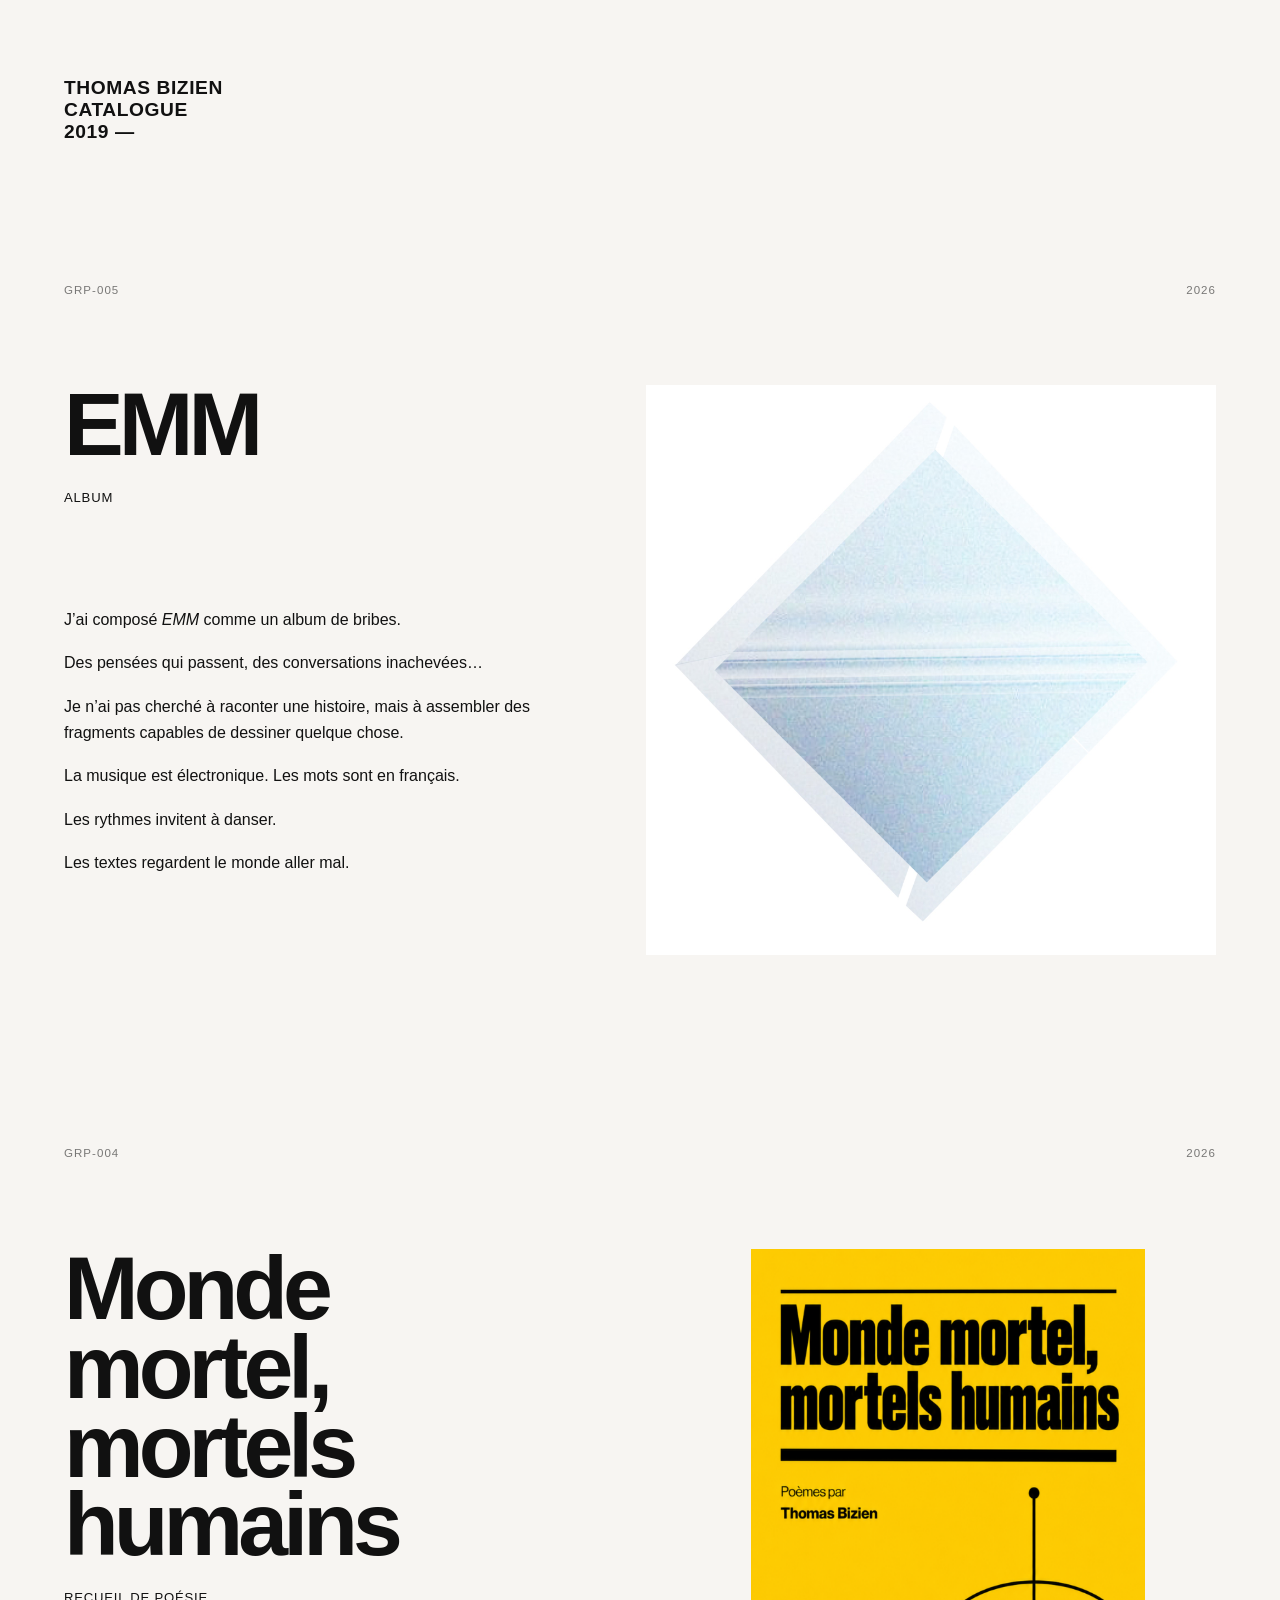
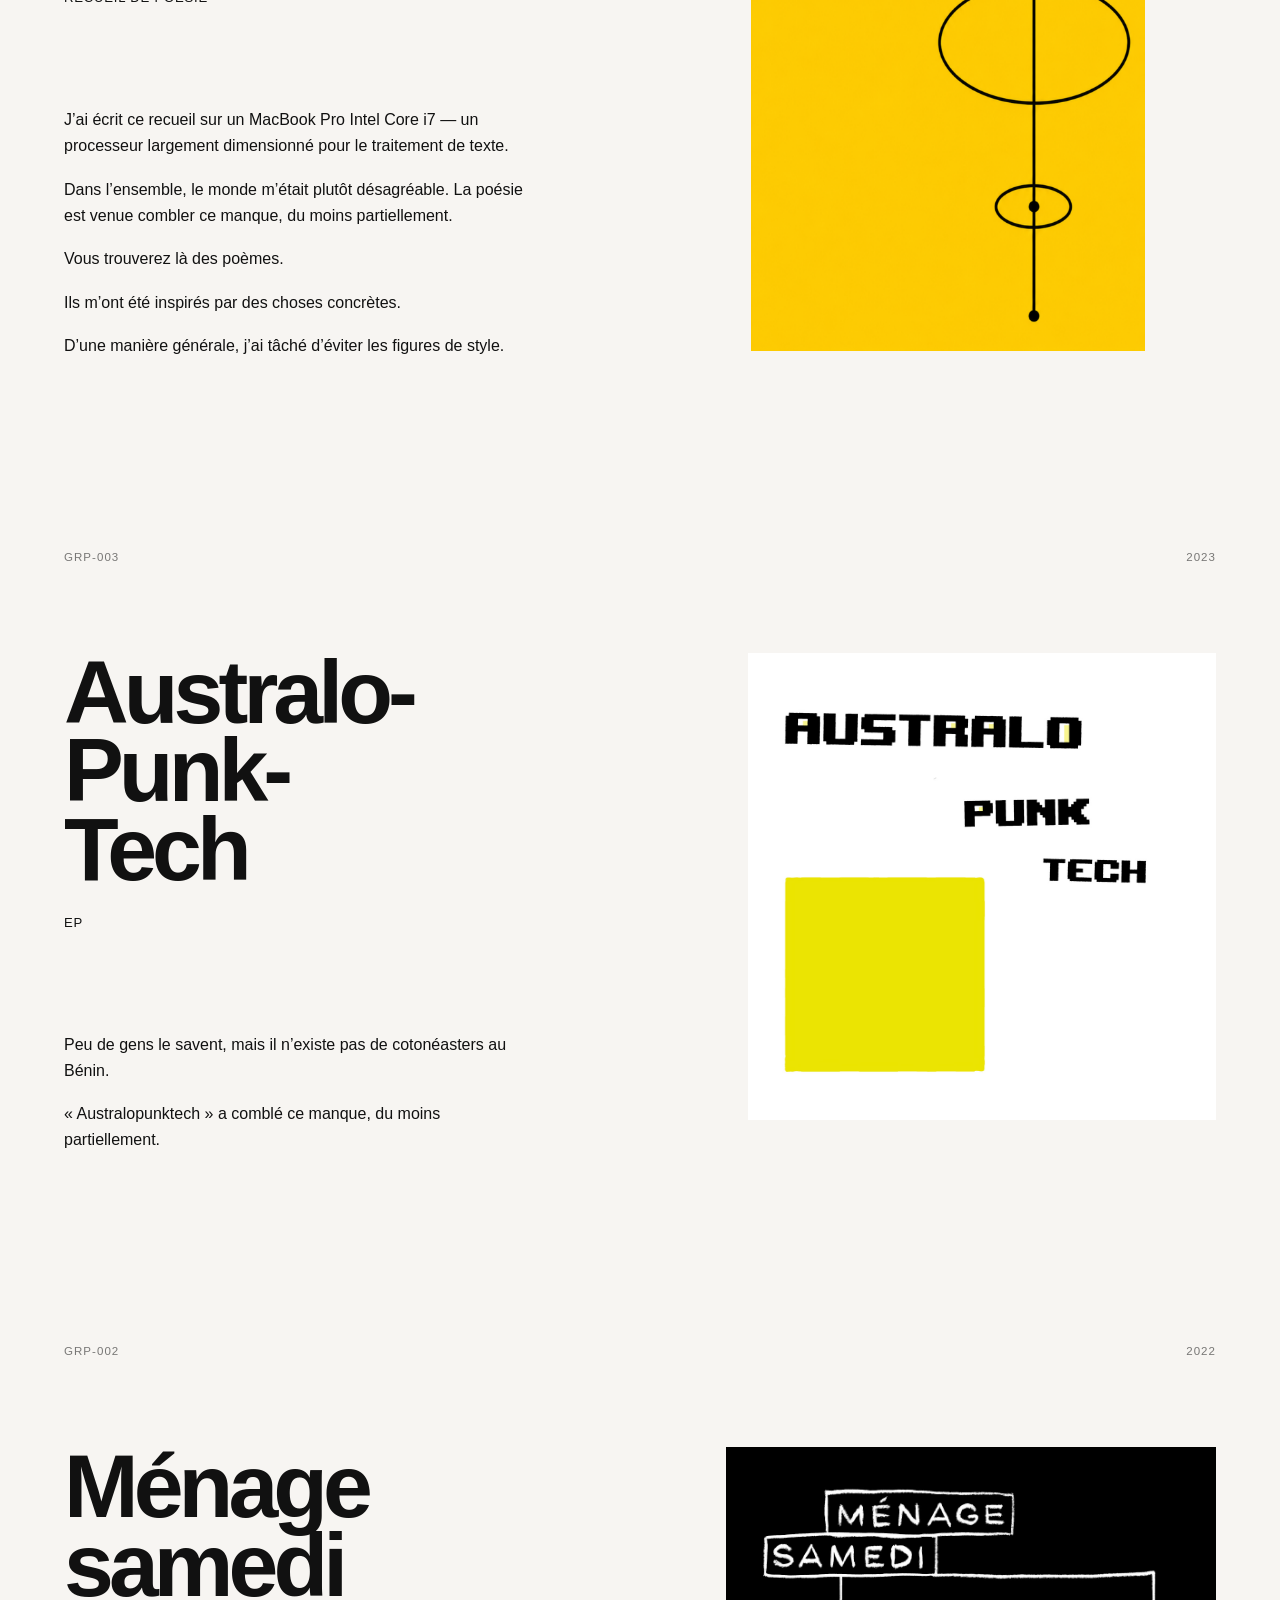
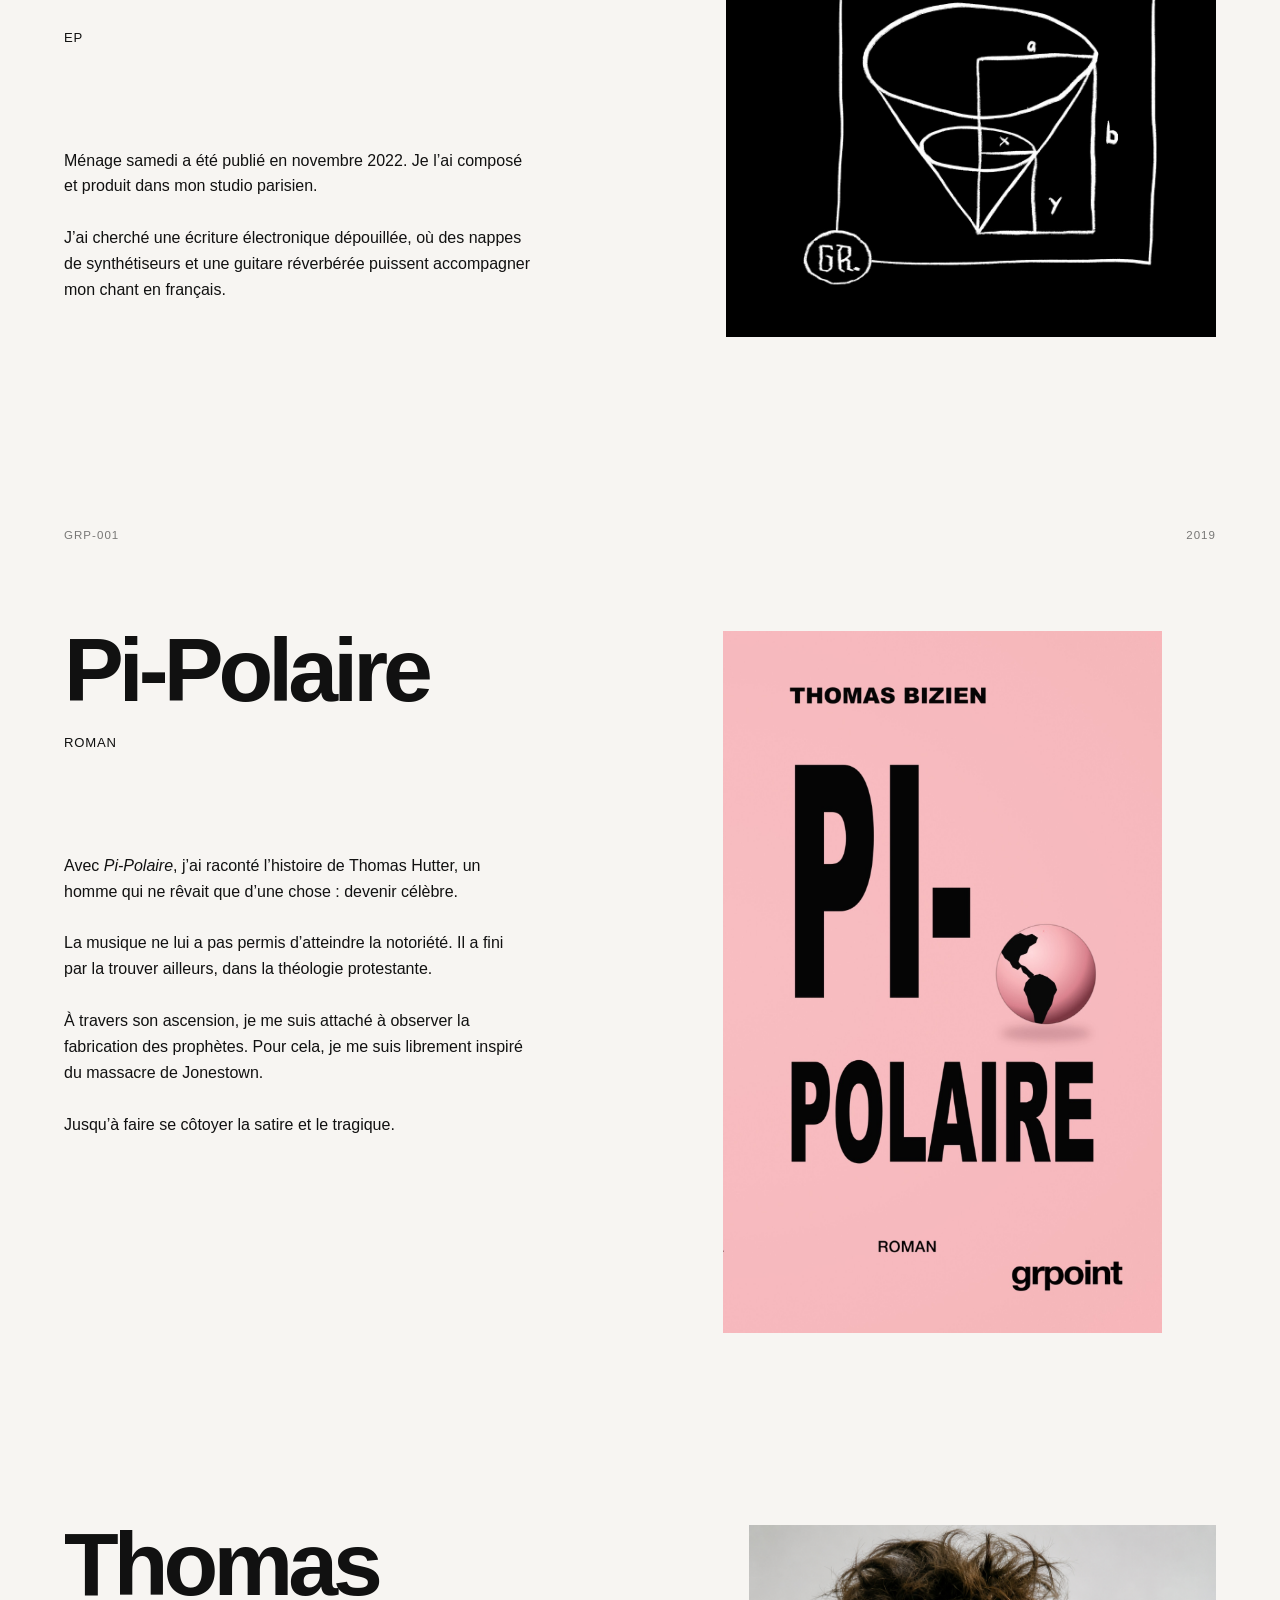
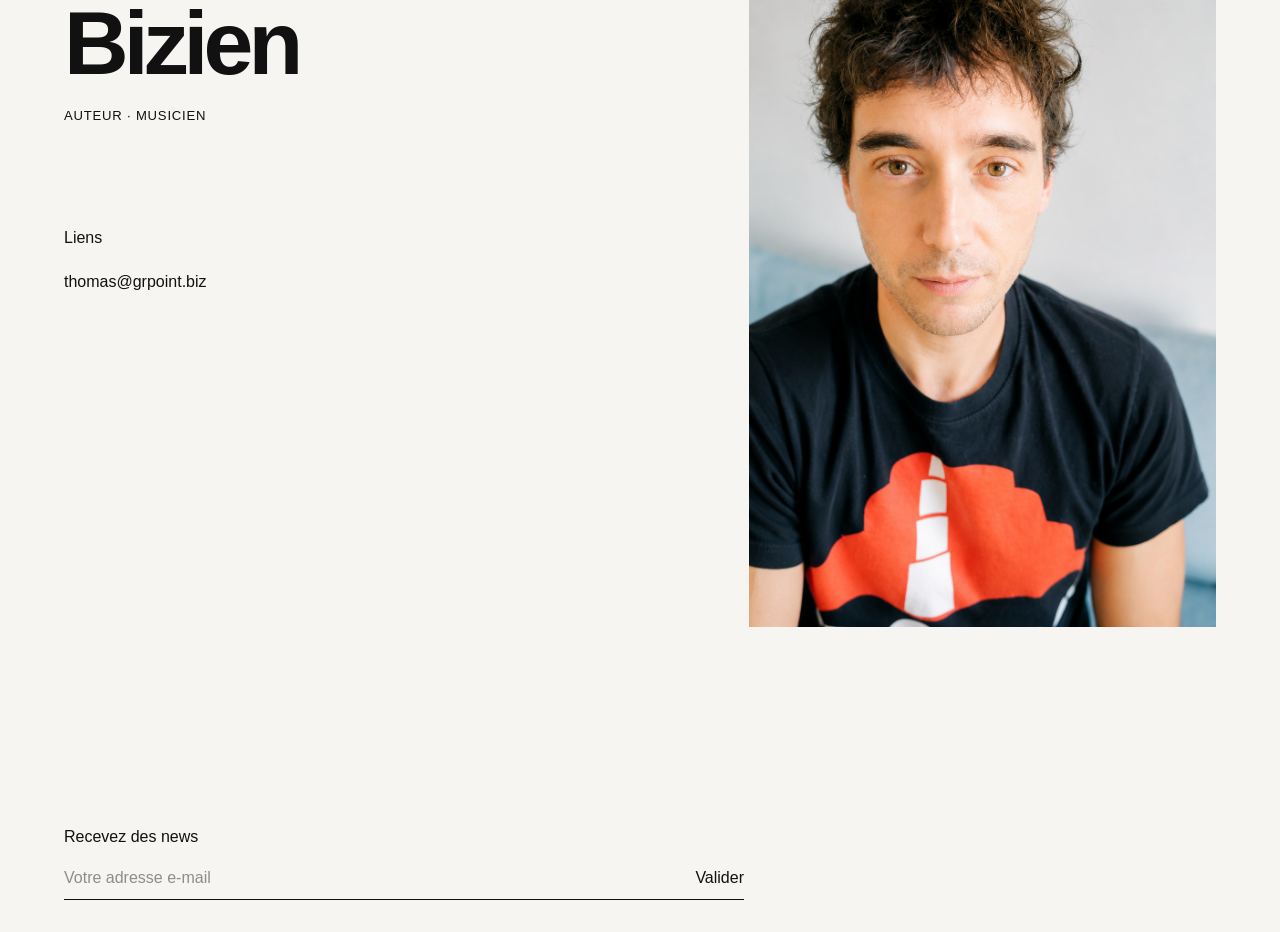
==== commit 85c07f68: "Update index.html" ====
--- a/index.html
+++ b/index.html
@@ -1,114 +1,308 @@
 <!doctype html>
 <html lang="fr">
+
 <head>
+
   <meta charset="utf-8">
   <meta name="viewport" content="width=device-width, initial-scale=1">
 
-  <meta name="description" content="Site officiel de Thomas Bizien, auteur et musicien français : littérature, poésie, musique électronique, livres et discographie.">
+  <meta
+    name="description"
+    content="Site officiel de Thomas Bizien, auteur et musicien français : littérature, poésie, musique électronique, livres et discographie."
+  >
 
   <link rel="canonical" href="https://thomasbizien.fr/">
 
   <meta property="og:type" content="profile">
   <meta property="og:title" content="Thomas Bizien — auteur et musicien">
-  <meta property="og:description" content="Site officiel de Thomas Bizien : littérature, poésie et musique électronique.">
+  <meta
+    property="og:description"
+    content="Site officiel de Thomas Bizien : littérature, poésie et musique électronique."
+  >
   <meta property="og:url" content="https://thomasbizien.fr/">
-  <meta property="og:image" content="https://thomasbizien.fr/assets/thomas-bizien-portrait-2026.jpg">
+  <meta
+    property="og:image"
+    content="https://thomasbizien.fr/assets/thomas-bizien-portrait-2026.jpg"
+  >
 
   <meta name="twitter:card" content="summary_large_image">
   <meta name="twitter:title" content="Thomas Bizien — auteur et musicien">
-  <meta name="twitter:description" content="Site officiel de Thomas Bizien : littérature, poésie et musique électronique.">
-  <meta name="twitter:image" content="https://thomasbizien.fr/assets/thomas-bizien-portrait-2026.jpg">
+  <meta
+    name="twitter:description"
+    content="Site officiel de Thomas Bizien : littérature, poésie et musique électronique."
+  >
+  <meta
+    name="twitter:image"
+    content="https://thomasbizien.fr/assets/thomas-bizien-portrait-2026.jpg"
+  >
 
   <title>Thomas Bizien — Auteur et musicien | Site officiel</title>
 
   <link rel="stylesheet" href="style.css">
+
+
+  <!-- DONNÉES STRUCTURÉES -->
 
   <script type="application/ld+json">
   {
     "@context": "https://schema.org",
     "@graph": [
+
       {
         "@type": "Person",
         "@id": "https://thomasbizien.fr/#thomas-bizien",
         "name": "Thomas Bizien",
+        "alternateName": "Ménage samedi",
         "url": "https://thomasbizien.fr/",
-        "description": "Auteur et musicien français",
+        "description": "Auteur et musicien électronique français",
+        "jobTitle": [
+          "Auteur",
+          "Musicien électronique"
+        ],
+        "nationality": {
+          "@type": "Country",
+          "name": "France"
+        },
+        "homeLocation": {
+          "@type": "City",
+          "name": "Paris"
+        },
         "image": "https://thomasbizien.fr/assets/thomas-bizien-portrait-2026.jpg",
+
         "sameAs": [
           "https://www.wikidata.org/wiki/Q139969648",
-          "https://linktr.ee/thomasbizien"
+          "https://linktr.ee/thomasbizien",
+          "https://open.spotify.com/artist/56DlAfemnfYQuZ3MCcKZh9",
+          "https://music.apple.com/fr/artist/thomas-bizien/1574107621",
+          "https://musicbrainz.org/artist/2c1bff04-cb95-4ea8-b20f-46311fe0a2af",
+          "https://www.discogs.com/artist/5922320",
+          "https://thomasbizien.bandcamp.com/",
+          "https://www.youtube.com/channel/UC3IzBLeLQL-1RHh4ThyO8GA",
+          "https://www.instagram.com/menage_samedi/",
+          "https://www.tiktok.com/@menage_samedi",
+          "https://www.facebook.com/menagesamedi/",
+          "https://viaf.org/viaf/298107571/",
+          "https://isni.org/isni/0000000402728898"
         ]
       },
+
+
+      {
+        "@type": "Organization",
+        "@id": "https://thomasbizien.fr/#grpoint",
+        "name": "grpoint",
+        "description": "Structure éditoriale de Thomas Bizien pour ses œuvres musicales et littéraires.",
+        "url": "https://thomasbizien.fr/",
+        "founder": {
+          "@id": "https://thomasbizien.fr/#thomas-bizien"
+        }
+      },
+
+
       {
         "@type": "MusicAlbum",
         "@id": "https://thomasbizien.fr/#emm",
         "name": "Electronique mélancolique musique",
         "alternateName": "EMM",
+        "datePublished": "2026-10-22",
+        "image": "https://thomasbizien.fr/assets/emm.jpg",
+
         "byArtist": {
           "@id": "https://thomasbizien.fr/#thomas-bizien"
         },
-        "sameAs": "https://www.wikidata.org/wiki/Q141255874",
-        "image": "https://thomasbizien.fr/assets/emm.jpg"
+
+        "publisher": {
+          "@id": "https://thomasbizien.fr/#grpoint"
+        },
+
+        "sameAs": "https://www.wikidata.org/wiki/Q141255874"
       },
+
+
       {
         "@type": "Book",
         "@id": "https://thomasbizien.fr/#monde-mortel-mortels-humains",
         "name": "Monde mortel, mortels humains",
+        "datePublished": "2026-10-22",
+        "image": "https://thomasbizien.fr/assets/monde-mortel.png",
+
         "author": {
           "@id": "https://thomasbizien.fr/#thomas-bizien"
         },
-        "sameAs": "https://www.wikidata.org/wiki/Q141255754",
-        "image": "https://thomasbizien.fr/assets/monde-mortel.png"
+
+        "publisher": {
+          "@id": "https://thomasbizien.fr/#grpoint"
+        },
+
+        "sameAs": "https://www.wikidata.org/wiki/Q141255754"
       },
+
+
       {
         "@type": "MusicAlbum",
         "@id": "https://thomasbizien.fr/#australopunktech",
         "name": "Australopunktech",
         "albumProductionType": "https://schema.org/EPRelease",
+        "datePublished": "2023-04-02",
+        "image": "https://thomasbizien.fr/assets/australopunktech.jpg",
+
         "byArtist": {
           "@id": "https://thomasbizien.fr/#thomas-bizien"
         },
-        "sameAs": "https://www.wikidata.org/wiki/Q141255394",
-        "image": "https://thomasbizien.fr/assets/australopunktech.jpg"
+
+        "publisher": {
+          "@id": "https://thomasbizien.fr/#grpoint"
+        },
+
+        "sameAs": "https://www.wikidata.org/wiki/Q141255394"
       },
+
+
       {
         "@type": "MusicAlbum",
         "@id": "https://thomasbizien.fr/#menage-samedi",
         "name": "Ménage samedi",
         "albumProductionType": "https://schema.org/EPRelease",
+        "datePublished": "2022-11-18",
+        "image": "https://thomasbizien.fr/assets/menage-samedi.jpg",
+
         "byArtist": {
           "@id": "https://thomasbizien.fr/#thomas-bizien"
         },
-        "sameAs": "https://www.wikidata.org/wiki/Q139970025",
-        "image": "https://thomasbizien.fr/assets/menage-samedi.jpg"
+
+        "publisher": {
+          "@id": "https://thomasbizien.fr/#grpoint"
+        },
+
+        "sameAs": "https://www.wikidata.org/wiki/Q139970025"
       },
+
+
       {
         "@type": "Book",
         "@id": "https://thomasbizien.fr/#pi-polaire",
         "name": "Pi-Polaire",
+        "datePublished": "2019",
+        "image": "https://thomasbizien.fr/assets/pi-polaire.jpg",
+
         "author": {
           "@id": "https://thomasbizien.fr/#thomas-bizien"
         },
-        "sameAs": "https://www.wikidata.org/wiki/Q141255695",
-        "image": "https://thomasbizien.fr/assets/pi-polaire.jpg"
+
+        "publisher": {
+          "@id": "https://thomasbizien.fr/#grpoint"
+        },
+
+        "sameAs": "https://www.wikidata.org/wiki/Q141255695"
       }
+
     ]
   }
   </script>
+
+
+  <!-- STYLES SPÉCIFIQUES -->
+
+  <style>
+
+    /* LIENS DU BLOC IDENTITÉ */
+
+    .plain-link,
+    .plain-link:visited,
+    .plain-link:hover,
+    .plain-link:active {
+      color: inherit;
+      text-decoration: none;
+      font: inherit;
+    }
+
+    .identity-links p {
+      margin: 0 0 0.65rem 0;
+    }
+
+
+    /* NEWSLETTER */
+
+    .newsletter {
+      margin-top: 3rem;
+      padding-bottom: 2rem;
+      max-width: 680px;
+    }
+
+    .newsletter p {
+      margin: 0 0 1rem 0;
+    }
+
+    .newsletter form {
+      display: flex;
+      align-items: center;
+      gap: 1rem;
+      border-bottom: 1px solid currentColor;
+      padding-bottom: 0.35rem;
+    }
+
+    .newsletter input[type="email"] {
+      flex: 1;
+      min-width: 0;
+      border: 0;
+      outline: 0;
+      background: transparent;
+      color: inherit;
+      font: inherit;
+      padding: 0.4rem 0;
+    }
+
+    .newsletter input[type="email"]::placeholder {
+      color: inherit;
+      opacity: 0.45;
+    }
+
+    .newsletter button {
+      border: 0;
+      background: transparent;
+      color: inherit;
+      font: inherit;
+      cursor: pointer;
+      padding: 0.4rem 0;
+    }
+
+    .newsletter button:hover {
+      opacity: 0.5;
+    }
+
+    @media (max-width: 760px) {
+
+      .newsletter form {
+        gap: 0.75rem;
+      }
+
+    }
+
+  </style>
+
 </head>
 
+
 <body>
 
   <main class="catalogue">
 
+
+    <!-- HEADER -->
+
     <header class="site-header">
+
       <p class="artist">
         Thomas Bizien<br>
         CATALOGUE<br>
-        2019—
+        2019 —
       </p>
+
     </header>
 
+
+
+    <!-- EMM -->
 
     <section class="project project-emm">
 
@@ -123,7 +317,9 @@
 
           <h2>EMM</h2>
 
-          <p class="project-type">Album</p>
+          <p class="project-type">
+            Album
+          </p>
 
           <div class="description">
 
@@ -157,15 +353,21 @@
         </div>
 
         <figure class="project-visual square">
+
           <img
             src="assets/emm.jpg"
-            alt="Electronique mélancolique musique (EMM) de Thomas Bizien — pochette de l’album">
+            alt="Electronique mélancolique musique (EMM) de Thomas Bizien — pochette de l’album"
+          >
+
         </figure>
 
       </div>
 
     </section>
 
+
+
+    <!-- MONDE MORTEL, MORTELS HUMAINS -->
 
     <section class="project project-monde">
 
@@ -216,15 +418,21 @@
         </div>
 
         <figure class="project-visual portrait">
+
           <img
             src="assets/monde-mortel.png"
-            alt="Monde mortel, mortels humains de Thomas Bizien — couverture du recueil de poésie">
+            alt="Monde mortel, mortels humains de Thomas Bizien — couverture du recueil de poésie"
+          >
+
         </figure>
 
       </div>
 
     </section>
 
+
+
+    <!-- AUSTRALOPUNKTECH -->
 
     <section class="project project-australo">
 
@@ -264,15 +472,21 @@
         </div>
 
         <figure class="project-visual square">
+
           <img
             src="assets/australopunktech.jpg"
-            alt="Australopunktech de Thomas Bizien — pochette de l’EP">
+            alt="Australopunktech de Thomas Bizien — pochette de l’EP"
+          >
+
         </figure>
 
       </div>
 
     </section>
 
+
+
+    <!-- MÉNAGE SAMEDI -->
 
     <section class="project project-menage">
 
@@ -297,7 +511,7 @@
 
             <p>
               Ménage samedi a été publié en novembre 2022.
-              Je l'ai composé et produit dans mon studio parisien.
+              Je l’ai composé et produit dans mon studio parisien.
               <br><br>
               J’ai cherché une écriture électronique dépouillée,
               où des nappes de synthétiseurs et une guitare réverbérée
@@ -309,15 +523,21 @@
         </div>
 
         <figure class="project-visual square">
+
           <img
             src="assets/menage-samedi.jpg"
-            alt="Ménage samedi de Thomas Bizien — pochette de l’EP">
+            alt="Ménage samedi de Thomas Bizien — pochette de l’EP"
+          >
+
         </figure>
 
       </div>
 
     </section>
 
+
+
+    <!-- PI-POLAIRE -->
 
     <section class="project project-pipolaire">
 
@@ -341,9 +561,8 @@
           <div class="description">
 
             <p>
-              Avec Pi-Polaire, j’ai raconté l’histoire de Thomas Hutter,
-              un homme qui ne rêvait que d’une chose&nbsp;:
-              devenir célèbre.
+              Avec <em>Pi-Polaire</em>, j’ai raconté l’histoire de Thomas Hutter,
+              un homme qui ne rêvait que d’une chose&nbsp;: devenir célèbre.
               <br><br>
 
               La musique ne lui a pas permis d’atteindre la notoriété.
@@ -353,7 +572,8 @@
 
               À travers son ascension,
               je me suis attaché à observer la fabrication des prophètes.
-              Pour cela, je me suis librement inspiré du massacre de Jonestown.
+              Pour cela, je me suis librement inspiré
+              du massacre de Jonestown.
               <br><br>
 
               Jusqu’à faire se côtoyer la satire et le tragique.
@@ -364,9 +584,12 @@
         </div>
 
         <figure class="project-visual portrait">
+
           <img
             src="assets/pi-polaire.jpg"
-            alt="Pi-Polaire de Thomas Bizien — couverture du roman">
+            alt="Pi-Polaire de Thomas Bizien — couverture du roman"
+          >
+
         </figure>
 
       </div>
@@ -374,16 +597,13 @@
     </section>
 
 
-    <!-- PORTRAIT / IDENTITÉ -->
+
+    <!-- THOMAS BIZIEN -->
 
     <section
       class="project project-thomas-bizien"
-      aria-labelledby="thomas-bizien">
-
-      <div class="project-meta">
-        <p>THOMAS BIZIEN</p>
-        <p>2026</p>
-      </div>
+      aria-labelledby="thomas-bizien"
+    >
 
       <div class="project-grid">
 
@@ -397,19 +617,31 @@
             Auteur · musicien
           </p>
 
-          <div class="description">
+          <div class="description identity-links">
 
             <p>
               <a
                 href="https://linktr.ee/thomasbizien"
-                rel="me">
-                Tous les liens — Linktree
+                rel="me"
+                class="plain-link"
+              >
+                Liens
               </a>
             </p>
 
+            <p>
+              <a
+                href="mailto:thomas@grpoint.biz"
+                class="plain-link"
+              >
+                thomas@grpoint.biz
+              </a>
+            </p>
+
           </div>
 
         </div>
+
 
         <figure class="project-visual portrait">
 
@@ -418,7 +650,8 @@
             alt="Thomas Bizien, auteur et musicien français"
             width="994"
             height="1491"
-            loading="lazy">
+            loading="lazy"
+          >
 
         </figure>
 
@@ -427,19 +660,46 @@
     </section>
 
 
-    <footer class="site-footer">
+
+    <!-- NEWSLETTER -->
+
+    <section class="newsletter">
 
       <p>
-        Thomas Bizien
+        Recevez des news
       </p>
 
-      <p class="footer-contact">
-        thomas@grpoint.biz
-      </p>
-
-    </footer>
+      <form
+        action="https://formspree.io/f/mqpkzeoq"
+        method="POST"
+      >
+
+        <input
+          type="hidden"
+          name="_subject"
+          value="Nouvelle inscription depuis thomasbizien.fr"
+        >
+
+        <input
+          type="email"
+          name="email"
+          placeholder="Votre adresse e-mail"
+          aria-label="Votre adresse e-mail"
+          autocomplete="email"
+          required
+        >
+
+        <button type="submit">
+          Valider
+        </button>
+
+      </form>
+
+    </section>
+
 
   </main>
 
 </body>
+
 </html>
